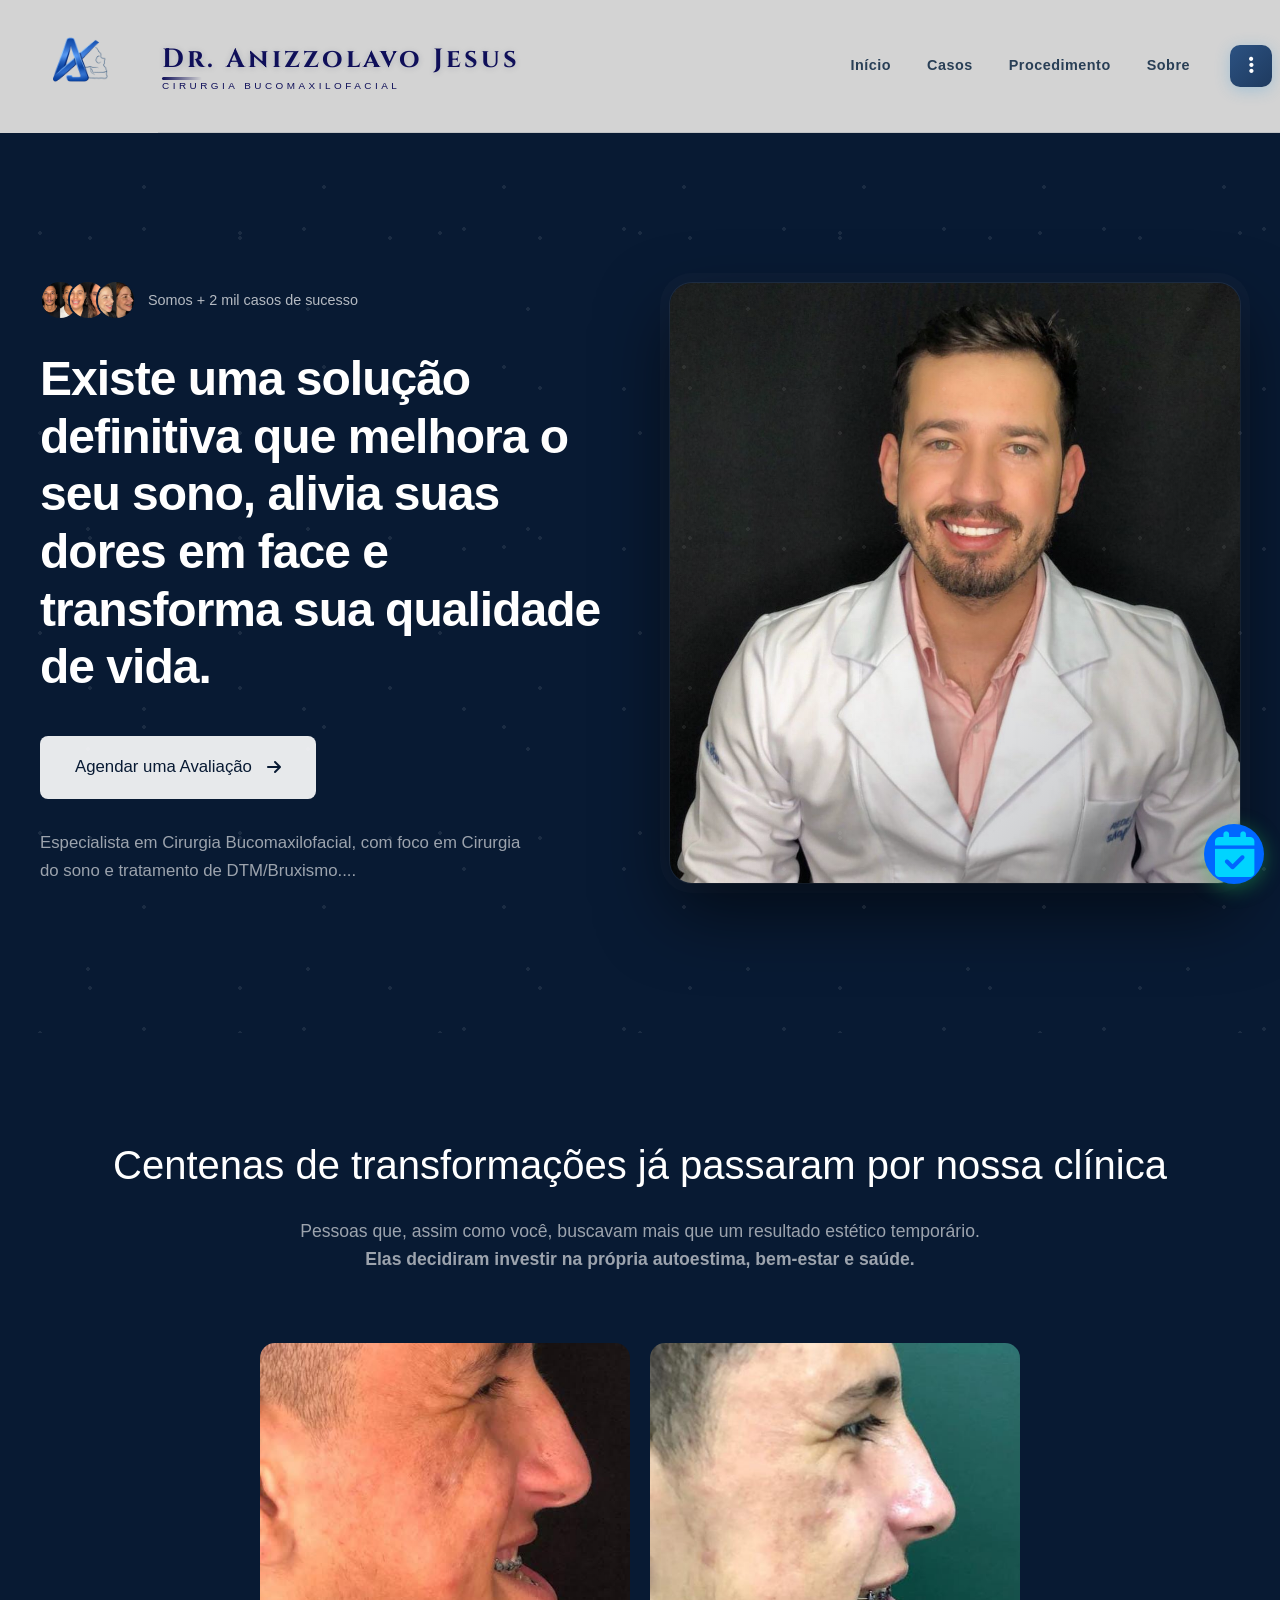
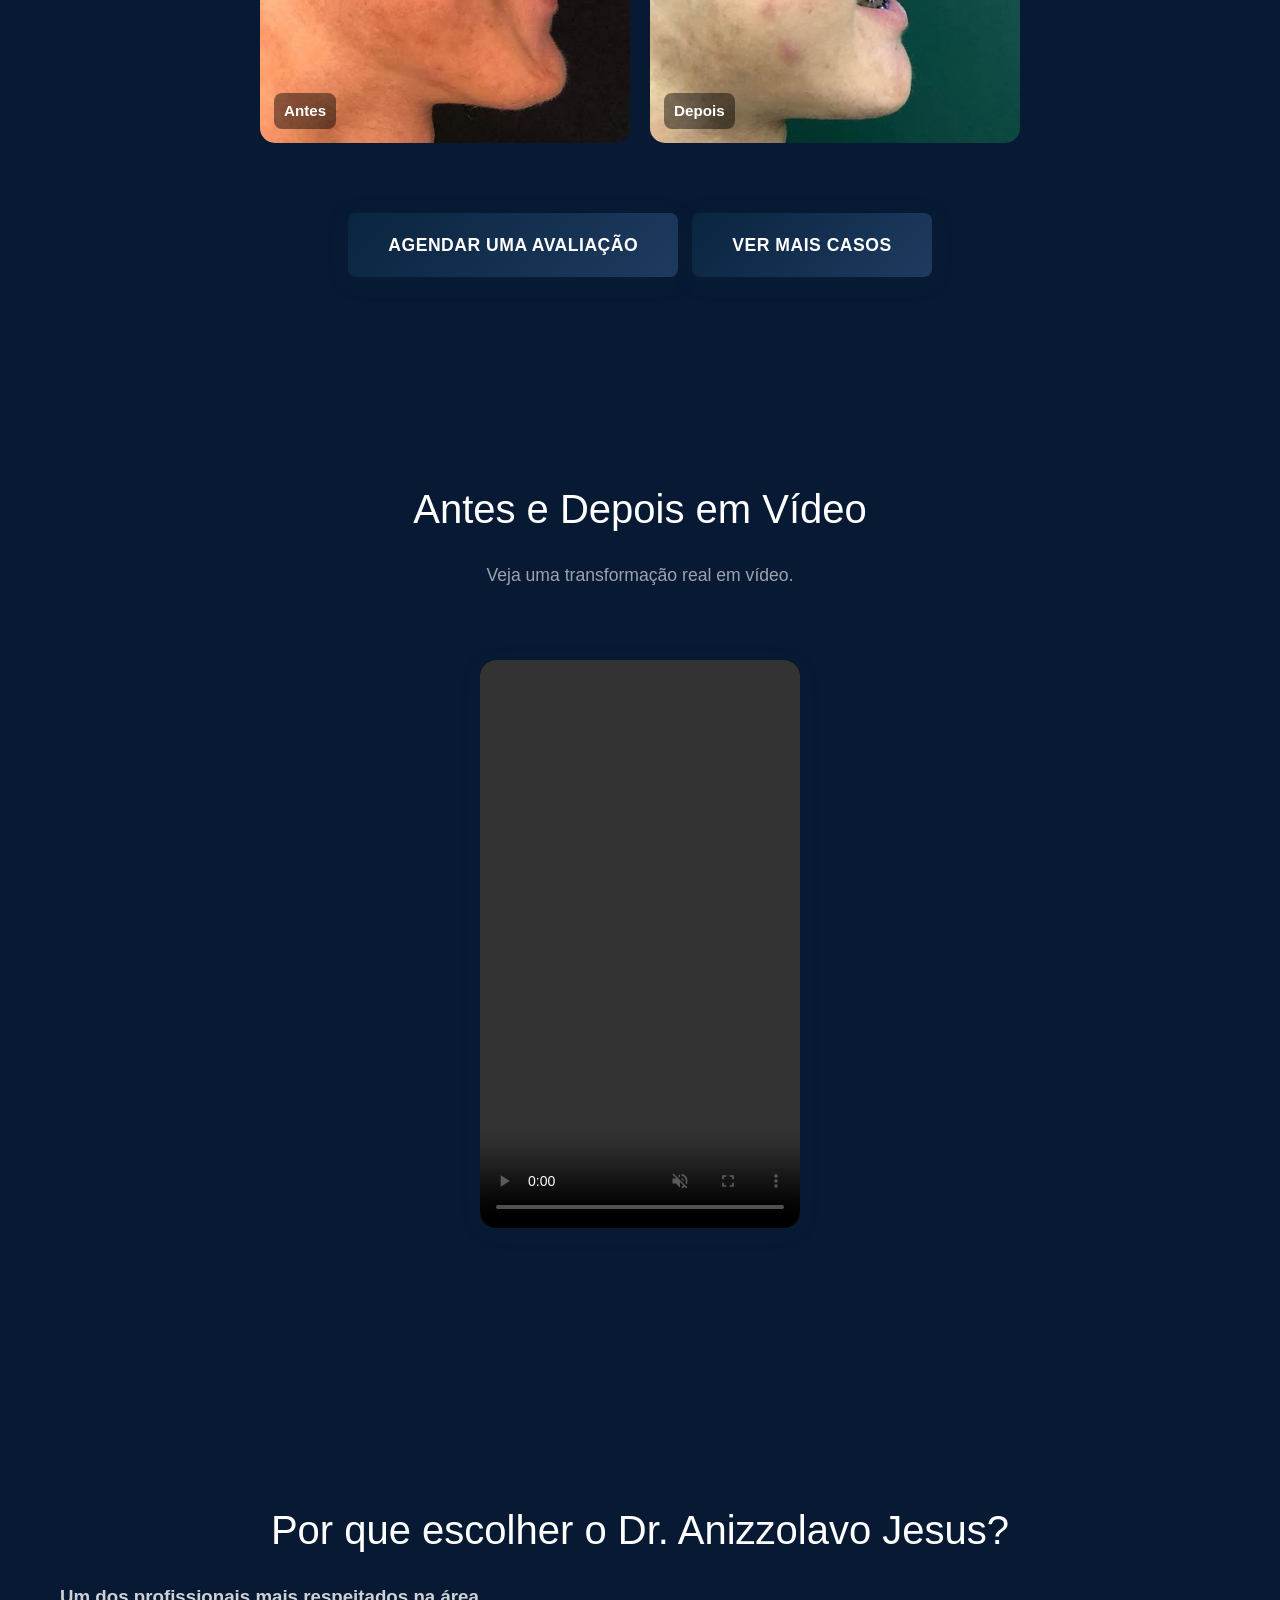
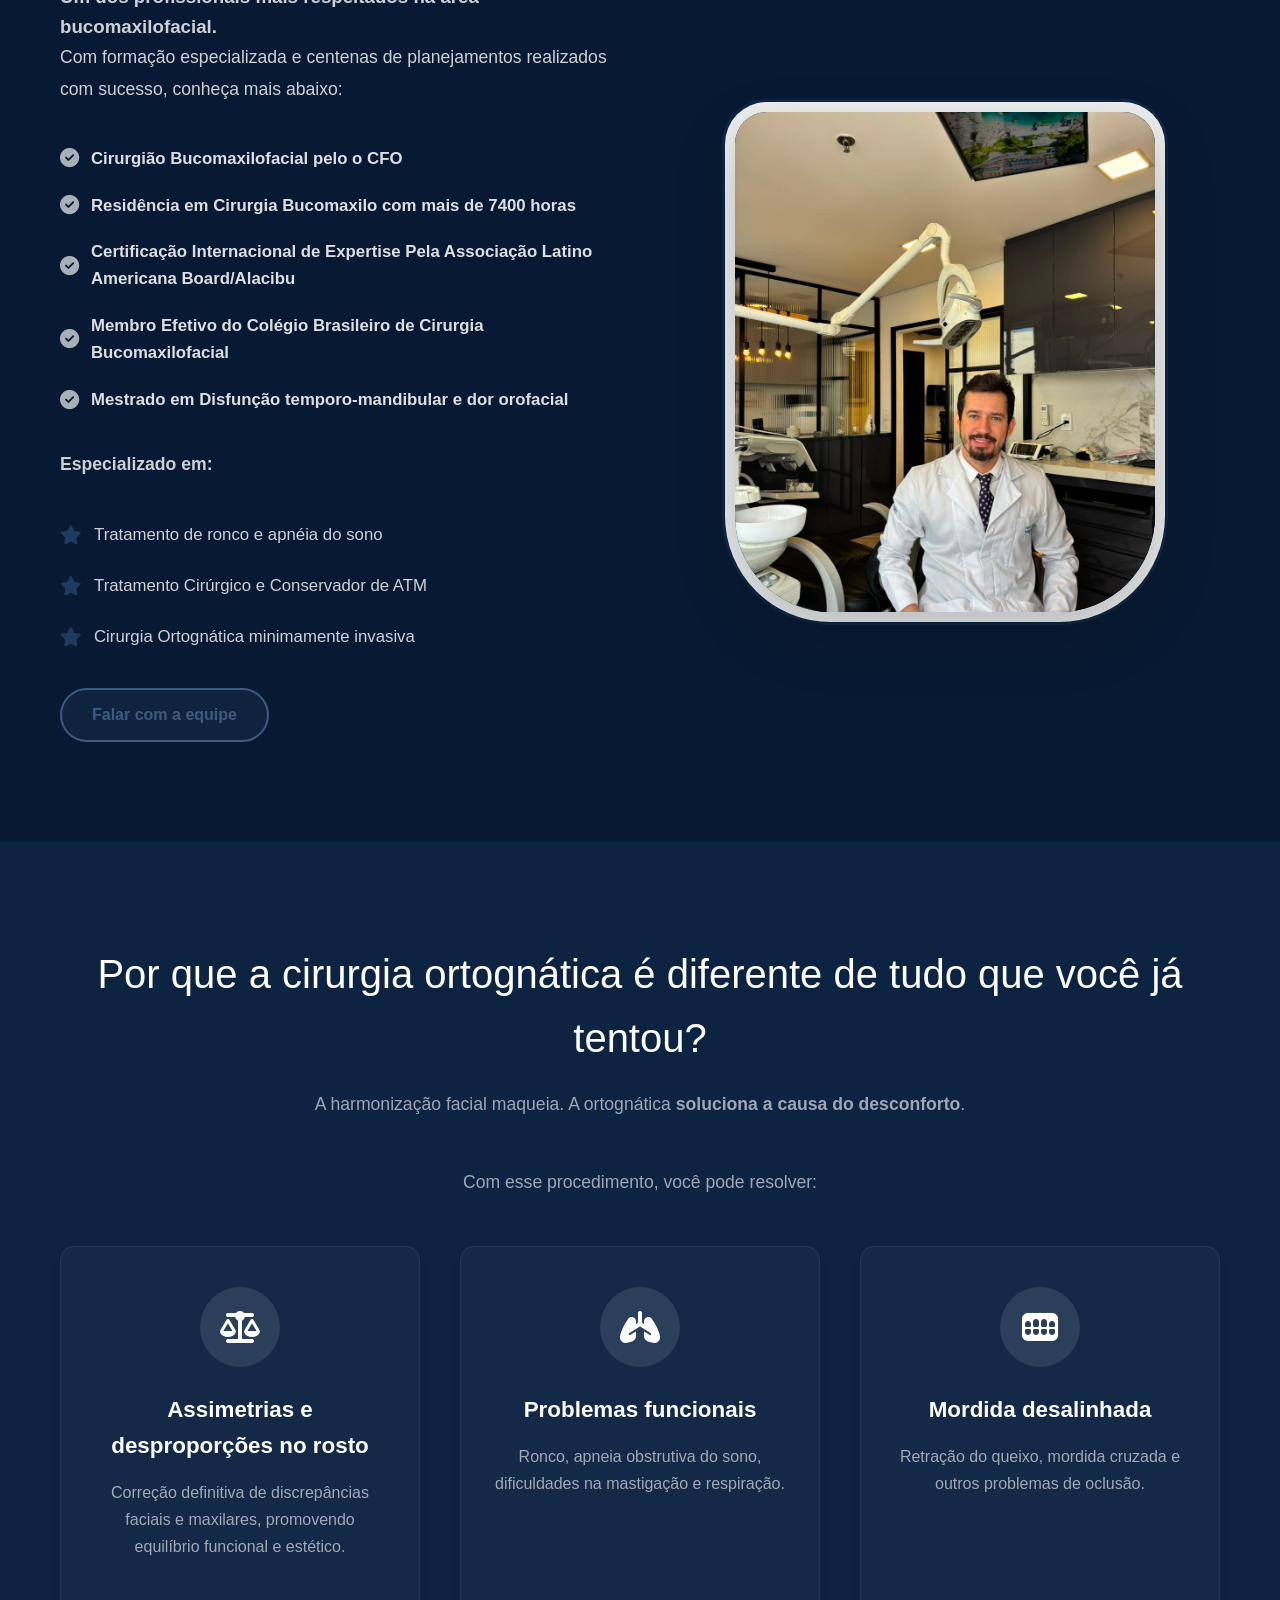
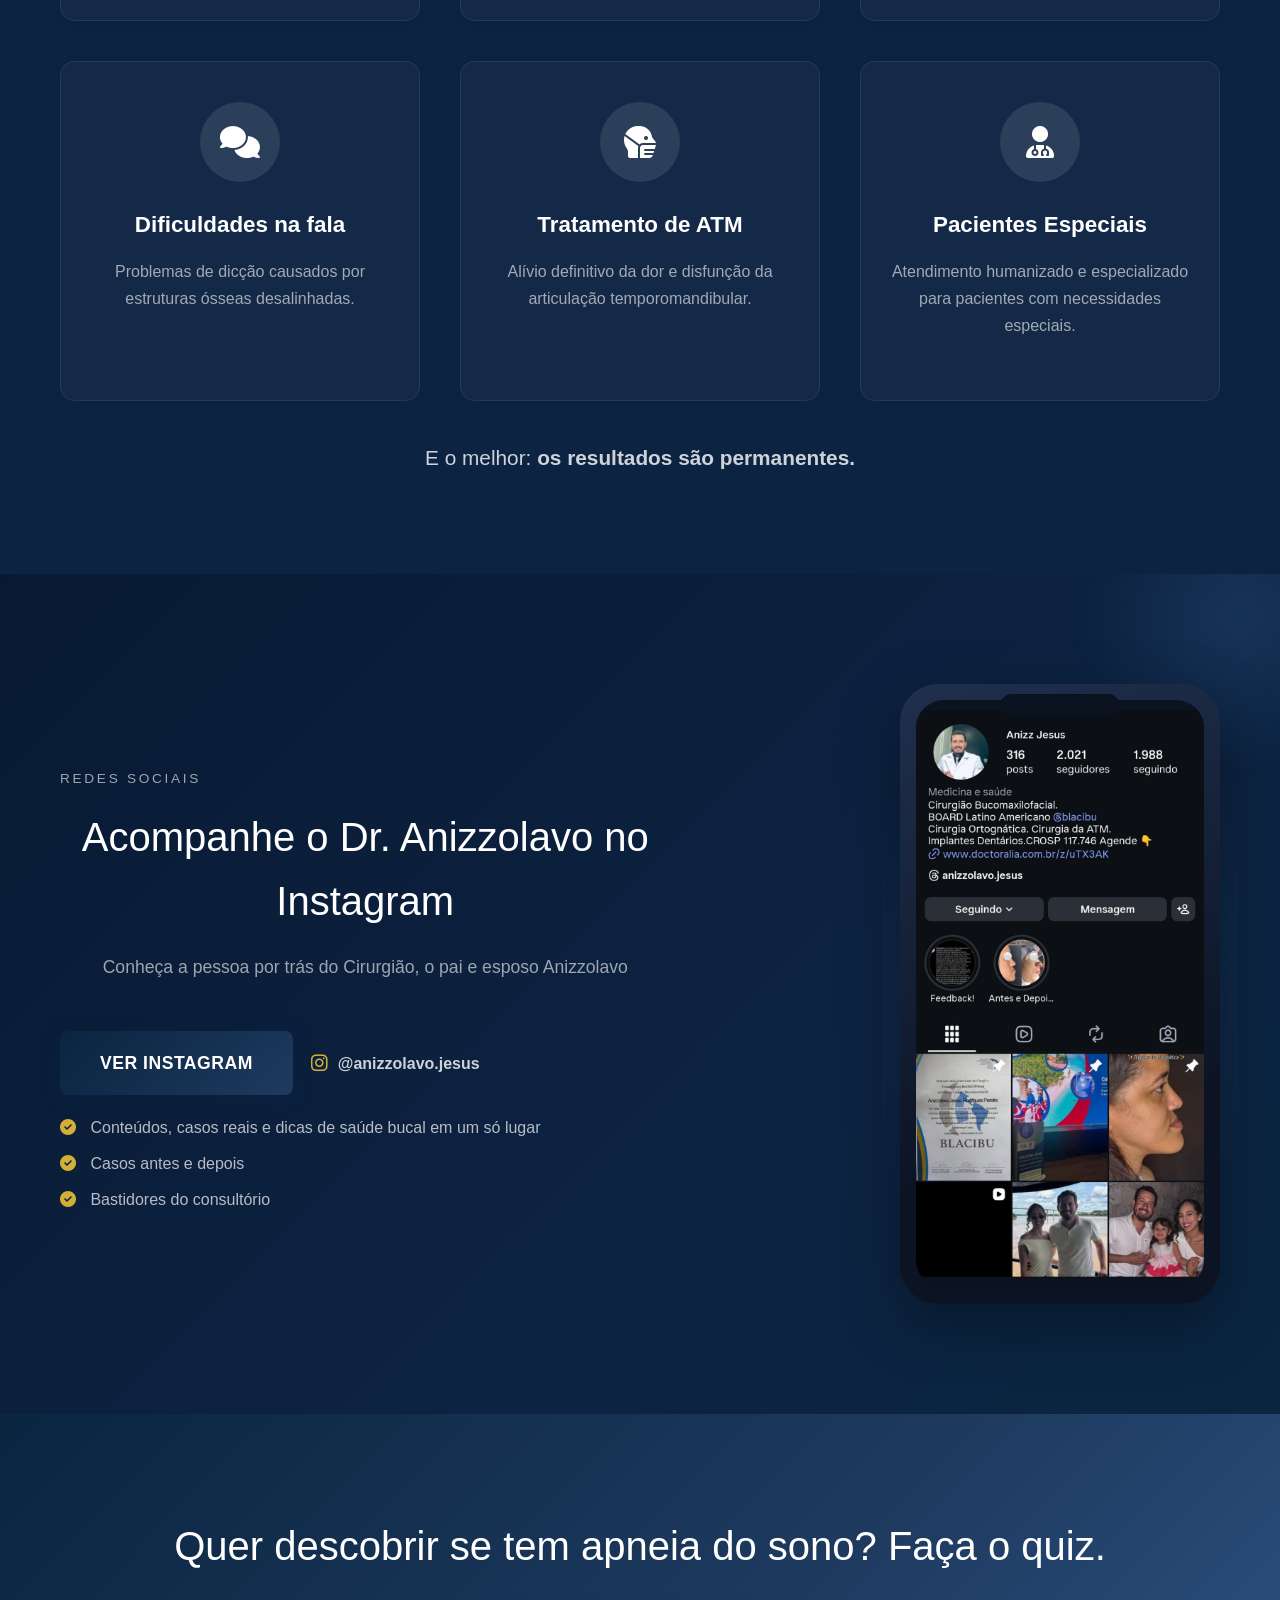
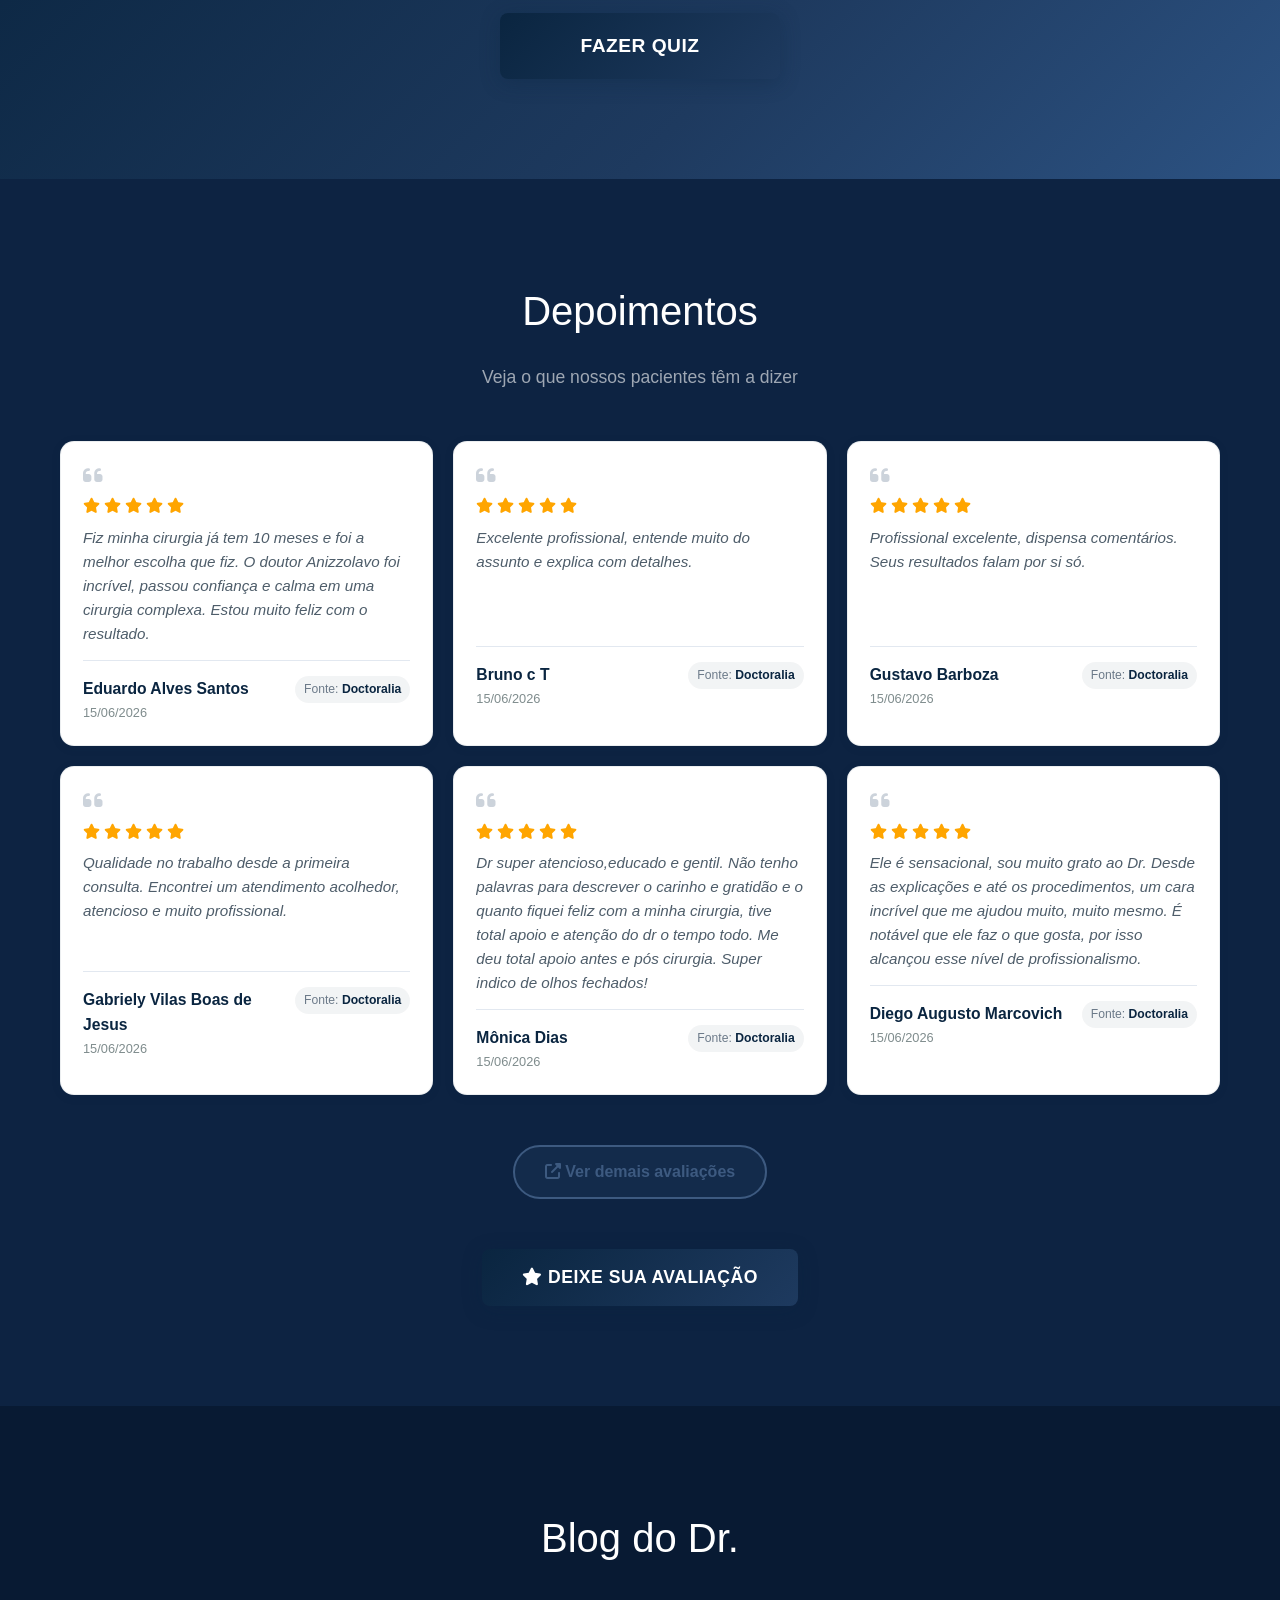
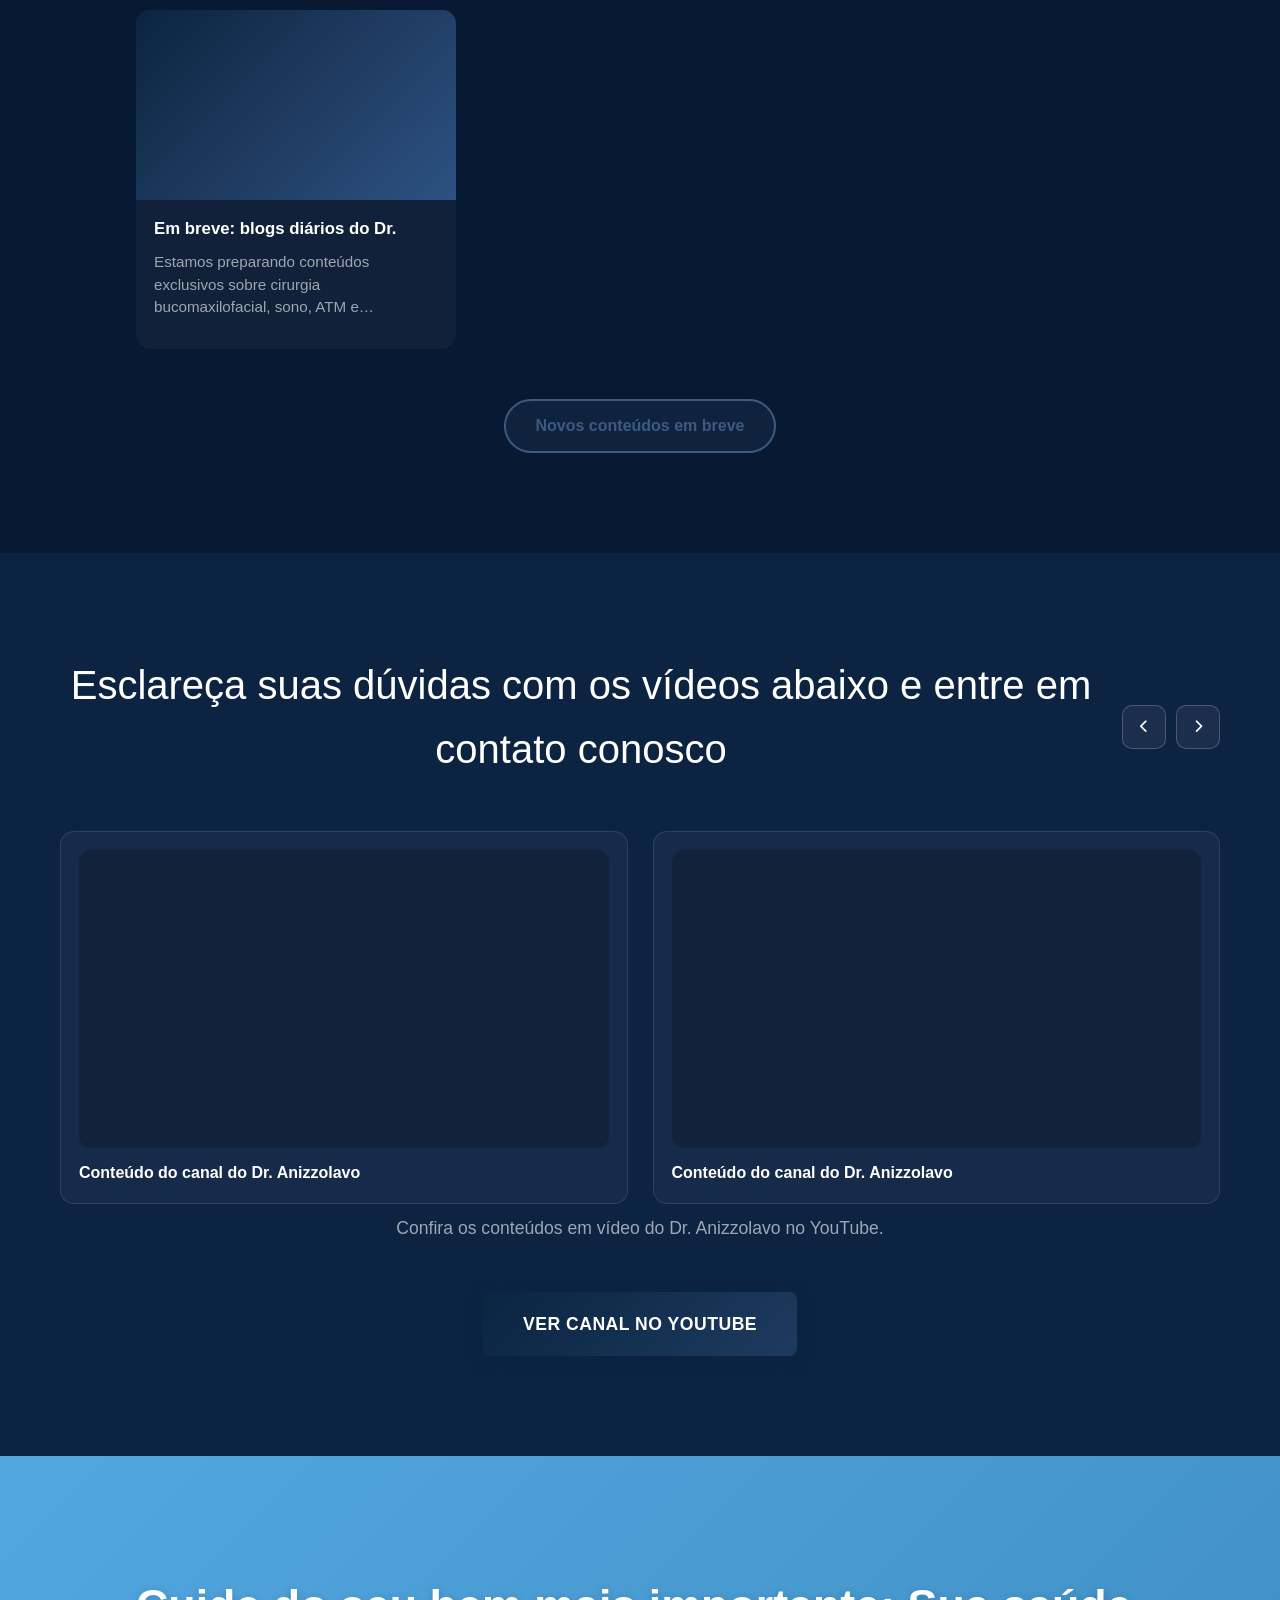
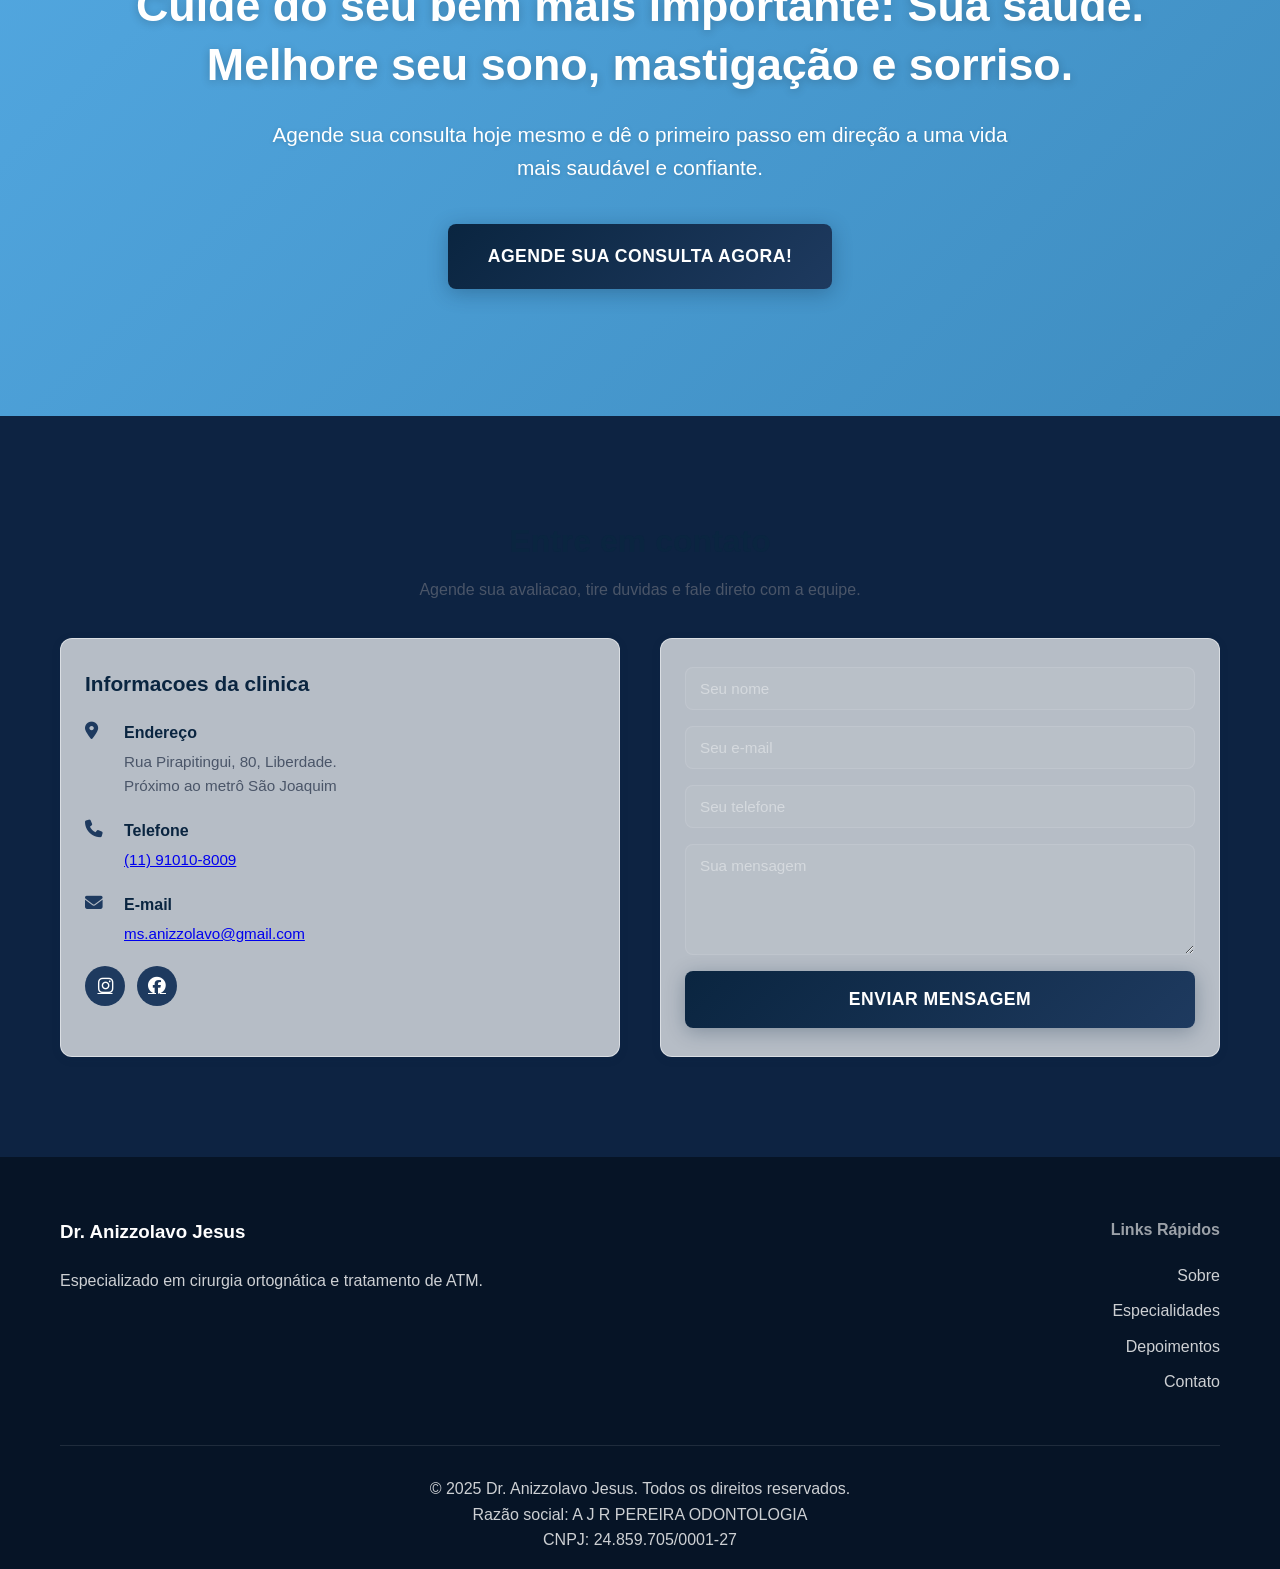
==== index.html @ 308e760a "Ajusta blog, senha admin e endereco da clinica" ====
﻿ <!DOCTYPE html>
<html lang="pt-BR">
<head>
  <meta charset="UTF-8" />
  <meta name="viewport" content="width=device-width, initial-scale=1.0, maximum-scale=5.0, user-scalable=yes" />
  <meta name="theme-color" content="#0a2540" />
  <meta name="apple-mobile-web-app-capable" content="yes" />
  <meta name="apple-mobile-web-app-status-bar-style" content="black-translucent" />
  <meta name="format-detection" content="telephone=yes" />
  <meta name="facebook-domain-verification" content="hszc4x71150mv9dgst0ogldw0qhd5z" />
  <title>Dr. Anizzolavo Jesus - Cirurgia Ortognática e ATM</title>
  <link rel="icon" type="image/svg+xml" href="data:image/svg+xml,%3Csvg xmlns='http://www.w3.org/2000/svg' viewBox='0 0 64 64'%3E%3Ctext y='52' font-size='52'%3E%F0%9F%A6%B7%3C/text%3E%3C/svg%3E" />
  <link rel="stylesheet" href="css/components/utilities.css?v=20260610-2352" />
  <link rel="stylesheet" href="style.css?v=20260610-2352" />
  <link rel="stylesheet" href="css/admin-overrides.css?v=20260610-2352" />
  <link rel="stylesheet" href="modern-effects.css?v=20260610-2352" />
  <link rel="stylesheet" href="responsive-complete.css?v=20260610-2352" />
  <link rel="stylesheet" href="https://cdnjs.cloudflare.com/ajax/libs/font-awesome/6.4.0/css/all.min.css" />
  <link rel="preconnect" href="https://fonts.googleapis.com" />
  <link rel="preconnect" href="https://fonts.gstatic.com" crossorigin />
  <link href="https://fonts.googleapis.com/css2?family=Cinzel:wght@500;700&display=swap" rel="stylesheet" />
</head>
<body>
  <!-- Botão Agendamento - Calendário Flutuante -->
  <a href="https://www.doctoralia.com.br/anizzolavo-jesus/cirurgiao-buco-maxilo-facial/sao-paulo" 
     class="whatsapp-float agenda-float" target="_blank" title="Agendar Consulta">
    <i class="fas fa-calendar-check"></i>
  </a>

  <!-- Cabeçalho / Navbar -->
  <header class="header">
    <nav class="navbar container">
      <div class="logo">
        <img src="imagens/logo-bucoA.png" alt="Ícone da logo" class="logo-dr-icon" loading="eager" />
        <div class="logo-text-group">
          <h1>Dr. Anizzolavo Jesus</h1>
          <p class="logo-subtitle">CIRURGIA BUCOMAXILOFACIAL</p>
        </div>
      </div>
      <ul class="nav-links js-nav-links" id="nav-links">
        <li><a href="#inicio">Início</a></li>
        <li><a href="#casos">Casos</a></li>
        <li><a href="#procedimento">Procedimento</a></li>
        <li><a href="#sobre">Sobre</a></li>
        <li class="mobile-only"><a href="#" class="js-admin-menu-mobile" id="btnAdminMenuMobile"><i class="fas fa-user-lock"></i> Entrar no Admin</a></li>
      </ul>
      <div class="header-actions">
        <!-- Botão Menu 3 Pontos -->
        <button class="btn-admin-menu" id="btnAdminMenu" title="Menu">
          <i class="fas fa-ellipsis-v"></i>
        </button>
        
      </div>
    </nav>
  </header>

  <!-- Dropdown Menu Admin -->
  <div class="admin-dropdown" id="adminDropdown">
    <div class="admin-dropdown-item js-admin-login-trigger" id="btnLogin">
      <i class="fas fa-user-lock"></i>
      <span>Área do Admin</span>
    </div>
  </div>

  <!-- Seção Hero -->
  <section id="inicio" class="hero" data-scroll-section>
    <div class="hero-container container">
      <div class="hero-content-left">
        <!-- Badge de Cases de Sucesso -->
        <div class="success-badge">
          <div class="success-avatars">
            <img src="imagens/caso6.jpg" alt="Caso 6">
            <img src="imagens/caso7.jpg" alt="Caso 7">
            <img src="imagens/caso8.jpg" alt="Caso 8">
          </div>
          <span>Somos + 2 mil casos de sucesso</span>
        </div>
        
        <!-- Título Principal -->
        <h1 class="hero-title-main">
          Existe uma solução definitiva que melhora o seu sono, alivia suas dores em face e transforma sua qualidade de vida.
        </h1>
        
        <!-- Botão CTA -->
        <a href="https://api.whatsapp.com/send?phone=5511910108009&text=Olá,%20gostaria%20de%20agendar%20uma%20avaliação" 
           class="btn-cta" target="_blank">
          <span>Agendar uma Avaliação</span>
          <i class="fas fa-arrow-right"></i>
        </a>
        
        <!-- Texto Secundário -->
        <p class="hero-description">
          Especialista em Cirurgia Bucomaxilofacial, com foco em Cirurgia do sono e tratamento de DTM/Bruxismo....
        </p>
      </div>
      
      <!-- Foto do Profissional -->
      <div class="hero-image-right">
        <img src="imagens/dr.jpg" alt="Dr. Anizzolavo" class="hero-photo">
      </div>
    </div>
  </section>

  <!-- Casos (Antes e Depois) -->
  <section id="casos" class="antes-depois">
    <div class="container">
      <h2 class="section-title">Centenas de transformações já passaram por nossa clínica</h2>
      <p class="section-subtitle">Pessoas que, assim como você, buscavam mais que um resultado estético temporário.<br>
      <strong>Elas decidiram investir na própria autoestima, bem-estar e saúde.</strong></p>
      
      <div class="antes-depois-slider">
        <div class="slider-item">
          <div class="comparison-image">
            <div class="image-before">
              <img src="imagens/caso4antes.jpeg" alt="Antes do caso 4" loading="lazy">
              <span>Antes</span>
            </div>
            <div class="image-after">
              <img src="imagens/caso4depois.jpeg" alt="Depois do caso 4" loading="lazy">
              <span>Depois</span>
            </div>
          </div>
        </div>
      </div>
      
      <div class="casos-actions">
        <a href="https://api.whatsapp.com/send?phone=5511910108009&text=Olá,%20estou%20no%20site%20e%20gostaria%20de%20agendar%20uma%20consulta" 
           class="btn-primary" target="_blank">
          Agendar uma Avaliação
        </a>
        <a href="casos.html" class="btn-primary">
          Ver mais casos
        </a>
      </div>
    </div>
  </section>

  <section id="casos-video" class="antes-depois antes-depois-video">
    <div class="container">
      <h2 class="section-title">Antes e Depois em Vídeo</h2>
      <p class="section-subtitle">Veja uma transformação real em vídeo.</p>

      <div class="antes-depois-slider">
        <div class="slider-item">
          <div class="before-after-video-card">
            <video controls autoplay muted loop playsinline preload="auto" class="before-after-video js-before-after-video" id="beforeAfterVideoMain">
              <source src="imagens/WhatsApp%20Video%202026-03-11%20at%2017.58.18.mp4#t=0.1" type="video/mp4">
              Seu navegador não suporta reprodução de vídeo.
            </video>
          </div>
        </div>
      </div>
    </div>
  </section>

  <!-- Sobre o Profissional -->
  <section id="sobre" class="sobre" data-aos="fade-up">
    <div class="container">
      <h2 class="section-title">Por que escolher o Dr. Anizzolavo Jesus?</h2>
      <div class="sobre-content">
        <div class="sobre-text" data-aos="fade-right">
          <h3>Um dos profissionais mais respeitados na área bucomaxilofacial.</h3>
          <p>Com formação especializada e centenas de planejamentos realizados com sucesso, conheça mais abaixo:</p>
          
          <ul class="features-list credentials-list">
            <li><i class="fas fa-check-circle"></i> <strong>Cirurgião Bucomaxilofacial pelo o CFO</strong></li>
            <li><i class="fas fa-check-circle"></i> <strong>Residência em Cirurgia Bucomaxilo com mais de 7400 horas</strong></li>
            <li><i class="fas fa-check-circle"></i> <strong>Certificação Internacional de Expertise Pela Associação Latino Americana Board/Alacibu</strong></li>
            <li><i class="fas fa-check-circle"></i> <strong>Membro Efetivo do Colégio Brasileiro de Cirurgia Bucomaxilofacial</strong></li>
            <li><i class="fas fa-check-circle"></i> <strong>Mestrado em Disfunção temporo-mandibular e dor orofacial</strong></li>
          </ul>
          
          <p><strong>Especializado em:</strong></p>
          <ul class="features-list">
            <li><i class="fas fa-star"></i> Tratamento de ronco e apnéia do sono</li>
            <li><i class="fas fa-star"></i> Tratamento Cirúrgico e Conservador de ATM</li>
            <li><i class="fas fa-star"></i> Cirurgia Ortognática minimamente invasiva</li>
          </ul>
          
           <a href="https://api.whatsapp.com/send?phone=5511910108009&text=Olá,%20quero%20conhecer%20mais%20sobre%20os%20tratamentos" 
             class="btn-secondary" target="_blank">Falar com a equipe</a>
        </div>
        <div class="sobre-image" data-aos="fade-left">
          <img src="imagens/buco-foto.jpeg" alt="Dr. Anizzolavo Jesus">
        </div>
      </div>
    </div>
  </section>

  <!-- Procedimento -->
  <section id="procedimento" class="especialidades" data-aos="fade-up">
    <div class="container">
      <h2 class="section-title">Por que a cirurgia ortognática é diferente de tudo que você já tentou?</h2>
      <p class="section-subtitle">A harmonização facial maqueia. A ortognática <strong>soluciona a causa do desconforto</strong>.</p>
      <p class="section-subtitle">Com esse procedimento, você pode resolver:</p>
      
      <div class="especialidades-grid">
        <div class="especialidade-card" data-aos="fade-up">
          <div class="card-icon">
            <i class="fas fa-balance-scale"></i>
          </div>
          <h3>Assimetrias e desproporções no rosto</h3>
          <p>Correção definitiva de discrepâncias faciais e maxilares, promovendo equilíbrio funcional e estético.</p>
        </div>
        
        <div class="especialidade-card" data-aos="fade-up">
          <div class="card-icon">
            <i class="fas fa-lungs"></i>
          </div>
          <h3>Problemas funcionais</h3>
          <p>Ronco, apneia obstrutiva do sono, dificuldades na mastigação e respiração.</p>
        </div>
        
        <div class="especialidade-card" data-aos="fade-up">
          <div class="card-icon">
            <i class="fas fa-teeth"></i>
          </div>
          <h3>Mordida desalinhada</h3>
          <p>Retração do queixo, mordida cruzada e outros problemas de oclusão.</p>
        </div>
        
        <div class="especialidade-card" data-aos="fade-up">
          <div class="card-icon">
            <i class="fas fa-comments"></i>
          </div>
          <h3>Dificuldades na fala</h3>
          <p>Problemas de dicção causados por estruturas ósseas desalinhadas.</p>
        </div>
        
        <div class="especialidade-card" data-aos="fade-up">
          <div class="card-icon">
            <i class="fas fa-head-side-mask"></i>
          </div>
          <h3>Tratamento de ATM</h3>
          <p>Alívio definitivo da dor e disfunção da articulação temporomandibular.</p>
        </div>
        
        <div class="especialidade-card" data-aos="fade-up">
          <div class="card-icon">
            <i class="fas fa-user-md"></i>
          </div>
          <h3>Pacientes Especiais</h3>
          <p>Atendimento humanizado e especializado para pacientes com necessidades especiais.</p>
        </div>
      </div>
      
      <p class="section-highlight" data-aos="fade-up">E o melhor: <strong>os resultados são permanentes.</strong></p>
    </div>
  </section>

  <!-- Redes Sociais -->
  <section id="redes" class="social-section">
    <div class="container">
      <div class="social-grid">
        <div class="social-content">
          <span class="social-eyebrow">Redes sociais</span>
          <h2 class="section-title">Acompanhe o Dr. Anizzolavo no Instagram</h2>
          <p class="section-subtitle"> Conheça a pessoa por trás do Cirurgião, o pai e esposo Anizzolavo</p>

          <div class="social-actions">
            <a href="https://www.instagram.com/anizzolavo.jesus?igsh=MXJiaTZ3NTVyZWU5MQ==" class="btn-primary" target="_blank" rel="noopener">Ver Instagram</a>
            <div class="social-handle">
              <i class="fab fa-instagram"></i>
              <span>@anizzolavo.jesus</span>
            </div>
          </div>

          <ul class="social-highlights">
            <li><i class="fas fa-check-circle"></i> Conteúdos, casos reais e dicas de saúde bucal em um só lugar</li>
            <li><i class="fas fa-check-circle"></i> Casos antes e depois</li>
            <li><i class="fas fa-check-circle"></i> Bastidores do consultório</li>
          </ul>
        </div>

        <div class="phone-mockup" aria-hidden="true">
          <div class="phone-notch"></div>
          <div class="phone-screen phone-screen-full">
            <img src="imagens/perfil-insta.jpeg" alt="Prévia do Instagram no celular" class="phone-screen-image" loading="lazy">
          </div>
        </div>
      </div>
    </div>
  </section>

  <section id="quiz-apneia" class="quiz-apneia">
    <div class="container">
      <div class="quiz-apneia-header">
        <h2 class="section-title">Quer descobrir se tem apneia do sono? Faça o quiz.</h2>
      </div>

      <div id="apneaQuizIntro" class="quiz-intro js-apnea-quiz-intro">
        <button type="button" id="apneaQuizStart" class="btn-primary quiz-start-btn js-apnea-quiz-start">Fazer quiz</button>
      </div>

      <div id="apneaQuizStep" class="quiz-step-card is-hidden js-apnea-quiz-step">
        <div class="quiz-progress js-apnea-quiz-progress" id="apneaQuizProgress">Pergunta 1 de 10</div>
        <h3 class="js-apnea-question-text" id="apneaQuestionText"></h3>
        <div class="quiz-options js-apnea-options" id="apneaOptions"></div>
        <p id="apneaQuizError" class="quiz-error is-hidden js-apnea-quiz-error">Selecione uma resposta para continuar.</p>

        <div class="quiz-nav">
          <button type="button" id="apneaPrevBtn" class="btn-secondary js-apnea-prev-btn">Voltar</button>
        </div>
      </div>

      <div id="apneaQuizResult" class="quiz-result is-hidden js-apnea-quiz-result">
        <h3>Seu resultado estimado: <span id="apneaScore" class="js-apnea-score">0%</span></h3>
        <p id="apneaRiskText" class="js-apnea-risk-text"></p>
        <div class="quiz-result-actions">
          <a id="apneaWhatsappBtn" class="btn-primary js-apnea-whatsapp-btn" target="_blank" rel="noopener">Fazer avaliação</a>
          <button type="button" id="apneaRetryBtn" class="btn-primary js-apnea-retry-btn">Fazer novamente</button>
        </div>
      </div>
    </div>
  </section>

  <!-- Depoimentos -->
  <section id="depoimentos" class="depoimentos">
    <div class="container">
      <h2 class="section-title">Depoimentos</h2>
      <p class="section-subtitle">Veja o que nossos pacientes têm a dizer</p>
      
      <!-- Lista de Depoimentos Aprovados -->
      <div class="depoimentos-grid" id="depoimentosAprovados">
        <!-- Depoimentos serão carregados aqui via JavaScript -->
      </div>

      <div class="avaliar-cta">
        <a class="btn-secondary" href="avaliacoes-doctoralia.html">
          <i class="fas fa-external-link-alt"></i> Ver demais avaliações
        </a>
      </div>
      
      <!-- Botão para deixar avaliação -->
      <div class="avaliar-cta">
        <button class="btn-primary" id="btnDeixarAvaliacao">
          <i class="fas fa-star"></i> Deixe sua Avaliação
        </button>
      </div>
    </div>
  </section>

  <!-- Modal Formulário de Avaliação -->
  <div class="modal-overlay" id="modalAvaliacao">
    <div class="modal-container modal-avaliacao">
      <button class="modal-close" data-close-modal="modalAvaliacao" type="button">
        <i class="fas fa-times"></i>
      </button>
      
      <div class="modal-header">
        <i class="fas fa-star"></i>
        <h2>Deixe sua Avaliação</h2>
        <p>Sua opinião é muito importante para nós!</p>
      </div>
      
      <form id="formAvaliacao" class="modal-form">
        <div class="form-group">
          <label>
            <i class="fas fa-star"></i> Sua Avaliação *
          </label>
          <div class="rating-stars" id="ratingStars">
            <i class="far fa-star" data-rating="1"></i>
            <i class="far fa-star" data-rating="2"></i>
            <i class="far fa-star" data-rating="3"></i>
            <i class="far fa-star" data-rating="4"></i>
            <i class="far fa-star" data-rating="5"></i>
          </div>
          <input type="hidden" id="avaliacaoRating" required>
          <small class="rating-text">Clique nas estrelas para avaliar</small>
        </div>
        
        <div class="form-group">
          <label for="avaliacaoNome">
            <i class="fas fa-user"></i> Seu Nome *
          </label>
          <input type="text" id="avaliacaoNome" required placeholder="Digite seu nome completo">
        </div>
        
        <div class="form-group">
          <label for="avaliacaoEmail">
            <i class="fas fa-envelope"></i> Seu E-mail
          </label>
          <input type="email" id="avaliacaoEmail" placeholder="seuemail@exemplo.com">
        </div>
        
        <div class="form-group">
          <label for="avaliacaoComentario">
            <i class="fas fa-comment"></i> Seu Comentário *
          </label>
          <textarea id="avaliacaoComentario" required placeholder="Conte-nos sobre sua experiência..." rows="5"></textarea>
        </div>
        
        <div class="form-group">
          <label>
            <input type="checkbox" id="avaliacaoAutorizar" required>
            Autorizo a publicação desta avaliação no site
          </label>
        </div>
        
        <button type="submit" class="btn-modal-primary">
          <i class="fas fa-paper-plane"></i> Enviar Avaliação
        </button>
        
        <p class="form-note">
          <i class="fas fa-info-circle"></i> Sua avaliação será analisada antes de ser publicada.
        </p>
      </form>
    </div>
  </div>
            <div class="depoimento-author">
            
              <div class="stars">
                
              </div>
            </div>
          </div>
        </div>
      </div>
    </div>
  </section>

  <!-- Blog -->
  <section id="blog" class="blog">
    <div class="container">
      <h2 class="section-title">Blog do Dr.</h2>
      
      <div class="blog-grid">
        <article class="blog-card">
          <div class="blog-image"></div>
          <div class="blog-content">
            <h3>Em breve: blogs diários do Dr.</h3>
            <p>Estamos preparando conteúdos exclusivos sobre cirurgia bucomaxilofacial, sono, ATM e recuperação dos pacientes.</p>
          </div>
        </article>
      </div>
      
      <div class="blog-cta">
        <a href="#blog" class="btn-secondary">Novos conteúdos em breve</a>
      </div>
    </div>
  </section>

  <section class="video-carousel">
    <div class="container">
      <div class="carousel-header">
        <h2 class="section-title">Esclareça suas dúvidas com os vídeos abaixo e entre em contato conosco</h2>
        <div class="carousel-controls">
          <button type="button" class="carousel-btn js-video-prev" id="videoPrev" aria-label="Vídeo anterior">
            <i class="fas fa-chevron-left"></i>
          </button>
          <button type="button" class="carousel-btn js-video-next" id="videoNext" aria-label="Próximo vídeo">
            <i class="fas fa-chevron-right"></i>
          </button>
        </div>
      </div>

      <div class="carousel-track js-video-carousel" id="videoCarousel">
        <div class="video-card">
          <div class="video-frame">
            <iframe src="https://www.youtube.com/embed/EQqOWVJ1Wi8" title="Vídeo do Dr. Anizzolavo" allow="accelerometer; autoplay; clipboard-write; encrypted-media; gyroscope; picture-in-picture" allowfullscreen></iframe>
          </div>
          <h3>Conteúdo do canal do Dr. Anizzolavo</h3>
        </div>
        <div class="video-card">
          <div class="video-frame">
            <iframe src="https://www.youtube.com/embed/5hHUZJgpu7c" title="Vídeo do Dr. Anizzolavo 2" allow="accelerometer; autoplay; clipboard-write; encrypted-media; gyroscope; picture-in-picture" allowfullscreen></iframe>
          </div>
          <h3>Conteúdo do canal do Dr. Anizzolavo</h3>
        </div>
      </div>

      <p class="section-subtitle">Confira os conteúdos em vídeo do Dr. Anizzolavo no YouTube.</p>
      <div class="casos-actions">
        <a href="https://www.youtube.com/@anizzolavojesusrodriguespe9303" class="btn-primary" target="_blank" rel="noopener">Ver canal no YouTube</a>
      </div>
    </div>
  </section>

  <!-- CTA Final -->
  <section class="cta-final">
    <div class="cta-overlay"></div>
    <div class="container">
      <h2>Cuide do seu bem mais importante: Sua saúde. Melhore seu sono, mastigação e sorriso.</h2>
      <p>Agende sua consulta hoje mesmo e dê o primeiro passo em direção a uma vida mais saudável e confiante.</p>
      <a href="https://api.whatsapp.com/send?phone=5511910108009&text=Olá,%20estou%20no%20site%20e%20gostaria%20de%20agendar%20uma%20consulta" 
         class="btn-primary" target="_blank">
        Agende sua consulta agora!
      </a>
    </div>
  </section>

  <!-- Contato -->
  <section id="contato" class="contato">
    <div class="container">
      <div class="contato-header">
        <h2>Entre em contato</h2>
        <p>Agende sua avaliacao, tire duvidas e fale direto com a equipe.</p>
      </div>

      <div class="contato-grid">
        <div class="contato-info">
          <h3>Informacoes da clinica</h3>
          
          <div class="info-item">
            <i class="fas fa-map-marker-alt"></i>
            <div>
              <h4>Endereço</h4>
                <p>Rua Pirapitingui, 80, Liberdade.<br>Próximo ao metrô São Joaquim</p>
            </div>
          </div>
          
          <div class="info-item">
            <i class="fas fa-phone"></i>
            <div>
              <h4>Telefone</h4>
              <p><a href="tel:+5511910108009">(11) 91010-8009</a></p>
            </div>
          </div>
          
          <div class="info-item">
            <i class="fas fa-envelope"></i>
            <div>
              <h4>E-mail</h4>
              <p><a href="mailto:ms.anizzolavo@gmail.com">ms.anizzolavo@gmail.com</a></p>
            </div>
          </div>
          
          <div class="social-links">
            <a href="https://www.instagram.com/anizzolavo.jesus?igsh=MXJiaTZ3NTVyZWU5MQ==" target="_blank" rel="noopener"><i class="fab fa-instagram"></i></a>
            <a href="#" target="_blank"><i class="fab fa-facebook"></i></a>
          </div>
        </div>
        
        <div class="contato-form">
          <form id="formContato" class="js-contact-form">
            <input type="text" name="nome" placeholder="Seu nome" required />
            <input type="email" name="email" placeholder="Seu e-mail" required />
            <input type="tel" name="telefone" placeholder="Seu telefone" required />
            <textarea name="mensagem" rows="5" placeholder="Sua mensagem"></textarea>
            <button type="submit" class="btn-primary">Enviar mensagem</button>
          </form>
        </div>
      </div>
    </div>
  </section>

  <!-- Rodapé -->
  <footer class="footer">
    <div class="container">
      <div class="footer-content">
        <div class="footer-col">
          <h3>Dr. Anizzolavo Jesus</h3>
          <p>Especializado em cirurgia ortognática e tratamento de ATM.</p>
        </div>
        
        <div class="footer-col">
          <h4>Links Rápidos</h4>
          <ul>
            <li><a href="#sobre">Sobre</a></li>
            <li><a href="#especialidades">Especialidades</a></li>
            <li><a href="#depoimentos">Depoimentos</a></li>
            <li><a href="#contato">Contato</a></li>
          </ul>
        </div>
      </div>
      
      <div class="footer-bottom">
        <p>&copy; 2025 Dr. Anizzolavo Jesus. Todos os direitos reservados.</p>
        <p>Razão social: A J R PEREIRA ODONTOLOGIA</p>
        <p>CNPJ: 24.859.705/0001-27</p>
      </div>
    </div>
  </footer>

  <!-- ==================== MODAL LOGIN ADMIN ==================== -->
  <div class="modal-overlay" id="modalLoginAdmin">
    <div class="modal-container modal-login">
      <button class="modal-close" data-close-modal="modalLoginAdmin" type="button">
        <i class="fas fa-times"></i>
      </button>
      
      <div class="modal-header">
        <i class="fas fa-user-md"></i>
        <h2>Área do Dr. Anizzolavo</h2>
        <p>Acesso exclusivo &mdash; Cirurgia Bucomaxilofacial</p>
      </div>
      
      <form id="adminLoginForm" class="modal-form">
        <div class="form-group">
          <label for="adminUsername">
            <i class="fas fa-user"></i> Usuário
          </label>
          <input type="text" id="adminUsername" required placeholder="Digite seu usuário">
        </div>
        
        <div class="form-group">
          <label for="adminPassword">
            <i class="fas fa-lock"></i> Senha
          </label>
          <div class="input-password-wrapper">
            <input type="password" id="adminPassword" required placeholder="Digite sua senha">
            <button type="button" class="btn-toggle-password js-admin-toggle-password" id="adminTogglePassword" title="Mostrar/ocultar senha">
              <i class="fas fa-eye" id="adminPasswordEyeIcon"></i>
            </button>
          </div>
        </div>
        
        <div class="error-message" id="adminErrorMessage">
          <i class="fas fa-exclamation-circle"></i>
          Usuário ou senha incorretos!
        </div>
        
        <button type="submit" class="btn-modal-primary">
          <i class="fas fa-sign-in-alt"></i> Entrar
        </button>
      </form>
    </div>
  </div>

  <!-- ==================== MODAL ÁREA DO PACIENTE ==================== -->
  <div class="modal-overlay" id="modalPatientArea">
    <div class="modal-container modal-patient">
      <button class="modal-close" data-close-modal="modalPatientArea" type="button">
        <i class="fas fa-times"></i>
      </button>
      
      <div class="modal-header">
        <i class="fas fa-user-circle"></i>
        <h2>Área do Paciente</h2>
        <p>Acesse seus documentos e agendamentos</p>
      </div>
      
      <form id="patientLoginForm" class="modal-form">
        <div class="form-group">
          <label for="patientCPF">
            <i class="fas fa-id-card"></i> CPF
          </label>
          <input type="text" id="patientCPF" required placeholder="000.000.000-00" maxlength="14">
        </div>
        
        <div class="form-group">
          <label for="patientPassword">
            <i class="fas fa-lock"></i> Senha
          </label>
          <input type="password" id="patientPassword" required placeholder="Digite sua senha">
        </div>
        
        <div class="error-message" id="patientErrorMessage">
          <i class="fas fa-exclamation-circle"></i>
          CPF ou senha incorretos!
        </div>
        
        <button type="submit" class="btn-modal-primary">
          <i class="fas fa-sign-in-alt"></i> Acessar
        </button>
        
        <div class="modal-footer-links">
          <a href="#" class="js-patient-forgot-password" id="patientForgotPasswordLink">
            <i class="fas fa-key"></i> Esqueci minha senha
          </a>
          <a href="#contato">
            <i class="fas fa-user-plus"></i> Primeiro acesso
          </a>
        </div>
      </form>
    </div>
  </div>

  <!-- ==================== PAINEL ADMIN INTEGRADO ==================== -->
  <div class="admin-panel-integrated" id="adminPanelIntegrated">
    <div class="admin-panel-header">
      <div class="admin-panel-title">
        <i class="fas fa-cog"></i>
        <h2>Painel Administrativo</h2>
      </div>
      <button class="btn-close-admin" id="btnCloseAdmin">
        <i class="fas fa-sign-out-alt"></i> Sair do Painel
      </button>
    </div>
    
    <div class="admin-tabs">
      <button class="admin-tab active" data-tab="blog">
        <i class="fas fa-blog"></i> Gerenciar Blog
      </button>
      <button class="admin-tab" data-tab="avaliacoes">
        <i class="fas fa-star"></i> Avaliações <span class="tab-badge" id="tabBadgeAvaliacoes"></span>
      </button>
    </div>
    
    <!-- TAB: Gerenciar Blog -->
    <div class="admin-tab-content active" id="tabBlog">
      <div class="admin-content-grid">
        <!-- Formulário de Post -->
        <div class="admin-form-section">
          <h3 id="adminFormTitle">
            <i class="fas fa-plus-circle"></i> Novo Post
          </h3>
          
          <div class="success-message" id="adminSuccessMessage">
            <i class="fas fa-check-circle"></i> Post salvo com sucesso!
          </div>
          
          <form id="adminBlogForm">
            <input type="hidden" id="adminPostId">
            
            <div class="form-group">
              <label for="adminPostTitle">Título do Post *</label>
              <input type="text" id="adminPostTitle" required placeholder="Digite o título">
            </div>
            
            <div class="form-group">
              <label for="adminPostExcerpt">Resumo *</label>
              <textarea id="adminPostExcerpt" required placeholder="Breve descrição" rows="2"></textarea>
            </div>
            
            <div class="form-group">
              <label for="adminPostContent">Conteúdo Completo *</label>
              <textarea id="adminPostContent" required placeholder="Conteúdo do post" rows="6"></textarea>
            </div>
            
            <div class="form-group">
              <label for="adminPostCategory">Categoria</label>
              <select id="adminPostCategory">
                <option value="Cirurgia Ortognática">Cirurgia Ortognática</option>
                <option value="ATM">Tratamento de ATM</option>
                <option value="Pacientes Especiais">Pacientes Especiais</option>
                <option value="Dicas">Dicas e Cuidados</option>
                <option value="Novidades">Novidades</option>
              </select>
            </div>
            
            <div class="form-group">
              <label>Imagem do Post</label>
              <div class="image-upload-area" id="adminImageUpload">
                <i class="fas fa-cloud-upload-alt"></i>
                <p>Clique ou arraste uma imagem</p>
                <input type="file" id="adminPostImage" class="is-hidden" accept="image/*">
              </div>
              <img id="adminImagePreview" class="image-preview is-hidden" alt="Preview">
            </div>
            
            <div class="form-actions">
              <button type="submit" class="btn-admin-primary">
                <i class="fas fa-upload"></i> Publicar no site
              </button>
              <button type="button" class="btn-admin-secondary is-hidden" id="btnAdminCancel">
                <i class="fas fa-times"></i> Cancelar
              </button>
            </div>
          </form>
        </div>
        
        <!-- Lista de Posts -->
        <div class="admin-posts-section">
          <h3><i class="fas fa-list"></i> Posts Publicados</h3>
          <div id="adminPostsList"></div>
        </div>
      </div>
    </div>
    
    <!-- TAB: Avaliações -->
    <div class="admin-tab-content" id="tabAvaliacoes">
      <h3><i class="fas fa-star"></i> Gerenciar Avaliações</h3>
      
      <div class="avaliacoes-admin-container">
        <!-- Filtros -->
        <div class="avaliacoes-filters">
          <button class="filter-btn active" data-filter="pendentes">
            <i class="fas fa-clock"></i> Pendentes (<span id="countPendentes">0</span>)
          </button>
          <button class="filter-btn" data-filter="aprovadas">
            <i class="fas fa-check"></i> Aprovadas (<span id="countAprovadas">0</span>)
          </button>
          <button class="filter-btn" data-filter="reprovadas">
            <i class="fas fa-times"></i> Reprovadas (<span id="countReprovadas">0</span>)
          </button>
          <button class="filter-btn" data-filter="todas">
            <i class="fas fa-list"></i> Todas (<span id="countTodas">0</span>)
          </button>
        </div>
        
        <!-- Lista de Avaliações -->
        <div id="listaAvaliacoes" class="avaliacoes-lista">
          <!-- Avaliações serão carregadas aqui -->
        </div>
      </div>
    </div>
    
  </div>

  <script src="blog.js?v=20260610-2352"></script>
  <script src="avaliacoes.js?v=20260610-2352"></script>
  <script src="admin-integrated-fixed.js?v=20260610-2352"></script>
  <script src="js/contact-whatsapp.js?v=20260610-2352"></script>
  <script src="js/quiz-apneia.js?v=20260610-2352"></script>
  <script src="js/video-carousel.js?v=20260610-2352"></script>
  <script src="script.js?v=20260610-2352"></script>
  <script src="modern-effects.js?v=20260610-2352"></script>
</body>
</html>
---- css/components/utilities.css ----
/* Shared utility classes */
.is-hidden {
  display: none;
}
---- style.css ----
/* ==================== RESET ==================== */
* {
  margin: 0;
  padding: 0;
  box-sizing: border-box;
}

/* Botão Agendamento - Calendário Flutuante */
.whatsapp-float,
.agenda-float {
  box-shadow: 0 4px 20px rgba(37, 211, 102, 0.4) !important;
  z-index: 9999 !important;
}

.agenda-float {
  background-color: #0066ff !important;
  color: white !important;
}

.agenda-float i {
  color: #00d4ff !important;
  font-size: 1.5em;
}

.whatsapp-float:hover,
.agenda-float:hover {
  box-shadow: 0 6px 30px rgba(37, 211, 102, 0.6) !important;
}

.agenda-float:hover {
  box-shadow: 0 6px 30px rgba(0, 212, 255, 0.8) !important;
  transform: scale(1.1);
}

/* FAQ Section */
.faq-section {
  background: #081a33 !important;
  padding: 100px 0 !important;
}

.faq-grid {
  display: grid;
  grid-template-columns: repeat(auto-fit, minmax(300px, 1fr));
  gap: 30px;
  margin-top: 50px;
}

.faq-item {
  background: rgba(255, 255, 255, 0.03);
  border: 1px solid rgba(255, 255, 255, 0.08);
  padding: 30px;
  border-radius: 12px;
  transition: all 0.3s ease;
}

.faq-item:hover {
  background: rgba(255, 255, 255, 0.05);
  border-color: rgba(255, 255, 255, 0.15);
  transform: translateY(-5px);
}

.faq-item h3 {
  color: #ffffff !important;
  font-size: 1.2rem;
  margin-bottom: 15px;
  font-weight: 500;
}

.faq-item p {
  color: rgba(255, 255, 255, 0.6) !important;
  line-height: 1.7;
  font-size: 1rem;
}

:root {
  --primary-color: #0a2540;
  --secondary-color: #1e3a5f;
  --accent-color: #2c5282;
  --navy-blue: #0a2540;
  --navy-light: #1e3a5f;
  --navy-accent: #2c5282;
  --gold-accent: #d4af37;
  --success: #2e7d32;
  --warning: #c77d1a;
  --danger: #c0392b;
  --text-dark: #1a202c;
  --text-light: #4a5568;
  --bg-light: #f7fafc;
  --bg-white: #ffffff;
  --border-color: #e2e8f0;
  --shadow: 0 2px 10px rgba(10,37,64,0.1);
  --shadow-hover: 0 4px 20px rgba(10,37,64,0.15);
}

body {
  font-family: 'Segoe UI', Tahoma, Geneva, Verdana, sans-serif;
  line-height: 1.6;
  color: var(--text-dark);
  overflow-x: hidden;
}

html {
  scroll-behavior: smooth;
}

.container {
  max-width: 1200px;
  margin: 0 auto;
  padding: 0 20px;
}

img {
  max-width: 100%;
  display: block;
}

/* ==================== BOTÕES ==================== */
.btn-primary {
  display: inline-block;
  padding: 18px 40px;
  background: linear-gradient(135deg, #0a2540, #1e3a5f, #2c5282);
  background-size: 200% 200%;
  color: white;
  text-decoration: none;
  border-radius: 8px;
  font-weight: 700;
  font-size: 1.1rem;
  transition: all 0.4s ease;
  border: none;
  cursor: pointer;
  box-shadow: 
    0 4px 20px rgba(10, 37, 64, 0.3),
    0 0 0 0 rgba(255, 255, 255, 0.3);
  position: relative;
  overflow: hidden;
  text-transform: uppercase;
  letter-spacing: 0.5px;
}

@keyframes buttonShine {
  0%, 100% {
    background-position: 0% 50%;
  }
  50% {
    background-position: 100% 50%;
  }
}

.btn-primary::before {
  content: '';
  position: absolute;
  top: 0;
  left: -100%;
  width: 100%;
  height: 100%;
  background: linear-gradient(90deg, transparent, rgba(255, 255, 255, 0.3), transparent);
  transition: left 0.5s;
}

.btn-primary:hover::before {
  left: 100%;
}

.btn-primary:hover {
  transform: translateY(-2px);
  box-shadow: 
    0 8px 30px rgba(10, 37, 64, 0.4),
    0 0 20px rgba(44, 82, 130, 0.3);
  background: linear-gradient(135deg, #1e3a5f, #2c5282, #3d5a80);
}

.btn-secondary {
  display: inline-block;
  padding: 12px 30px;
  background: rgba(61, 90, 128, 0.14);
  color: #3d5a80;
  text-decoration: none;
  border-radius: 50px;
  font-weight: 600;
  border: 2px solid #3d5a80;
  transition: all 0.3s ease;
}

.btn-secondary:hover {
  background: #5b7faa;
  color: white;
}

.hero-btn {
  animation: fadeInButton 1.8s cubic-bezier(0.22, 1, 0.36, 1) 0.6s backwards;
}

@keyframes fadeInButton {
  from {
    opacity: 0;
    transform: translateY(30px) scale(0.9);
  }
  to {
    opacity: 1;
    transform: translateY(0) scale(1);
  }
}

/* ==================== WHATSAPP FLUTUANTE ==================== */
.whatsapp-float {
  position: fixed;
  width: 60px;
  height: 60px;
  bottom: 30px;
  right: 30px;
  background-color: #25d366;
  color: #FFF;
  border-radius: 50%;
  text-align: center;
  font-size: 30px;
  box-shadow: 2px 2px 10px rgba(0,0,0,0.3);
  z-index: 1000;
  display: flex;
  align-items: center;
  justify-content: center;
  transition: transform 0.2s ease, box-shadow 0.2s ease;
  transform: translateZ(0);
  will-change: transform;
  -webkit-tap-highlight-color: transparent;
  touch-action: manipulation;
}

.whatsapp-float:hover {
  transform: translateZ(0) scale(1.04);
  box-shadow: 0 6px 24px rgba(37, 211, 102, 0.55);
}

.whatsapp-float:active {
  transform: translateZ(0) scale(0.98);
}

.header:hover {
  box-shadow: 0 6px 40px rgba(0,0,0,0.12);
}

.header.scrolled {
  background: linear-gradient(135deg, rgba(255,255,255,0.99) 0%, rgba(248,249,250,0.99) 100%);
  box-shadow: 0 8px 50px rgba(0,0,0,0.15);
  border-bottom: 1px solid rgba(44, 82, 130, 0.2);
}

.navbar {
  display: flex;
  justify-content: space-between;
  align-items: center;
  padding: 8px 0;
}

.logo h1 {
  font-size: 1.5rem;
  background: linear-gradient(135deg, #0a2540 0%, #1e3a5f 30%, #2c5282 60%, #3d5a80 100%);
  background-size: 200% 200%;
  -webkit-background-clip: text;
  -webkit-text-fill-color: transparent;
  background-clip: text;
  font-weight: 900;
  letter-spacing: -0.5px;
  position: relative;
  padding-bottom: 5px;
  cursor: pointer;
  transition: all 0.3s ease;
  white-space: nowrap;
  filter: drop-shadow(0 2px 8px rgba(10, 37, 64, 0.3));
}

@keyframes gradientShift {
  0%, 100% {
    background-position: 0% 50%;
  }
  50% {
    background-position: 100% 50%;
  }
}

.logo h1::after {
  content: '';
  position: absolute;
  width: 40px;
  height: 3px;
  background: linear-gradient(90deg, #0F0F59, transparent);
  bottom: 0;
  left: 0;
  border-radius: 2px;
  animation: expandLine 2s ease-in-out infinite;
}

@keyframes expandLine {
  0%, 100% {
    width: 40px;
    opacity: 1;
  }
  50% {
    width: 80px;
    opacity: 0.7;
  }
}

.logo h1:hover {
  letter-spacing: 0px;
  transform: translateY(-2px) scale(1.02);
  filter: drop-shadow(0 4px 12px rgba(44, 82, 130, 0.5));
}

.nav-links {
  list-style: none;
  display: flex;
  gap: 10px;
  align-items: center;
  margin: 0;
  padding: 0;
}

.nav-links li {
  position: relative;
}

/* Esconder "Área do Admin" no desktop */
.mobile-only {
  display: none;
}

.nav-links a {
  text-decoration: none;
  color: var(--text-dark);
  font-weight: 600;
  font-size: 0.95rem;
  transition: all 0.3s ease;
  position: relative;
  padding: 10px 18px;
  border-radius: 8px;
  display: block;
  letter-spacing: 0.3px;
}

.nav-links a i {
  font-size: 0.9rem;
  margin-right: 6px;
  opacity: 0;
  transform: translateX(-5px);
  transition: all 0.3s ease;
}

.nav-links a:hover i {
  opacity: 1;
  transform: translateX(0);
}

.nav-links a::before {
  content: '';
  position: absolute;
  top: 0;
  left: 0;
  width: 100%;
  height: 100%;
  background: linear-gradient(135deg, rgba(44, 82, 130, 0.1), rgba(44, 82, 130, 0.05));
  border-radius: 8px;
  opacity: 0;
  transition: opacity 0.3s ease;
  z-index: -1;
}

.nav-links a::after {
  content: '';
  position: absolute;
  width: 0;
  height: 3px;
  bottom: 5px;
  left: 50%;
  transform: translateX(-50%);
  background: linear-gradient(90deg, #2c5282, #1e3a5f);
  transition: width 0.3s ease;
  border-radius: 2px;
}

.nav-links a:hover {
  color: var(--secondary-color);
  transform: translateY(-2px);
}

.nav-links a:hover::before {
  opacity: 1;
}

.nav-links a:hover::after {
  width: 60%;
}

.nav-links a:active {
  transform: translateY(0);
}

.header-actions {
  display: flex;
  align-items: center;
  gap: 15px;
  position: relative;
  z-index: 1000;
}

.btn-menu {
  display: none;
  background: linear-gradient(135deg, #2c5282, #1e3a5f);
  border: none;
  font-size: 1.5rem;
  color: white;
  cursor: pointer;
  padding: 10px 15px;
  border-radius: 8px;
  transition: all 0.3s ease;
  box-shadow: 0 2px 10px rgba(44, 82, 130, 0.3);
}

.btn-menu:hover {
  transform: scale(1.05);
  box-shadow: 0 4px 15px rgba(44, 82, 130, 0.4);
}

/* ==================== HERO SECTION ==================== */
.hero {
  position: relative;
  background: linear-gradient(135deg, #0a1628 0%, #0a2540 30%, #1e3a5f 60%, #2c5282 100%);
  background-size: 400% 400%;
  animation: gradientBackground 15s ease infinite;
  min-height: 700px;
  display: flex;
  align-items: center;
  color: white;
  overflow: hidden;
}

@keyframes gradientBackground {
  0%, 100% {
    background-position: 0% 50%;
  }
  50% {
    background-position: 100% 50%;
  }
}

.hero-stars {
  position: absolute;
  top: 0;
  left: 0;
  width: 100%;
  height: 100%;
  background-image: 
    radial-gradient(2px 2px at 20% 30%, rgba(255, 255, 255, 0.9), transparent),
    radial-gradient(2px 2px at 60% 70%, rgba(255, 255, 255, 0.8), transparent),
    radial-gradient(1px 1px at 50% 50%, rgba(255, 255, 255, 0.7), transparent),
    radial-gradient(1px 1px at 80% 10%, rgba(255, 255, 255, 0.9), transparent),
    radial-gradient(2px 2px at 90% 60%, rgba(255, 255, 255, 0.8), transparent),
    radial-gradient(1px 1px at 33% 80%, rgba(255, 255, 255, 0.7), transparent),
    radial-gradient(1px 1px at 15% 90%, rgba(255, 255, 255, 0.8), transparent);
  background-size: 200% 200%, 200% 200%, 300% 300%, 200% 200%, 250% 250%, 300% 300%, 200% 200%;
  animation: twinkle 3s ease-in-out infinite alternate;
  z-index: 1;
}

@keyframes twinkle {
  0% {
    opacity: 0.3;
  }
  100% {
    opacity: 1;
  }
}

.hero::before {
  content: '';
  position: absolute;
  top: 0;
  left: 0;
  width: 100%;
  height: 100%;
  background-image: 
    radial-gradient(circle at 20% 50%, rgba(255, 255, 255, 0.08) 2px, transparent 2px),
    radial-gradient(circle at 60% 70%, rgba(255, 255, 255, 0.08) 2px, transparent 2px),
    radial-gradient(circle at 80% 30%, rgba(255, 255, 255, 0.08) 2px, transparent 2px),
    radial-gradient(circle at 40% 80%, rgba(255, 255, 255, 0.08) 2px, transparent 2px),
    radial-gradient(circle at 90% 60%, rgba(255, 255, 255, 0.08) 2px, transparent 2px);
  background-size: 200px 200px, 150px 150px, 180px 180px, 220px 220px, 160px 160px;
  animation: floatingParticles 20s linear infinite;
  z-index: 1;
}

@keyframes floatingParticles {
  0% {
    background-position: 0 0, 50px 100px, 100px 50px, 150px 0, 200px 150px;
  }
  100% {
    background-position: 200px 200px, 250px 300px, 300px 250px, 350px 200px, 400px 350px;
  }
}

.hero-overlay {
  position: absolute;
  top: 0;
  left: 0;
  width: 100%;
  height: 100%;
  background: 
    linear-gradient(135deg, rgba(10, 37, 64, 0.6) 0%, rgba(44, 82, 130, 0.4) 100%),
    radial-gradient(circle at 15% 20%, rgba(255, 255, 255, 0.1) 0%, transparent 30%),
    radial-gradient(circle at 85% 80%, rgba(44, 82, 130, 0.15) 0%, transparent 40%);
  z-index: 2;
  animation: overlayShift 10s ease-in-out infinite;
}

@keyframes overlayShift {
  0%, 100% {
    opacity: 1;
  }
  50% {
    opacity: 0.85;
  }
}

.hero-content {
  position: relative;
  z-index: 3;
  max-width: 650px;
  padding: 120px 0;
  padding-left: 0;
  animation: fadeInLeft 1.2s cubic-bezier(0.22, 1, 0.36, 1);
}

@keyframes fadeInLeft {
  from {
    opacity: 0;
    transform: translateX(-80px) translateY(20px);
    filter: blur(10px);
  }
  to {
    opacity: 1;
    transform: translateX(0) translateY(0);
    filter: blur(0);
  }
}

.hero-title {
  font-size: 3.2rem;
  font-weight: 800;
  margin-bottom: 25px;
  line-height: 1.2;
  letter-spacing: -0.5px;
  background: linear-gradient(135deg, #ffffff 0%, #f0f8ff 50%, #e3f2fd 100%);
  -webkit-background-clip: text;
  -webkit-text-fill-color: transparent;
  background-clip: text;
  text-shadow: 
    0 5px 20px rgba(0, 0, 0, 0.4),
    0 10px 40px rgba(44, 82, 130, 0.3);
  filter: drop-shadow(0 0 20px rgba(255, 255, 255, 0.3));
  animation: titlePulse 3s ease-in-out infinite, titleFloat 4s ease-in-out infinite;
  transform-style: preserve-3d;
  position: relative;
  max-width: 900px;
}

.hero-title::before {
  content: attr(data-text);
  position: absolute;
  top: 0;
  left: 0;
  z-index: -1;
  background: linear-gradient(135deg, #2c5282 0%, #3d5a80 100%);
  -webkit-background-clip: text;
  -webkit-text-fill-color: transparent;
  background-clip: text;
  filter: blur(20px);
  opacity: 0.5;
}

@keyframes titlePulse {
  0%, 100% {
    filter: drop-shadow(0 0 20px rgba(255, 255, 255, 0.3));
  }
  50% {
    filter: drop-shadow(0 0 30px rgba(255, 255, 255, 0.5)) drop-shadow(0 0 40px rgba(44, 82, 130, 0.4));
  }
}

@keyframes titleFloat {
  0%, 100% {
    transform: translateY(0px);
  }
  50% {
    transform: translateY(-8px);
  }
}

.hero-title-line {
  display: block;
  margin: 5px 0;
}

.hero-subtitle {
  font-size: 1.3rem;
  margin-bottom: 40px;
  font-weight: 400;
  line-height: 1.8;
  color: rgba(255, 255, 255, 0.95);
  text-shadow: 0 2px 10px rgba(0, 0, 0, 0.3);
  opacity: 0.95;
  animation: fadeInSubtitle 1.5s cubic-bezier(0.22, 1, 0.36, 1) 0.3s backwards;
  max-width: 850px;
}

@keyframes fadeInSubtitle {
  from {
    opacity: 0;
    transform: translateY(20px);
  }
  to {
    opacity: 0.95;
    transform: translateY(0);
  }
}

.hero-image {
  position: absolute;
  right: 0;
  top: 0;
  width: 45%;
  height: 100%;
  z-index: 2;
  display: flex;
  align-items: center;
  justify-content: center;
  padding: 60px;
  animation: fadeInRight 1.2s cubic-bezier(0.22, 1, 0.36, 1) 0.2s backwards;
}

@keyframes fadeInRight {
  from {
    opacity: 0;
    transform: translateX(80px) translateY(-20px) scale(0.95);
    filter: blur(10px);
  }
  to {
    opacity: 1;
    transform: translateX(0) translateY(0) scale(1);
    filter: blur(0);
  }
}

.hero-image::before {
  content: '';
  position: absolute;
  top: 50%;
  right: 10%;
  width: 500px;
  height: 500px;
  background: radial-gradient(circle, rgba(255, 255, 255, 0.15) 0%, rgba(44, 82, 130, 0.1) 50%, transparent 100%);
  border-radius: 50%;
  transform: translateY(-50%);
  z-index: 1;
  animation: pulseGlow 4s ease-in-out infinite;
}

@keyframes pulseGlow {
  0%, 100% {
    transform: translateY(-50%) scale(1);
    opacity: 0.6;
  }
  50% {
    transform: translateY(-50%) scale(1.1);
    opacity: 1;
  }
}

.hero-image img {
  position: relative;
  width: 100%;
  max-width: 450px;
  height: auto;
  border-radius: 30px;
  box-shadow: 
    0 20px 60px rgba(0, 0, 0, 0.5),
    0 0 0 8px rgba(255, 255, 255, 0.15),
    0 0 0 16px rgba(44, 82, 130, 0.1),
    0 0 60px rgba(44, 82, 130, 0.3),
    inset 0 0 20px rgba(255, 255, 255, 0.05);
  object-fit: cover;
  z-index: 2;
  transition: all 0.5s ease;
  animation: imageFloat 6s ease-in-out infinite;
  filter: brightness(1.05) contrast(1.1);
  border: 2px solid rgba(255, 255, 255, 0.2);
}

@keyframes imageFloat {
  0%, 100% {
    transform: translateY(0px) rotate(0deg);
  }
  25% {
    transform: translateY(-15px) rotate(1deg);
  }
  75% {
    transform: translateY(-10px) rotate(-1deg);
  }
}

.hero-image img:hover {
  transform: scale(1.05) translateY(-15px);
  box-shadow: 
    0 30px 80px rgba(0, 0, 0, 0.6),
    0 0 0 8px rgba(255, 255, 255, 0.25),
    0 0 0 16px rgba(44, 82, 130, 0.2),
    0 0 80px rgba(44, 82, 130, 0.5),
    inset 0 0 30px rgba(255, 255, 255, 0.1);
  filter: brightness(1.1) contrast(1.15);
  animation-play-state: paused;
}

/* ==================== SECTION TITLES ==================== */
.section-title {
  font-size: 2.5rem;
  text-align: center;
  margin-bottom: 20px;
  color: var(--primary-color);
  font-weight: 700;
}

.section-subtitle {
  text-align: center;
  font-size: 1.1rem;
  color: var(--text-light);
  margin-bottom: 50px;
  max-width: 700px;
  margin-left: auto;
  margin-right: auto;
}

.section-highlight {
  text-align: center;
  font-size: 1.3rem;
  color: var(--primary-color);
  margin-top: 40px;
  font-weight: 500;
}

.features-list {
  list-style: none;
  padding: 0;
  margin: 25px 0;
}

.features-list li {
  padding: 12px 0;
  font-size: 1.05rem;
  color: var(--text-dark);
  display: flex;
  align-items: center;
  gap: 12px;
}

.features-list li i {
  color: var(--secondary-color);
  font-size: 1.2rem;
}

.features-list li strong {
  color: var(--primary-color);
}

.credentials-list {
  background: transparent;
  border: 0;
  border-radius: 0;
  padding: 0;
}

.credentials-list li {
  color: rgba(255, 255, 255, 0.72) !important;
  padding: 10px 0;
}

.credentials-list li i {
  color: rgba(255, 255, 255, 0.65);
}

.credentials-list li strong {
  color: rgba(255, 255, 255, 0.86) !important;
}

/* ==================== SOBRE ==================== */
.sobre {
  padding: 100px 0;
  background: var(--bg-white);
}

.sobre-content {
  display: grid;
  grid-template-columns: 1fr 1fr;
  gap: 60px;
  align-items: center;
}

.sobre-text h2 {
  font-size: 2.5rem;
  color: var(--primary-color);
  margin-bottom: 25px;
}

.sobre-text p {
  font-size: 1.1rem;
  color: var(--text-light);
  margin-bottom: 30px;
  line-height: 1.8;
}

.sobre-image {
  position: relative;
  width: 100%;
  display: flex;
  justify-content: center;
  align-items: center;
}

.sobre-image::before {
  content: '';
  position: absolute;
  width: 380px;
  height: 380px;
  background: linear-gradient(135deg, rgba(44, 82, 130, 0.15), rgba(30, 58, 95, 0.1));
  border-radius: 60% 40% 30% 70% / 60% 30% 70% 40%;
  top: 50%;
  left: 50%;
  transform: translate(-50%, -50%);
  animation: morphing 8s ease-in-out infinite;
  z-index: 1;
}

.sobre-image::after {
  content: '';
  position: absolute;
  width: 420px;
  height: 420px;
  border: 2px solid rgba(44, 82, 130, 0.2);
  border-radius: 40% 60% 70% 30% / 40% 50% 60% 50%;
  top: 50%;
  left: 50%;
  transform: translate(-50%, -50%);
  animation: morphing 8s ease-in-out infinite reverse;
  z-index: 1;
}

@keyframes morphing {
  0%, 100% {
    border-radius: 60% 40% 30% 70% / 60% 30% 70% 40%;
  }
  25% {
    border-radius: 30% 60% 70% 40% / 50% 60% 30% 60%;
  }
  50% {
    border-radius: 50% 60% 30% 60% / 30% 60% 70% 40%;
  }
  75% {
    border-radius: 60% 40% 60% 40% / 70% 30% 50% 60%;
  }
}

@keyframes float {
  0%, 100% {
    transform: translateY(0) rotate(0deg);
  }
  50% {
    transform: translateY(-20px) rotate(2deg);
  }
}

.sobre-image img {
  position: relative;
  width: 100%;
  max-width: 420px;
  height: 500px;
  object-fit: cover;
  object-position: top center;
  border-radius: 32px 32px 96px 96px;
  box-shadow: 
    0 24px 60px rgba(0, 0, 0, 0.22),
    0 0 0 10px rgba(255, 255, 255, 0.92),
    0 0 0 13px rgba(44, 82, 130, 0.22);
  transition: all 0.5s ease;
  z-index: 2;
  animation: float 6s ease-in-out infinite;
}

.sobre-image img:hover {
  transform: translateY(-15px) scale(1.02);
  box-shadow: 
    0 30px 80px rgba(0, 0, 0, 0.25),
    0 0 0 15px rgba(255, 255, 255, 1),
    0 0 0 18px rgba(44, 82, 130, 0.4);
  border-radius: 32px 32px 96px 96px;
  animation-play-state: paused;
}

.sobre-image .image-placeholder {
  width: 100%;
  height: 400px;
  background: linear-gradient(135deg, #667eea 0%, #764ba2 100%);
  border-radius: 20px;
  box-shadow: var(--shadow-hover);
}

/* ==================== ESPECIALIDADES ==================== */
.especialidades {
  padding: 100px 0;
  background: var(--bg-light);
}

.especialidades-grid {
  display: grid;
  grid-template-columns: repeat(auto-fit, minmax(300px, 1fr));
  gap: 40px;
  margin-top: 50px;
}

.especialidade-card {
  background: white;
  padding: 40px 30px;
  border-radius: 15px;
  box-shadow: var(--shadow);
  transition: all 0.3s ease;
  text-align: center;
}

.especialidade-card:hover {
  transform: translateY(-10px);
  box-shadow: var(--shadow-hover);
}

.card-icon {
  width: 80px;
  height: 80px;
  margin: 0 auto 25px;
  background: linear-gradient(135deg, var(--secondary-color), #2c5282);
  border-radius: 50%;
  display: flex;
  align-items: center;
  justify-content: center;
  color: white;
  font-size: 2rem;
}

.especialidade-card h3 {
  font-size: 1.4rem;
  color: var(--primary-color);
  margin-bottom: 15px;
}

.especialidade-card p {
  color: var(--text-light);
  margin-bottom: 20px;
  line-height: 1.7;
}

.card-link {
  color: var(--secondary-color);
  text-decoration: none;
  font-weight: 600;
  transition: color 0.3s;
}

.card-link:hover {
  color: var(--primary-color);
}

/* ==================== ANTES E DEPOIS ==================== */
.antes-depois {
  padding: 100px 0;
  background: var(--bg-white);
  text-align: center;
}

.antes-depois-slider {
  margin: 50px 0;
  max-width: 800px;
  margin-left: auto;
  margin-right: auto;
}

.slider-item {
  padding: 20px;
}

.comparison-image {
  display: grid;
  grid-template-columns: 1fr 1fr;
  gap: 20px;
}

.image-before,
.image-after {
  height: 400px;
  background: linear-gradient(135deg, #ddd, #aaa);
  border-radius: 15px;
  overflow: hidden;
  position: relative;
  display: flex;
  align-items: center;
  justify-content: center;
  font-size: 1.5rem;
  font-weight: 600;
  color: white;
}

.image-before img,
.image-after img {
  width: 100%;
  height: 100%;
  object-fit: cover;
  display: block;
}

.image-before span,
.image-after span {
  position: absolute;
  left: 14px;
  bottom: 14px;
  font-size: 0.95rem;
  font-weight: 700;
  background: rgba(0, 0, 0, 0.45);
  padding: 6px 10px;
  border-radius: 8px;
}

.casos-actions {
  display: flex;
  justify-content: center;
  gap: 14px;
  flex-wrap: wrap;
}

.antes-depois-video {
  padding-top: 40px;
}

.before-after-video-card {
  max-width: 320px;
  margin: 0 auto;
  border-radius: 16px;
  overflow: hidden;
  box-shadow: var(--shadow-hover);
  background: #000;
}

.before-after-video {
  width: 100%;
  display: block;
  aspect-ratio: 9 / 16;
  object-fit: contain;
  background: #000;
}

.casos-page {
  padding: 100px 0;
  background: var(--bg-light);
}

.casos-page-header {
  text-align: center;
  margin-bottom: 40px;
}

.casos-page-grid {
  display: grid;
  grid-template-columns: repeat(auto-fit, minmax(320px, 1fr));
  gap: 24px;
}

.caso-comparison-card {
  background: #ffffff;
  border-radius: 14px;
  box-shadow: var(--shadow);
  padding: 16px;
}

.caso-comparison-media {
  display: grid;
  grid-template-columns: 1fr 1fr;
  gap: 12px;
}

.caso-comparison-media img {
  width: 100%;
  height: 240px;
  object-fit: cover;
  border-radius: 10px;
}

.caso-comparison-card h3 {
  color: var(--primary-color);
  margin-top: 14px;
  font-size: 1.05rem;
}

.casos-page-actions {
  display: flex;
  justify-content: center;
  margin-top: 36px;
}

/* ==================== DEPOIMENTOS ==================== */
.depoimentos {
  padding: 100px 0;
  background: var(--bg-light);
}

.depoimentos-slider {
  display: grid;
  grid-template-columns: repeat(auto-fit, minmax(300px, 1fr));
  gap: 30px;
  margin-top: 50px;
}

.depoimento-item {
  background: white;
  padding: 40px;
  border-radius: 15px;
  box-shadow: var(--shadow);
  position: relative;
}

.quote-icon {
  font-size: 2.5rem;
  color: var(--secondary-color);
  opacity: 0.3;
  margin-bottom: 20px;
}

.depoimento-content p {
  font-style: italic;
  color: var(--text-light);
  margin-bottom: 25px;
  line-height: 1.8;
}

.depoimento-author {
  display: flex;
  justify-content: space-between;
  align-items: center;
}

.depoimento-author strong {
  color: var(--primary-color);
}

.stars {
  color: #ffa500;
}

/* ==================== CASOS DE PACIENTES ==================== */
.casos-pacientes {
  padding: 90px 0;
  background: linear-gradient(135deg, #081a33 0%, #0d2342 100%);
}

.casos-pacientes .section-title {
  color: #ffffff;
}

.casos-grid {
  display: grid;
  grid-template-columns: repeat(auto-fit, minmax(260px, 1fr));
  gap: 25px;
  margin-top: 40px;
}

.caso-card {
  background: rgba(255, 255, 255, 0.05);
  border: 1px solid rgba(255, 255, 255, 0.1);
  border-radius: 14px;
  overflow: hidden;
  transition: all 0.3s ease;
  cursor: pointer;
}

.caso-card:hover {
  transform: translateY(-5px);
  background: rgba(255, 255, 255, 0.08);
  border-color: rgba(255, 255, 255, 0.2);
  box-shadow: 0 10px 30px rgba(0, 0, 0, 0.3);
}

.caso-image {
  height: 220px;
  background: linear-gradient(135deg, rgba(44, 82, 130, 0.6), rgba(212, 175, 55, 0.5));
  position: relative;
}

.caso-image::after {
  content: '';
  position: absolute;
  inset: 0;
  background: linear-gradient(180deg, transparent 0%, rgba(8, 26, 51, 0.4) 100%);
}

.caso-card h3 {
  padding: 18px 16px;
  color: #ffffff;
  font-size: 1rem;
  text-align: center;
  font-weight: 500;
}

/* ==================== BLOG ==================== */
.blog {
  padding: 100px 0;
  background: var(--bg-light);
}

.blog-grid {
  display: grid;
  grid-template-columns: repeat(auto-fill, minmax(280px, 320px));
  justify-content: center;
  gap: 24px;
  margin-top: 40px;
}

.blog-card {
  background: white;
  border-radius: 14px;
  overflow: hidden;
  box-shadow: var(--shadow);
  transition: all 0.3s ease;
}

.blog-card:hover {
  box-shadow: var(--shadow-hover);
}

.blog-image {
  height: 190px;
  background: none;
  overflow: hidden;
  display: flex;
  align-items: center;
  justify-content: center;
}

.blog-image img {
  width: 100%;
  height: 100%;
  object-fit: contain;
  object-position: center;
  display: block;
  background: none;
}

.blog-content {
  padding: 18px;
}

.blog-content h3 {
  color: var(--primary-color);
  margin-bottom: 10px;
  font-size: 1.05rem;
  line-height: 1.35;
  display: -webkit-box;
  -webkit-line-clamp: 2;
  line-clamp: 2;
  -webkit-box-orient: vertical;
  overflow: hidden;
}

.blog-content p {
  color: var(--text-light);
  margin-bottom: 12px;
  line-height: 1.5;
  font-size: 0.95rem;
  display: -webkit-box;
  -webkit-line-clamp: 3;
  line-clamp: 3;
  -webkit-box-orient: vertical;
  overflow: hidden;
}

.blog-cta {
  text-align: center;
  margin-top: 50px;
}

/* ==================== CARROSSEL DE VIDEOS ==================== */
.video-carousel {
  padding: 100px 0;
  background: #0d2342;
}

.carousel-header {
  display: flex;
  align-items: center;
  justify-content: space-between;
  gap: 20px;
}

.carousel-controls {
  display: flex;
  gap: 10px;
}

.carousel-btn {
  width: 44px;
  height: 44px;
  border-radius: 10px;
  border: 1px solid rgba(255, 255, 255, 0.2);
  background: rgba(255, 255, 255, 0.06);
  color: #ffffff;
  cursor: pointer;
  transition: all 0.3s ease;
}

.carousel-btn:hover {
  background: rgba(255, 255, 255, 0.15);
  transform: translateY(-2px);
}

.carousel-track {
  margin-top: 30px;
  display: grid;
  grid-auto-flow: column;
  grid-auto-columns: minmax(300px, 1fr);
  gap: 25px;
  overflow-x: auto;
  scroll-snap-type: x mandatory;
  scroll-behavior: smooth;
  -webkit-overflow-scrolling: touch;
  touch-action: pan-y;
  padding-bottom: 10px;
}

.carousel-track::-webkit-scrollbar {
  height: 6px;
}

.carousel-track::-webkit-scrollbar-thumb {
  background: rgba(255, 255, 255, 0.3);
  border-radius: 6px;
}

.video-card {
  background: rgba(255, 255, 255, 0.04);
  border: 1px solid rgba(255, 255, 255, 0.1);
  border-radius: 14px;
  padding: 18px;
  scroll-snap-align: start;
}

.video-frame {
  position: relative;
  width: 100%;
  padding-bottom: 56.25%;
  border-radius: 12px;
  overflow: hidden;
  background: rgba(0, 0, 0, 0.2);
}

.video-frame iframe {
  position: absolute;
  top: 0;
  left: 0;
  width: 100%;
  height: 100%;
  border: 0;
}

.video-card h3 {
  margin-top: 12px;
  color: #ffffff;
  font-size: 1rem;
  font-weight: 600;
}

/* ==================== REDES SOCIAIS ==================== */
.social-section {
  padding: 110px 0;
  background: linear-gradient(135deg, #081a33 0%, #0d2342 60%, #0a2540 100%);
  position: relative;
  overflow: hidden;
  color: #ffffff;
}

.social-section::before {
  content: '';
  position: absolute;
  top: -120px;
  right: -120px;
  width: 320px;
  height: 320px;
  background: radial-gradient(circle, rgba(44, 82, 130, 0.35), transparent 70%);
  filter: blur(10px);
}

.social-grid {
  display: grid;
  grid-template-columns: 1.1fr 0.9fr;
  gap: 50px;
  align-items: center;
  position: relative;
  z-index: 1;
}

.social-eyebrow {
  display: inline-block;
  font-size: 0.85rem;
  letter-spacing: 0.2em;
  text-transform: uppercase;
  color: rgba(255, 255, 255, 0.6);
  margin-bottom: 15px;
}

.social-section .section-title {
  color: #ffffff;
  margin-bottom: 18px;
}

.social-section .section-subtitle {
  color: rgba(255, 255, 255, 0.75);
}

.social-actions {
  display: flex;
  align-items: center;
  gap: 18px;
  flex-wrap: wrap;
  margin: 28px 0 20px;
}

.social-handle {
  display: flex;
  align-items: center;
  gap: 10px;
  font-weight: 600;
  color: rgba(255, 255, 255, 0.8);
}

.social-handle i {
  font-size: 1.2rem;
  color: #d4af37;
}

.social-highlights {
  list-style: none;
  margin-top: 10px;
}

.social-highlights li {
  margin-bottom: 10px;
  color: rgba(255, 255, 255, 0.7);
}

.social-highlights i {
  color: #d4af37;
  margin-right: 10px;
}

.phone-mockup {
  width: 320px;
  height: 620px;
  margin-left: auto;
  border-radius: 38px;
  padding: 16px;
  background: linear-gradient(160deg, #1f2f4d, #0c1424 70%);
  box-shadow: 0 20px 60px rgba(0, 0, 0, 0.35);
  position: relative;
  animation: phoneFloat 6s ease-in-out infinite;
}

.phone-mockup::after {
  content: '';
  position: absolute;
  inset: -18px;
  border-radius: 48px;
  background: radial-gradient(circle, rgba(44, 82, 130, 0.25), transparent 70%);
  z-index: -1;
}

.phone-notch {
  width: 120px;
  height: 24px;
  background: #0a111f;
  border-radius: 12px;
  position: absolute;
  top: 10px;
  left: 50%;
  transform: translateX(-50%);
}

.phone-screen {
  height: 100%;
  background: #0b1220;
  border-radius: 28px;
  padding: 26px 18px 18px;
  display: flex;
  flex-direction: column;
  gap: 16px;
  color: #ffffff;
}

.phone-screen.phone-screen-full {
  padding: 0;
  gap: 0;
  overflow: hidden;
}

.phone-screen-image {
  width: 100%;
  height: 100%;
  object-fit: contain;
  object-position: center;
  display: block;
}

.ig-header {
  display: flex;
  align-items: center;
  gap: 12px;
}

.ig-avatar {
  width: 54px;
  height: 54px;
  border-radius: 50%;
  background: linear-gradient(135deg, #d4af37, #2c5282);
  padding: 2px;
}

.ig-avatar img {
  width: 100%;
  height: 100%;
  object-fit: cover;
  border-radius: 50%;
  display: block;
  background: #0b1220;
}

.ig-title strong {
  display: block;
  font-size: 1rem;
}

.ig-title span {
  font-size: 0.75rem;
  color: rgba(255, 255, 255, 0.6);
}

.ig-stats {
  display: grid;
  grid-template-columns: repeat(3, 1fr);
  text-align: center;
  gap: 8px;
}

.ig-stats strong {
  font-size: 0.95rem;
}

.ig-stats span {
  display: block;
  font-size: 0.7rem;
  color: rgba(255, 255, 255, 0.6);
}

.ig-actions-mini {
  display: grid;
  grid-template-columns: 1fr 1fr;
  gap: 8px;
}

.ig-actions-mini a {
  text-decoration: none;
  text-align: center;
  font-size: 0.72rem;
  font-weight: 700;
  padding: 8px 6px;
  border-radius: 8px;
  border: 1px solid rgba(255, 255, 255, 0.18);
  color: #ffffff;
  background: rgba(255, 255, 255, 0.08);
}

.ig-actions-mini a:first-child {
  background: linear-gradient(135deg, #2c5282, #1e3a5f);
  border-color: transparent;
}

.ig-story-row {
  display: flex;
  gap: 8px;
}

.ig-story {
  width: 42px;
  height: 42px;
  border-radius: 50%;
  background: linear-gradient(135deg, rgba(212, 175, 55, 0.9), rgba(44, 82, 130, 0.9));
  padding: 2px;
  position: relative;
}

.ig-story::after {
  content: '';
  position: absolute;
  inset: 2px;
  border-radius: 50%;
  background: #0b1220;
}

.ig-bio {
  font-size: 0.78rem;
  color: rgba(255, 255, 255, 0.7);
  line-height: 1.5;
}

.ig-link {
  display: inline-block;
  margin-top: 6px;
  color: #d4af37;
  font-weight: 600;
}

.ig-post-info {
  margin: 2px 0 0;
  padding-left: 16px;
  font-size: 0.68rem;
  color: rgba(255, 255, 255, 0.72);
  line-height: 1.4;
}

.ig-post-info li + li {
  margin-top: 4px;
}

.ig-grid {
  display: grid;
  grid-template-columns: repeat(3, 1fr);
  gap: 6px;
  margin-top: auto;
}

.ig-thumb {
  display: block;
  width: 100%;
  padding-bottom: 100%;
  border-radius: 10px;
  background: linear-gradient(135deg, rgba(44, 82, 130, 0.7), rgba(212, 175, 55, 0.4));
  opacity: 0.9;
}

.ig-thumb:nth-child(2) {
  background: linear-gradient(135deg, rgba(10, 37, 64, 0.9), rgba(44, 82, 130, 0.5));
}

.ig-thumb:nth-child(3) {
  background: linear-gradient(135deg, rgba(212, 175, 55, 0.6), rgba(44, 82, 130, 0.6));
}

.ig-thumb:nth-child(4) {
  background: linear-gradient(135deg, rgba(44, 82, 130, 0.6), rgba(10, 37, 64, 0.8));
}

@keyframes phoneFloat {
  0%, 100% {
    transform: translateY(0);
  }
  50% {
    transform: translateY(-12px);
  }
}

@keyframes phoneFloatMobile {
  0%, 100% {
    transform: translateY(0);
  }
  50% {
    transform: translateY(-4px);
  }
}

/* ==================== QUIZ APNEIA ==================== */
.quiz-apneia {
  padding: 100px 0;
  background: linear-gradient(135deg, var(--navy-blue) 0%, var(--secondary-color) 60%, var(--accent-color) 100%);
}

.quiz-apneia-header {
  text-align: center;
  margin-bottom: 35px;
}

.quiz-apneia .section-title {
  color: #ffffff;
  margin-bottom: 14px;
}

.quiz-apneia .section-subtitle {
  color: var(--text-light);
  max-width: 720px;
  margin: 0 auto;
}

.quiz-intro {
  max-width: 760px;
  margin: 0 auto;
  text-align: center;
}

.quiz-start-btn {
  min-width: 280px;
  padding: 22px 34px;
  font-size: 1.2rem;
}

.quiz-step-card {
  max-width: 760px;
  margin: 0 auto;
  background: rgba(8, 26, 51, 0.72);
  border: 1px solid rgba(255, 255, 255, 0.18);
  backdrop-filter: blur(6px);
  border-radius: 12px;
  padding: 28px;
  box-shadow: 0 14px 34px rgba(0, 0, 0, 0.28);
}

.quiz-progress {
  color: rgba(255, 255, 255, 0.82);
  font-weight: 700;
  margin-bottom: 12px;
}

.quiz-step-card h3 {
  font-weight: 600;
  color: #ffffff;
  margin-bottom: 20px;
}

.quiz-options {
  display: flex;
  flex-direction: column;
  gap: 10px;
}

.quiz-option {
  display: flex;
  align-items: center;
  gap: 10px;
  background: rgba(255, 255, 255, 0.08);
  border: 1px solid rgba(255, 255, 255, 0.18);
  border-radius: 10px;
  padding: 12px 14px;
  font-weight: 500;
  color: #ffffff;
  cursor: pointer;
  transition: all 0.25s ease;
}

.quiz-option input[type="radio"] {
  width: 18px;
  height: 18px;
  accent-color: var(--accent-color);
  flex-shrink: 0;
}

.quiz-option:hover {
  border-color: rgba(255, 255, 255, 0.5);
  background: rgba(255, 255, 255, 0.14);
}

.quiz-option.selected {
  border-color: rgba(212, 175, 55, 0.9);
  background: rgba(212, 175, 55, 0.2);
  box-shadow: 0 0 0 2px rgba(212, 175, 55, 0.25);
}

.quiz-error {
  color: var(--danger);
  margin-top: 12px;
}

.quiz-nav {
  margin-top: 20px;
  display: flex;
  justify-content: flex-start;
  gap: 12px;
}

.quiz-result {
  max-width: 760px;
  margin: 0 auto;
  text-align: center;
  background: rgba(8, 26, 51, 0.72);
  border: 1px solid rgba(255, 255, 255, 0.18);
  backdrop-filter: blur(6px);
  border-radius: 12px;
  padding: 28px;
  box-shadow: 0 14px 34px rgba(0, 0, 0, 0.28);
}

.quiz-result h3 {
  color: #ffffff;
  margin-bottom: 10px;
}

.quiz-result p {
  color: rgba(255, 255, 255, 0.82);
  margin-bottom: 18px;
}

.quiz-result-actions {
  display: flex;
  justify-content: center;
  gap: 12px;
  flex-wrap: wrap;
}

/* ==================== CTA FINAL ==================== */
.cta-final {
  padding: 120px 0;
  background-image: url('https://images.unsplash.com/photo-1606811971618-4486d14f3f99?w=1600');
  background-size: cover;
  background-position: center;
  background-attachment: fixed;
  color: white;
  text-align: center;
  position: relative;
  overflow: hidden;
}

.cta-overlay {
  position: absolute;
  top: 0;
  left: 0;
  width: 100%;
  height: 100%;
  background: linear-gradient(135deg, rgba(52, 152, 219, 0.85) 0%, rgba(41, 128, 185, 0.90) 100%);
  z-index: 1;
}

.cta-final .container {
  position: relative;
  z-index: 2;
}

.cta-final h2 {
  font-size: 2.8rem;
  margin-bottom: 25px;
  font-weight: 700;
  text-shadow: 0 2px 10px rgba(0, 0, 0, 0.2);
  line-height: 1.3;
}

.cta-final p {
  font-size: 1.3rem;
  margin-bottom: 40px;
  max-width: 750px;
  margin-left: auto;
  margin-right: auto;
  text-shadow: 0 1px 5px rgba(0, 0, 0, 0.15);
  line-height: 1.6;
}

/* ==================== CONTATO ==================== */
.contato {
  padding: 80px 0;
  background: linear-gradient(135deg, #e8f1f8 0%, #dce9f5 100%);
}

.contato-header {
  text-align: center;
  margin-bottom: 35px;
}

.contato-header h2 {
  font-size: 2rem;
  color: var(--primary-color);
  margin-bottom: 10px;
}

.contato-header p {
  color: var(--text-light);
  font-size: 1rem;
}

.contato-grid {
  display: grid;
  grid-template-columns: 1fr 1fr;
  gap: 40px;
  margin-top: 0;
}

.contato-info {
  background: rgba(255, 255, 255, 0.7);
  border-radius: 12px;
  padding: 28px 24px;
  box-shadow: var(--shadow);
  border: 1px solid rgba(255, 255, 255, 0.5);
}

.contato-info h3 {
  font-size: 1.3rem;
  color: var(--primary-color);
  margin-bottom: 20px;
}

.info-item {
  display: flex;
  gap: 15px;
  margin-bottom: 20px;
  align-items: flex-start;
}

.info-item:last-of-type {
  margin-bottom: 0;
}

.info-item i {
  font-size: 1.1rem;
  color: var(--secondary-color);
  min-width: 24px;
  margin-top: 2px;
}

.info-item h4 {
  color: var(--primary-color);
  margin-bottom: 4px;
  font-size: 1rem;
}

.info-item p {
  color: var(--text-light);
  font-size: 0.95rem;
}

.social-links {
  display: flex;
  gap: 12px;
  margin-top: 20px;
}

.social-links a {
  width: 40px;
  height: 40px;
  background: var(--secondary-color);
  color: white;
  border-radius: 50%;
  display: flex;
  align-items: center;
  justify-content: center;
  font-size: 1.1rem;
  transition: all 0.3s ease;
}

.social-links a:hover {
  background: var(--primary-color);
  transform: translateY(-3px);
}

.contato-form {
  background: rgba(255, 255, 255, 0.7);
  border-radius: 12px;
  padding: 28px 24px;
  box-shadow: var(--shadow);
  border: 1px solid rgba(255, 255, 255, 0.5);
}

.contato-form form {
  display: flex;
  flex-direction: column;
  gap: 16px;
}

.contato-form input,
.contato-form textarea {
  padding: 12px 14px;
  border: 1px solid var(--border-color);
  border-radius: 8px;
  font-size: 0.95rem;
  font-family: inherit;
  transition: border-color 0.3s;
}

.contato-form input:focus,
.contato-form textarea:focus {
  outline: none;
  border-color: var(--secondary-color);
}

/* ==================== FOOTER ==================== */
.footer {
  background: var(--primary-color);
  color: white;
  padding: 60px 0 20px;
}

.footer-content {
  display: grid;
  grid-template-columns: repeat(auto-fit, minmax(250px, 1fr));
  gap: 40px;
  margin-bottom: 40px;
}

.footer-col h3,
.footer-col h4 {
  margin-bottom: 20px;
}

.footer-col p {
  color: rgba(255,255,255,0.8);
  line-height: 1.8;
}

.footer-col ul {
  list-style: none;
}

.footer-col ul li {
  margin-bottom: 10px;
}

.footer-col ul li a {
  color: rgba(255,255,255,0.8);
  text-decoration: none;
  transition: color 0.3s;
}

.footer-col ul li a:hover {
  color: white;
}

.footer-content .footer-col:nth-child(2) {
  justify-self: end;
  text-align: right;
}

.newsletter-form {
  display: flex;
  gap: 10px;
}

.newsletter-form input {
  flex: 1;
  padding: 10px 15px;
  border: none;
  border-radius: 5px;
}

.newsletter-form button {
  padding: 10px 20px;
  background: var(--secondary-color);
  color: white;
  border: none;
  border-radius: 5px;
  cursor: pointer;
  transition: background 0.3s;
}

.newsletter-form button:hover {
  background: #1e3a5f;
}

.footer-bottom {
  border-top: 1px solid rgba(255,255,255,0.1);
  padding-top: 30px;
  text-align: center;
  color: rgba(255,255,255,0.8);
}

/* ==================== RESPONSIVIDADE ==================== */
@media (max-width: 768px) {
  .footer-content .footer-col:nth-child(2) {
    justify-self: start;
    text-align: left;
  }

  .nav-links {
    position: fixed;
    right: -100%;
    top: 0;
    flex-direction: column;
    background: linear-gradient(135deg, rgba(255,255,255,0.98) 0%, rgba(248,249,250,0.98) 100%);
    backdrop-filter: blur(20px);
    width: 75%;
    max-width: 320px;
    height: 100vh;
    padding: 100px 30px 30px;
    box-shadow: -5px 0 30px rgba(0,0,0,0.15);
    transition: right 0.4s cubic-bezier(0.68, -0.55, 0.265, 1.55);
    align-items: flex-start;
    gap: 5px;
    z-index: 998;
  }

  .nav-links.show {
    right: 0;
  }
  
  .nav-links li {
    width: 100%;
  }
  
  .nav-links a {
    width: 100%;
    padding: 14px 20px;
    font-size: 1rem;
    border-left: 3px solid transparent;
    border-radius: 0 8px 8px 0;
  }
  
  .nav-links a i {
    opacity: 1;
    transform: translateX(0);
    font-size: 1rem;
    margin-right: 10px;
    color: var(--secondary-color);
  }
  
  .nav-links a:hover {
    border-left-color: var(--secondary-color);
    background: rgba(52, 152, 219, 0.08);
    padding-left: 25px;
  }
  
  .nav-links a:hover i {
    transform: scale(1.2) rotate(5deg);
  }
  
  .nav-links a::after {
    display: none;
  }

  .btn-menu {
    display: flex;
  }

  .btn-admin-menu {
    display: flex !important;
    width: 42px;
    height: 42px;
    font-size: 1.15rem;
    z-index: 1002;
    position: relative;
  }

  .header-actions {
    display: flex !important;
    gap: 10px;
    z-index: 1001;
  }

  .admin-dropdown {
    top: 70px;
    right: 10px;
    min-width: 220px;
    max-width: calc(100vw - 20px);
  }

  .admin-dropdown::before {
    right: 15px;
  }
  
  .logo h1 {
    font-size: 1.2rem;
    white-space: nowrap;
  }

  .hero {
    min-height: 600px;
    text-align: center;
  }

  .hero-content {
    max-width: 100%;
    padding: 80px 0 40px;
  }

  .hero-title {
    font-size: 2.5rem;
    letter-spacing: -0.5px;
  }

  .hero-subtitle {
    font-size: 1.15rem;
    margin-bottom: 35px;
  }

  .hero-image {
    position: relative;
    width: 100%;
    height: auto;
    padding: 20px;
    margin-top: 30px;
  }

  .hero-image::before {
    width: 300px;
    height: 300px;
    right: 50%;
    transform: translate(50%, -50%);
  }

  .hero-image img {
    max-width: 320px;
    margin: 0 auto;
  }

  .sobre-content,
  .contato-grid {
    grid-template-columns: 1fr;
  }
  
  .sobre-image::before {
    width: 280px;
    height: 280px;
  }
  
  .sobre-image::after {
    width: 320px;
    height: 320px;
  }
  
  .sobre-image img {
    max-width: 350px;
    height: 400px;
  }

  .comparison-image {
    grid-template-columns: 1fr;
  }

  .section-title {
    font-size: 2rem;
  }

  .cta-final {
    padding: 80px 0;
    background-attachment: scroll;
  }

  .cta-final h2 {
    font-size: 1.8rem;
  }
  
  .cta-final p {
    font-size: 1.1rem;
  }

  .cta-final h2 {
    font-size: 1.8rem;
  }

  .footer-content {
    grid-template-columns: 1fr;
  }
  
  .admin-dropdown {
    right: 10px;
    min-width: 200px;
  }
  
  /* Responsividade dos Modais */
  .modal-overlay {
    padding: 10px;
  }
  
  .modal-container {
    max-width: 95%;
    max-height: 95vh;
    border-radius: 15px;
  }
  
  .modal-header {
    padding: 30px 20px 15px;
    border-radius: 15px 15px 0 0;
  }
  
  .modal-header i {
    font-size: 2.5rem;
    margin-bottom: 10px;
  }
  
  .modal-header h2 {
    font-size: 1.5rem;
    margin-bottom: 8px;
  }
  
  .modal-header p {
    font-size: 0.85rem;
  }
  
  .modal-form {
    padding: 20px;
  }
  
  .modal-form .form-group {
    margin-bottom: 15px;
  }
  
  .modal-form label {
    font-size: 0.9rem;
    margin-bottom: 6px;
  }
  
  .modal-form input,
  .modal-form select,
  .modal-form textarea {
    padding: 10px 12px;
    font-size: 0.95rem;
  }
  
  .btn-modal-primary {
    padding: 12px;
    font-size: 0.95rem;
  }
  
  .modal-close {
    width: 32px;
    height: 32px;
    top: 10px;
    right: 10px;
    font-size: 1rem;
  }
  
  .error-message {
    padding: 10px;
    font-size: 0.85rem;
  }
  
  .modal-footer-links {
    flex-direction: column;
    gap: 10px;
    text-align: center;
  }
  
  /* Responsividade do Painel Admin */
  .admin-panel-integrated {
    padding: 15px;
  }
  
  .admin-panel-header {
    padding: 15px;
    flex-wrap: wrap;
    gap: 10px;
  }
  
  .admin-panel-title h2 {
    font-size: 1.3rem;
  }
  
  .btn-close-admin {
    padding: 8px 16px;
    font-size: 0.85rem;
  }
  
  .admin-tabs {
    padding: 0 10px;
    gap: 3px;
    overflow-x: auto;
    -webkit-overflow-scrolling: touch;
  }
  
  .admin-tab {
    padding: 10px 12px;
    font-size: 0.85rem;
    white-space: nowrap;
    min-width: auto;
  }
  
  .admin-tab i {
    font-size: 0.9rem;
  }
  
  .admin-content-grid {
    grid-template-columns: 1fr;
    gap: 20px;
  }
  
  .admin-form-section,
  .admin-posts-section {
    padding: 15px;
  }
  
  .admin-form-section h3,
  .admin-posts-section h3 {
    font-size: 1.2rem;
  }
  
  .admin-panel-integrated input,
  .admin-panel-integrated textarea,
  .admin-panel-integrated select {
    font-size: 0.95rem;
    padding: 10px 12px;
  }
  
  .btn-admin-primary,
  .btn-admin-secondary {
    padding: 10px 16px;
    font-size: 0.9rem;
  }

  .btn-admin-bottom {
    width: 100%;
    margin-top: 10px;
    padding: 12px 16px;
    font-size: 0.95rem;
    border-radius: 8px;
  }

  .admin-form-hint {
    margin-top: 10px;
    font-size: 0.9rem;
    color: #7f8c8d;
  }
  
  .admin-post-item {
    padding: 12px;
  }
  
  .admin-post-title {
    font-size: 1rem;
  }
  
  .admin-post-meta {
    font-size: 0.75rem;
  }
  
  .admin-post-actions {
    gap: 5px;
  }
  
  .admin-post-actions button {
    padding: 6px 10px;
    font-size: 0.8rem;
  }
  
  .image-upload-area {
    padding: 20px;
    min-height: 120px;
  }
  
  .image-upload-area i {
    font-size: 2rem;
  }
  
  .image-upload-area p {
    font-size: 0.85rem;
  }
}

/* ==================== HEADER ACTIONS ==================== */
.header-actions {
  display: flex;
  align-items: center;
  gap: 15px;
}

.btn-admin-menu {
  width: 42px;
  height: 42px;
  background: linear-gradient(135deg, #2c5282, #1e3a5f);
  color: white;
  border: none;
  border-radius: 10px;
  cursor: pointer;
  font-size: 1.2rem;
  display: flex;
  align-items: center;
  justify-content: center;
  transition: all 0.3s ease;
  box-shadow: 0 3px 15px rgba(52, 152, 219, 0.3);
  position: relative;
  overflow: hidden;
}

.btn-admin-menu::before {
  content: '';
  position: absolute;
  top: 50%;
  left: 50%;
  width: 0;
  height: 0;
  background: rgba(255, 255, 255, 0.2);
  border-radius: 50%;
  transform: translate(-50%, -50%);
  transition: width 0.4s, height 0.4s;
}

.btn-admin-menu:hover::before {
  width: 100px;
  height: 100px;
}

.btn-admin-menu:hover {
  background: linear-gradient(135deg, #1e3a5f, #0a2540);
  transform: scale(1.05);
  box-shadow: 0 5px 20px rgba(44, 82, 130, 0.5);
}

.btn-admin-menu:active {
  transform: scale(0.95);
}

/* ==================== ADMIN DROPDOWN ==================== */
.admin-dropdown {
  position: fixed;
  top: 75px;
  right: 20px;
  background: white;
  border-radius: 12px;
  box-shadow: 0 15px 50px rgba(0,0,0,0.15), 0 5px 15px rgba(0,0,0,0.1);
  min-width: 240px;
  opacity: 0;
  visibility: hidden;
  transform: translateY(-15px) scale(0.95);
  transition: all 0.3s cubic-bezier(0.68, -0.55, 0.265, 1.55);
  z-index: 1001;
  overflow: hidden;
  border: 1px solid rgba(52, 152, 219, 0.1);
}

.admin-dropdown::before {
  content: '';
  position: absolute;
  top: -8px;
  right: 18px;
  width: 16px;
  height: 16px;
  background: white;
  transform: rotate(45deg);
  border-left: 1px solid rgba(52, 152, 219, 0.1);
  border-top: 1px solid rgba(52, 152, 219, 0.1);
}

.admin-dropdown.show {
  opacity: 1;
  visibility: visible;
  transform: translateY(0) scale(1);
}

.admin-dropdown-item {
  padding: 16px 22px;
  display: flex;
  align-items: center;
  display: none;
  font-weight: 500;
  color: var(--text-dark);
  position: relative;
  overflow: hidden;
}

.admin-dropdown-item::before {
  content: '';
  position: absolute;
  left: 0;
  top: 0;
  width: 0;
  height: 100%;
  background: linear-gradient(90deg, rgba(52, 152, 219, 0.1), transparent);
  transition: width 0.3s ease;
}

.admin-dropdown-item:hover::before {
  width: 100%;
}

.admin-dropdown-item:last-child {
  border-bottom: none;
}

.admin-dropdown-item i {
  font-size: 1.1rem;
  color: var(--secondary-color);
  transition: all 0.3s ease;
}

.admin-dropdown-item:hover i {
  transform: scale(1.2) rotate(5deg);
  color: var(--primary-color);
}

.admin-dropdown-item span {
  font-size: 0.95rem;
}

.admin-dropdown-item:hover {
  background: rgba(52, 152, 219, 0.03);
  color: var(--secondary-color);
  padding-left: 28px;
}

.admin-dropdown-item:hover {
  background: var(--bg-light);
  padding-left: 25px;
}

.admin-dropdown-item i {
  color: var(--secondary-color);
  font-size: 1.1rem;
}

.admin-dropdown-item span {
  color: var(--text-dark);
  font-weight: 500;
}

/* ==================== MODAL OVERLAY ==================== */
.modal-overlay {
  position: fixed;
  top: 0;
  left: 0;
  width: 100%;
  height: 100%;
  background: rgba(0,0,0,0.8);
  display: none;
  align-items: center;
  justify-content: center;
  z-index: 10000;
  padding: 20px;
}

.modal-overlay.show {
  display: flex;
}

.modal-container {
  background: linear-gradient(135deg, #081a33 0%, #0d2342 100%);
  border: 1px solid rgba(255, 255, 255, 0.1);
  border-radius: 20px;
  max-width: 450px;
  width: 100%;
  max-height: 90vh;
  overflow-y: auto;
  position: relative;
  animation: modalSlideIn 0.3s ease;
  box-shadow: 0 20px 60px rgba(0, 0, 0, 0.5);
}

@keyframes modalSlideIn {
  from {
    transform: translateY(-50px);
    opacity: 0;
  }
  to {
    transform: translateY(0);
    opacity: 1;
  }
}

.modal-close {
  position: absolute;
  top: 15px;
  right: 15px;
  width: 35px;
  height: 35px;
  background: rgba(255, 255, 255, 0.1);
  border: 1px solid rgba(255, 255, 255, 0.2);
  border-radius: 50%;
  cursor: pointer;
  font-size: 1.1rem;
  color: #ffffff;
  transition: all 0.3s;
  z-index: 10;
}

.modal-close:hover {
  background: var(--danger);
  color: white;
  transform: rotate(90deg);
}

.modal-header {
  text-align: center;
  padding: 40px 30px 20px;
  background: linear-gradient(135deg, rgba(10, 37, 64, 0.8) 0%, rgba(44, 82, 130, 0.6) 100%);
  color: white;
  border-radius: 20px 20px 0 0;
  border-bottom: 1px solid rgba(255, 255, 255, 0.1);
}

.modal-header i {
  font-size: 3rem;
  margin-bottom: 15px;
  opacity: 0.9;
}

.modal-header h2 {
  font-size: 1.8rem;
  margin-bottom: 10px;
}

.modal-header p {
  opacity: 0.9;
  font-size: 0.95rem;
}

.modal-form {
  padding: 30px;
}

.modal-form .form-group {
  margin-bottom: 20px;
}

.modal-form label {
  display: block;
  margin-bottom: 8px;
  color: #ffffff;
  font-weight: 600;
}

.modal-form label i {
  margin-right: 8px;
  color: #d4af37;
}

.modal-form input,
.modal-form select,
.modal-form textarea {
  width: 100%;
  padding: 12px 15px;
  background: rgba(255, 255, 255, 0.08);
  border: 1px solid rgba(255, 255, 255, 0.2);
  border-radius: 8px;
  font-size: 1rem;
  color: #ffffff;
  transition: all 0.3s;
}

.modal-form input:focus,
.modal-form select:focus,
.modal-form textarea:focus {
  outline: none;
  background: rgba(255, 255, 255, 0.12);
  border-color: #d4af37;
}

.modal-form input::placeholder,
.modal-form select::placeholder,
.modal-form textarea::placeholder {
  color: rgba(255, 255, 255, 0.5);
}

.modal-form label:has(input[type="checkbox"]) {
  display: flex;
  align-items: center;
  gap: 10px;
  color: rgba(255, 255, 255, 0.9);
  font-weight: 400;
  cursor: pointer;
}

.modal-form input[type="checkbox"] {
  width: auto;
  cursor: pointer;
}

.error-message {
  display: none;
  background: rgba(192, 57, 43, 0.2);
  border: 1px solid rgba(192, 57, 43, 0.4);
  color: #ff6b6b;
  padding: 12px;
  border-radius: 8px;
  margin-bottom: 15px;
  font-size: 0.9rem;
}

.error-message.show {
  display: block;
  animation: shake 0.3s;
}

@keyframes shake {
  0%, 100% { transform: translateX(0); }
  25% { transform: translateX(-10px); }
  75% { transform: translateX(10px); }
}

.btn-modal-primary {
  width: 100%;
  padding: 14px;
  background: linear-gradient(135deg, var(--secondary-color), #2c5282);
  color: white;
  border: none;
  border-radius: 8px;
  font-size: 1rem;
  font-weight: 600;
  cursor: pointer;
  transition: all 0.3s;
}

.btn-modal-primary:hover {
  transform: translateY(-2px);
  box-shadow: 0 6px 20px rgba(52, 152, 219, 0.4);
}

.modal-footer-links {
  display: flex;
  justify-content: space-between;
  margin-top: 20px;
  padding-top: 20px;
  border-top: 1px solid rgba(255, 255, 255, 0.1);
}

.modal-footer-links a {
  color: #d4af37;
  text-decoration: none;
  font-size: 0.9rem;
  transition: color 0.3s;
}

.modal-footer-links a:hover {
  color: #ffffff;
  text-decoration: underline;
}

/* ==================== PAINEL ADMIN INTEGRADO ==================== */
.admin-panel-integrated {
  position: fixed;
  top: 0;
  left: 0;
  width: 100%;
  height: 100vh;
  background: #f5f7fa;
  z-index: 9999;
  display: none;
  flex-direction: column;
  overflow: hidden;
}

.admin-panel-integrated.show {
  display: flex;
}

.admin-panel-header {
  background: white;
  padding: 20px 30px;
  display: flex;
  justify-content: space-between;
  align-items: center;
  box-shadow: 0 2px 10px rgba(0,0,0,0.1);
}

.admin-panel-title {
  display: flex;
  align-items: center;
  gap: 15px;
}

.admin-panel-title i {
  font-size: 1.8rem;
  color: var(--secondary-color);
}

.admin-panel-title h2 {
  color: var(--primary-color);
  font-size: 1.6rem;
}

.btn-close-admin {
  padding: 12px 24px;
  background: linear-gradient(135deg, #e74c3c, #c0392b);
  color: white;
  border: none;
  border-radius: 8px;
  cursor: pointer;
  font-weight: 600;
  transition: all 0.3s;
  display: flex;
  align-items: center;
  gap: 8px;
  font-size: 0.95rem;
  box-shadow: 0 2px 10px rgba(231, 76, 60, 0.3);
}

.btn-close-admin i {
  font-size: 1.1rem;
}

.btn-close-admin:hover {
  background: linear-gradient(135deg, #c0392b, #a93226);
  transform: translateY(-2px);
  box-shadow: 0 4px 15px rgba(231, 76, 60, 0.4);
}

.admin-tabs {
  background: white;
  padding: 0 30px;
  display: flex;
  gap: 5px;
  border-bottom: 2px solid var(--border-color);
}

.admin-tab {
  padding: 15px 25px;
  background: transparent;
  border: none;
  border-bottom: 3px solid transparent;
  cursor: pointer;
  font-weight: 600;
  color: var(--text-light);
  transition: all 0.3s;
}

.admin-tab:hover {
  color: var(--secondary-color);
}

.admin-tab.active {
  color: var(--secondary-color);
  border-bottom-color: var(--secondary-color);
}

.admin-tab i {
  margin-right: 8px;
}

.admin-tab-content {
  display: none;
  padding: 30px;
  flex: 1;
  overflow-y: auto;
}

.admin-tab-content.active {
  display: block;
}

.admin-content-grid {
  display: grid;
  grid-template-columns: 1fr 1.5fr;
  gap: 30px;
}

.admin-form-section,
.admin-posts-section {
  background: white;
  padding: 30px;
  border-radius: 15px;
  box-shadow: 0 2px 10px rgba(0,0,0,0.05);
  height: fit-content;
}

.admin-form-section h3,
.admin-posts-section h3 {
  color: var(--primary-color);
  margin-bottom: 25px;
  font-size: 1.3rem;
}

.success-message {
  display: none;
  background: var(--success);
  color: white;
  padding: 15px;
  border-radius: 8px;
  margin-bottom: 20px;
  animation: slideDown 0.3s;
}

.success-message.show {
  display: block;
}

@keyframes slideDown {
  from {
    transform: translateY(-20px);
    opacity: 0;
  }
  to {
    transform: translateY(0);
    opacity: 1;
  }
}

.image-upload-area {
  border: 2px dashed var(--border-color);
  padding: 40px;
  text-align: center;
  border-radius: 8px;
  cursor: pointer;
  transition: all 0.3s;
}

.image-upload-area:hover {
  border-color: var(--secondary-color);
  background: var(--bg-light);
}

.image-upload-area i {
  font-size: 3rem;
  color: var(--secondary-color);
  margin-bottom: 10px;
}

.image-preview {
  margin-top: 15px;
  max-width: 100%;
  border-radius: 8px;
}

.form-actions {
  display: flex;
  gap: 10px;
  margin-top: 20px;
}

.btn-admin-primary,
.btn-admin-secondary {
  flex: 1;
  padding: 14px;
  border: none;
  border-radius: 8px;
  font-weight: 600;
  cursor: pointer;
  transition: all 0.3s;
}

.btn-admin-primary {
  background: linear-gradient(135deg, #0a2540, #1e3a5f, #2c5282);
  background-size: 200% 200%;
  color: white;
  box-shadow: 0 4px 20px rgba(10, 37, 64, 0.3);
}

.btn-admin-primary:hover {
  background: linear-gradient(135deg, #1e3a5f, #2c5282, #3d5a80);
  transform: translateY(-2px);
  box-shadow: 0 8px 25px rgba(10, 37, 64, 0.4);
}

.btn-admin-secondary {
  background: var(--bg-light);
  color: var(--text-dark);
}

.btn-admin-secondary:hover {
  background: #d5dbdb;
}

/* Posts List no Admin */
.admin-post-item {
  background: var(--bg-light);
  padding: 20px;
  border-radius: 10px;
  margin-bottom: 15px;
  display: flex;
  justify-content: space-between;
  align-items: center;
  transition: all 0.3s;
}

.admin-post-item:hover {
  transform: translateX(5px);
  box-shadow: 0 2px 10px rgba(0,0,0,0.1);
}

.admin-post-info h4 {
  color: var(--primary-color);
  margin-bottom: 5px;
}

.admin-post-info p {
  font-size: 0.9rem;
  color: var(--text-light);
  margin-bottom: 8px;
}

.admin-post-date {
  font-size: 0.85rem;
  color: #7f8c8d;
}

.admin-post-actions {
  display: flex;
  gap: 10px;
}

.btn-edit-post,
.btn-delete-post {
  padding: 8px 15px;
  border: none;
  border-radius: 6px;
  cursor: pointer;
  font-weight: 600;
  transition: all 0.3s;
}

.btn-edit-post {
  background: var(--warning);
  color: white;
}

.btn-edit-post:hover {
  background: #d68910;
}

.btn-delete-post {
  background: var(--danger);
  color: white;
}

.btn-delete-post:hover {
  background: #c0392b;
}

/* ==================== RESPONSIVIDADE ADMIN ==================== */
@media (max-width: 968px) {
  .admin-content-grid {
    grid-template-columns: 1fr;
  }
  
  .admin-tabs {
    overflow-x: auto;
  }
  
  .admin-tab {
    white-space: nowrap;
  }
}

/* ==================== ESTILOS COMPLEMENTARES ADMIN ==================== */
.admin-panel-integrated .form-group {
  margin-bottom: 20px;
}

.admin-panel-integrated .form-group:last-child {
  margin-bottom: 0;
}

.admin-panel-integrated h3 i {
  margin-right: 10px;
  color: var(--secondary-color);
}

.admin-posts-section .empty-state {
  text-align: center;
  padding: 60px 20px;
  color: #7f8c8d;
}

.admin-posts-section .empty-state i {
  font-size: 4rem;
  opacity: 0.3;
  margin-bottom: 20px;
  display: block;
}

.admin-post-item .fa-calendar,
.admin-post-item .fa-tag {
  margin-right: 5px;
}

.btn-edit-post i,
.btn-delete-post i {
  margin-right: 5px;
}

/* Fix scrollbar do painel admin */
.admin-tab-content::-webkit-scrollbar {
  width: 8px;
}

.admin-tab-content::-webkit-scrollbar-track {
  background: #f1f1f1;
  border-radius: 10px;
}

.admin-tab-content::-webkit-scrollbar-thumb {
  background: #c1c1c1;
  border-radius: 10px;
}

.admin-tab-content::-webkit-scrollbar-thumb:hover {
  background: #a8a8a8;
}

/* Estilos para mensagem de imagem upload */
.image-upload-area p {
  margin-top: 10px;
  color: var(--text-light);
  font-size: 0.95rem;
}

/* Garantir que inputs e textareas tenham fonte consistente */
.admin-panel-integrated input,
.admin-panel-integrated textarea,
.admin-panel-integrated select {
  font-family: 'Segoe UI', Tahoma, Geneva, Verdana, sans-serif;
}

/* Estilo para quando não há posts */
#adminPostsList:empty::after {
  content: '';
  display: block;
}

/* Melhorar aparência dos botões no mobile */
@media (max-width: 768px) {
  /* Modal de Login Responsivo */
  .modal-container {
    max-width: 95%;
    margin: 0 10px;
    max-height: 85vh;
  }

  .modal-header {
    padding: 30px 20px 15px;
  }

  .modal-header i {
    font-size: 2.5rem;
  }

  .modal-header h2 {
    font-size: 1.5rem;
  }

  .modal-header p {
    font-size: 0.9rem;
  }

  .modal-form {
    padding: 20px;
  }

  .modal-form .form-group {
    margin-bottom: 15px;
  }

  .modal-form input,
  .modal-form textarea {
    font-size: 16px; /* Evita zoom no iOS */
  }

  /* Painel Admin Responsivo */
  .admin-panel-header {
    padding: 15px;
    flex-direction: row;
    flex-wrap: wrap;
    gap: 10px;
  }
  
  .admin-panel-title {
    flex-direction: row;
    gap: 10px;
    flex: 1;
  }

  .admin-panel-title i {
    font-size: 1.5rem;
  }

  .admin-panel-title h2 {
    font-size: 1.3rem;
  }
  
  .btn-close-admin {
    padding: 10px 18px;
    font-size: 0.9rem;
    width: auto;
  }

  /* Tabs Responsivas */
  .admin-tabs {
    padding: 0 10px;
    overflow-x: auto;
    -webkit-overflow-scrolling: touch;
    scrollbar-width: none;
  }

  .admin-tabs::-webkit-scrollbar {
    display: none;
  }

  .admin-tab {
    padding: 12px 18px;
    font-size: 0.9rem;
    white-space: nowrap;
  }

  /* Conteúdo das Tabs */
  .admin-tab-content {
    padding: 15px;
  }

  /* Formulários */
  .admin-panel-integrated input,
  .admin-panel-integrated textarea,
  .admin-panel-integrated select {
    font-size: 16px; /* Evita zoom no iOS */
    padding: 12px;
  }

  .admin-panel-integrated textarea {
    min-height: 120px;
  }

  /* Posts Admin */
  .admin-post-item {
    flex-direction: column;
    gap: 15px;
    padding: 15px;
  }

  .admin-post-info h4 {
    font-size: 1rem;
  }

  .admin-post-info p {
    font-size: 0.85rem;
  }

  .admin-post-date {
    font-size: 0.8rem;
  }
  
  .admin-post-actions {
    width: 100%;
    justify-content: space-between;
    gap: 10px;
  }

  .btn-edit-post,
  .btn-delete-post {
    flex: 1;
    padding: 10px 15px;
    font-size: 0.85rem;
  }

  /* Ações de Formulário */
  .form-actions {
    flex-direction: column;
    gap: 10px;
  }
  
  .btn-admin-primary,
  .btn-admin-secondary {
    width: 100%;
    padding: 14px;
    font-size: 0.95rem;
  }

  /* Upload de Imagem */
  .image-upload-area {
    padding: 30px 15px;
    min-height: 180px;
  }

  .image-upload-area i {
    font-size: 2.5rem;
  }

  .image-upload-area p {
    font-size: 0.85rem;
  }

  /* Preview de Imagem */
  #adminImagePreview {
    max-height: 200px;
  }

  /* Lista de Posts */
  #adminPostsList {
    gap: 12px;
  }

  /* Estatísticas Admin */
  .admin-stats {
    grid-template-columns: 1fr;
    gap: 15px;
  }

  .admin-stat-card {
    padding: 20px;
  }

  /* Filtros e Pesquisa */
  .admin-filters {
    flex-direction: column;
    gap: 10px;
  }

  .admin-search {
    width: 100%;
  }

  /* Mensagens de Sucesso/Erro */
  .success-message,
  .error-message {
    font-size: 0.9rem;
    padding: 12px 15px;
  }

  /* Ajuste do Menu Mobile quando Admin está aberto */
  .nav-links.show {
    z-index: 9998;
  }

  /* Overlay do Menu não deve sobrepor o Admin */
  body.admin-open .nav-links {
    display: none !important;
  }

  .btn-admin-secondary {
    width: 100%;
  }
}

/* Ajuste fino para o dropdown */
.header-actions {
  position: relative;
}

/* Garantir que o painel fique acima de tudo */
.admin-panel-integrated {
  z-index: 99999 !important;
}

/* Estilo para o ícone de sucesso */
.success-message i {
  margin-right: 8px;
}

/* Transição suave ao abrir painel */
.admin-panel-integrated {
  animation: fadeIn 0.3s ease;
}

@keyframes fadeIn {
  from {
    opacity: 0;
  }
  to {
    opacity: 1;
  }
}

/* Fix para categoria dropdown */
.admin-panel-integrated select {
  appearance: auto;
  -webkit-appearance: auto;
  -moz-appearance: auto;
  background-color: white;
}

/* Estilo hover para área de upload */
.image-upload-area {
  display: block;
}

.image-upload-area i {
  display: block;
}

/* Responsividade para o painel em tablets */
@media (max-width: 1024px) and (min-width: 769px) {
  .admin-content-grid {
    grid-template-columns: 1fr;
  }
  
  .admin-form-section {
    order: 1;
  }
  
  .admin-posts-section {
    order: 2;
  }
}

/* ==================== SISTEMA DE AVALIAÇÕES ==================== */
.avaliar-cta {
  text-align: center;
  margin-top: 50px;
}

.doctoralia-hero {
  padding: 28px 24px 18px;
  border-radius: 18px;
  background: linear-gradient(135deg, #081a33 0%, #0d2342 58%, #0a2540 100%);
  color: #ffffff;
  box-shadow: 0 18px 40px rgba(8, 26, 51, 0.18);
}

.doctoralia-eyebrow {
  display: inline-flex;
  align-items: center;
  gap: 8px;
  font-size: 0.8rem;
  text-transform: uppercase;
  letter-spacing: 0.18em;
  color: rgba(255, 255, 255, 0.65);
  margin-bottom: 10px;
}

.doctoralia-hero .section-title {
  color: #ffffff;
  margin-bottom: 10px;
}

.doctoralia-hero .section-subtitle {
  color: rgba(255, 255, 255, 0.78);
  max-width: 760px;
}

.doctoralia-stats {
  display: grid;
  grid-template-columns: repeat(3, minmax(0, 1fr));
  gap: 14px;
  margin-top: 22px;
}

.doctoralia-stat {
  background: rgba(255, 255, 255, 0.08);
  border: 1px solid rgba(255, 255, 255, 0.12);
  border-radius: 14px;
  padding: 16px 18px;
  backdrop-filter: blur(10px);
}

.doctoralia-stat strong {
  display: block;
  font-size: 1.35rem;
  line-height: 1;
  margin-bottom: 6px;
  color: #ffffff;
}

.doctoralia-stat span {
  font-size: 0.9rem;
  color: rgba(255, 255, 255, 0.72);
}

.depoimentos-grid {
  display: grid;
  grid-template-columns: repeat(auto-fit, minmax(280px, 1fr));
  gap: 20px;
  margin-top: 36px;
}

.depoimento-card {
  background: #ffffff;
  padding: 22px;
  border-radius: 14px;
  box-shadow: var(--shadow);
  position: relative;
  transition: all 0.25s ease;
  border: 1px solid rgba(10, 37, 64, 0.08);
  display: flex;
  flex-direction: column;
  gap: 10px;
  min-height: 290px;
}

.depoimento-card:hover {
  transform: translateY(-4px);
  box-shadow: var(--shadow-hover);
}

.depoimento-card .quote-icon {
  font-size: 1.4rem;
  color: var(--secondary-color);
  opacity: 0.22;
  margin-bottom: 2px;
}

.depoimento-rating {
  display: flex;
  gap: 4px;
  margin-bottom: 2px;
}

.depoimento-rating i {
  color: #ffa500;
  font-size: 0.95rem;
}

.depoimento-texto {
  color: #4e5d6a;
  line-height: 1.58;
  margin-bottom: 4px;
  font-size: 0.95rem;
  font-style: italic;
  display: -webkit-box;
  -webkit-box-orient: vertical;
  -webkit-line-clamp: 7;
  line-clamp: 7;
  overflow: hidden;
  text-overflow: ellipsis;
  min-height: 106px;
}

.depoimento-autor {
  display: flex;
  justify-content: space-between;
  align-items: flex-start;
  gap: 12px;
  padding-top: 15px;
  border-top: 1px solid var(--border-color);
}

.depoimento-meta {
  display: flex;
  flex-direction: column;
  gap: 2px;
}

.depoimento-autor strong {
  color: var(--primary-color);
  font-size: 0.98rem;
}

.depoimento-data {
  font-size: 0.8rem;
  color: #7f8c8d;
}

.depoimento-fonte {
  font-size: 0.76rem;
  color: #6c7a89;
  text-align: right;
  background: rgba(10, 37, 64, 0.05);
  border-radius: 999px;
  padding: 4px 9px;
  white-space: nowrap;
}

.depoimento-fonte a {
  color: var(--primary-color);
  text-decoration: none;
  font-weight: 600;
}

.depoimento-fonte a:hover {
  text-decoration: underline;
}

.pagina-avaliacoes-doctoralia .depoimento-card {
  min-height: 320px;
}

.pagina-avaliacoes-doctoralia .depoimento-texto {
  display: -webkit-box;
  -webkit-box-orient: vertical;
  -webkit-line-clamp: 6;
  line-clamp: 6;
  overflow: hidden;
  text-overflow: ellipsis;
  min-height: 96px;
}

.pagina-avaliacoes-doctoralia .depoimento-autor {
  margin-top: auto;
}

.pagina-avaliacoes-doctoralia .depoimentos-grid {
  grid-auto-rows: 1fr;
}

.pagina-avaliacoes-doctoralia .depoimentos .container {
  padding-top: 24px;
}

/* Rating Stars - Modal */
.rating-stars {
  display: flex;
  gap: 10px;
  font-size: 2.5rem;
  margin: 10px 0;
  justify-content: center;
}

.rating-stars i {
  color: rgba(255, 255, 255, 0.3);
  cursor: pointer;
  transition: all 0.3s;
}

.rating-stars i:hover,
.rating-stars i.active {
  color: #ffa500;
  transform: scale(1.2);
}

.rating-text {
  display: block;
  text-align: center;
  color: rgba(255, 255, 255, 0.7);
  margin-top: 10px;
}

.form-note {
  text-align: center;
  color: rgba(255, 255, 255, 0.7);
  font-size: 0.9rem;
  margin-top: 15px;
}

.form-note i {
  margin-right: 5px;
}

/* Admin - Avaliações */
.avaliacoes-admin-container {
  background: white;
  padding: 30px;
  border-radius: 15px;
  box-shadow: 0 2px 10px rgba(0,0,0,0.05);
}

.avaliacoes-filters {
  display: flex;
  gap: 15px;
  margin-bottom: 30px;
  flex-wrap: wrap;
}

.filter-btn {
  padding: 12px 20px;
  border: 2px solid var(--border-color);
  background: white;
  border-radius: 8px;
  cursor: pointer;
  font-weight: 600;
  color: var(--text-dark);
  transition: all 0.3s;
  display: flex;
  align-items: center;
  gap: 8px;
}

.filter-btn:hover {
  border-color: var(--secondary-color);
  color: var(--secondary-color);
}

.filter-btn.active {
  background: var(--secondary-color);
  color: white;
  border-color: var(--secondary-color);
}

.filter-btn i {
  font-size: 1.1rem;
}

.avaliacoes-lista {
  display: flex;
  flex-direction: column;
  gap: 20px;
}

.avaliacao-admin-item {
  background: var(--bg-light);
  padding: 25px;
  border-radius: 12px;
  border-left: 4px solid transparent;
  transition: all 0.3s;
}

.avaliacao-admin-item.pendente {
  border-left-color: var(--warning);
}

.avaliacao-admin-item.aprovada {
  border-left-color: var(--success);
}

.avaliacao-admin-item.reprovada {
  border-left-color: var(--danger);
}

.avaliacao-header {
  display: flex;
  justify-content: space-between;
  align-items: start;
  margin-bottom: 15px;
}

.avaliacao-info h4 {
  color: var(--primary-color);
  margin-bottom: 5px;
}

.avaliacao-info small {
  color: #7f8c8d;
  font-size: 0.85rem;
}

.avaliacao-status {
  padding: 5px 15px;
  border-radius: 20px;
  font-size: 0.85rem;
  font-weight: 600;
}

.avaliacao-status.pendente {
  background: #fff3cd;
  color: #856404;
}

.avaliacao-status.aprovada {
  background: #d4edda;
  color: #155724;
}

.avaliacao-status.reprovada {
  background: #f8d7da;
  color: #721c24;
}

.avaliacao-rating-admin {
  display: flex;
  gap: 5px;
  margin-bottom: 15px;
}

.avaliacao-rating-admin i {
  color: #ffa500;
  font-size: 1.2rem;
}

.avaliacao-texto-admin {
  color: var(--text-light);
  line-height: 1.7;
  margin-bottom: 15px;
  padding: 15px;
  background: white;
  border-radius: 8px;
}

.avaliacao-actions {
  display: flex;
  gap: 10px;
  padding-top: 15px;
  border-top: 1px solid var(--border-color);
}

.btn-aprovar,
.btn-reprovar,
.btn-excluir-avaliacao {
  padding: 10px 18px;
  border: none;
  border-radius: 6px;
  cursor: pointer;
  font-weight: 600;
  transition: all 0.3s;
  display: flex;
  align-items: center;
  gap: 6px;
  font-size: 0.9rem;
}

.btn-aprovar {
  background: linear-gradient(135deg, #27ae60, #229954);
  color: white;
  box-shadow: 0 2px 8px rgba(39, 174, 96, 0.3);
}

.btn-aprovar:hover {
  background: linear-gradient(135deg, #229954, #1e8449);
  transform: translateY(-2px);
  box-shadow: 0 4px 12px rgba(39, 174, 96, 0.4);
}

.btn-reprovar {
  background: linear-gradient(135deg, #e74c3c, #c0392b);
  color: white;
  box-shadow: 0 2px 8px rgba(231, 76, 60, 0.3);
}

.btn-reprovar:hover {
  background: linear-gradient(135deg, #c0392b, #a93226);
  transform: translateY(-2px);
  box-shadow: 0 4px 12px rgba(231, 76, 60, 0.4);
}

.btn-excluir-avaliacao {
  background: linear-gradient(135deg, #95a5a6, #7f8c8d);
  color: white;
  margin-left: auto;
  box-shadow: 0 2px 8px rgba(149, 165, 166, 0.3);
}

.btn-excluir-avaliacao:hover {
  background: linear-gradient(135deg, #7f8c8d, #6c7a7b);
  transform: translateY(-2px);
  box-shadow: 0 4px 12px rgba(149, 165, 166, 0.4);
}

.empty-avaliacoes {
  text-align: center;
  padding: 60px 20px;
  color: #7f8c8d;
}

.empty-avaliacoes i {
  font-size: 4rem;
  opacity: 0.3;
  margin-bottom: 20px;
  display: block;
}

/* Responsividade Avaliações */
@media (max-width: 768px) {
  .doctoralia-hero {
    padding: 22px 18px 16px;
  }

  .doctoralia-stats {
    grid-template-columns: 1fr;
  }

  .depoimentos-grid {
    grid-template-columns: 1fr;
    gap: 16px;
  }

  .depoimento-card {
    padding: 18px;
    min-height: auto;
  }

  .pagina-avaliacoes-doctoralia .depoimento-card {
    min-height: 280px;
  }

  .depoimento-texto {
    -webkit-line-clamp: 8;
    line-clamp: 8;
    min-height: auto;
  }

  .depoimento-autor {
    flex-direction: column;
    align-items: flex-start;
  }

  .depoimento-fonte {
    text-align: left;
  }
  
  .avaliacoes-filters {
    flex-direction: column;
  }
  
  .filter-btn {
    width: 100%;
    justify-content: center;
  }
  
  .avaliacao-header {
    flex-direction: column;
    gap: 10px;
  }
  
  .avaliacao-actions {
    flex-wrap: wrap;
  }
}

/* ==================== NOTIFICAÇÕES DE AVALIAÇÃO ==================== */
.notificacao-avaliacao {
  position: fixed;
  top: -100px;
  left: 50%;
  transform: translateX(-50%);
  background: white;
  padding: 15px 30px;
  border-radius: 8px;
  box-shadow: 0 4px 20px rgba(0, 0, 0, 0.2);
  font-weight: 600;
  z-index: 99999;
  transition: all 0.3s ease;
  display: flex;
  align-items: center;
  gap: 10px;
  min-width: 300px;
  max-width: 500px;
  text-align: center;
}

.notificacao-avaliacao.show {
  top: 30px;
}

.notificacao-avaliacao.success {
  border-left: 5px solid #27ae60;
  color: #27ae60;
}

.notificacao-avaliacao.danger {
  border-left: 5px solid #e74c3c;
  color: #e74c3c;
}

.notificacao-avaliacao.info {
  border-left: 5px solid #2c5282;
  color: #2c5282;
}

@media (max-width: 768px) {
  .notificacao-avaliacao {
    min-width: 250px;
    max-width: 90%;
    padding: 12px 20px;
    font-size: 0.9rem;
  }
}

/* ==================== NOVO LAYOUT ESTILO REFERÊNCIA ==================== */

/* Esconder elementos antigos */
.particles-canvas,
.hero-shapes,
.hero-stars,
.hero-overlay,
.floating-badges,
.hero-badge,
.hero-title,
.hero-subtitle,
.hero-cta-group,
.hero-stats,
.hero-image,
.scroll-indicator {
  display: none !important;
}

/* Header Clean */
.header {
  background: #D3D3D3 !important;
  backdrop-filter: blur(12px) !important;
  -webkit-backdrop-filter: blur(12px) !important;
  border-bottom: 1px solid rgba(10, 37, 64, 0.10) !important;
  padding: 0 !important;
  box-shadow: 0 2px 20px rgba(10, 37, 64, 0.07) !important;
}

.header .container {
  max-width: 100% !important;
  margin: 0 !important;
  padding-left: 6px !important;
  padding-right: 10px !important;
}

.header .navbar {
  position: relative;
  padding-top: 0 !important;
  padding-bottom: 0 !important;
  padding-left: 0 !important;
  padding-right: 8px !important;
}

.logo {
  display: flex;
  flex-direction: row;
  align-items: center;
  margin-left: -2px;
  gap: 0;
}

.logo-text-group {
  position: relative;
  display: flex;
  flex-direction: column;
  align-items: flex-start;
  margin-left: 4px;
  pointer-events: none;
}

.logo h1 {
  display: block;
  font-family: 'Cinzel', serif !important;
  font-size: 1.65rem !important;
  font-weight: 700 !important;
  color: #0F0F59 !important;
  background: none !important;
  background-clip: unset !important;
  -webkit-background-clip: unset !important;
  -webkit-text-fill-color: #0F0F59 !important;
  filter: none !important;
  letter-spacing: 3px !important;
  margin: 0 !important;
  padding: 0 !important;
  text-shadow: 0 1px 6px rgba(10, 37, 64, 0.18) !important;
}

.logo-tooth {
  font-size: 1.25rem;
  color: #2c5282;
}

.logo-dr-icon {
  width: 160px;
  height: 160px;
  margin-top: -14px;
  margin-bottom: -14px;
  background: #D3D3D3;
  object-fit: contain;
  display: block;
  flex-shrink: 0;
}

.logo-subtitle {
  font-size: 0.62rem;
  color: #0F0F59;
  letter-spacing: 3.5px;
  font-weight: 500;
  margin-top: -2px;
  text-align: left;
}

.nav-links a {
  color: rgba(10, 37, 64, 0.85) !important;
  font-size: 0.9rem !important;
  font-weight: 600 !important;
  padding: 6px 16px !important;
  letter-spacing: 0.5px !important;
}

.nav-links a i {
  display: none !important;
}

.nav-links a:hover {
  color: #0a2540 !important;
}

.nav-links a::before {
  display: none !important;
}

/* Badge contador de avaliações na aba admin */
.tab-badge {
  display: none;
  font-size: 0.78rem;
  font-weight: 700;
  color: #fff;
  background: #e53e3e;
  border-radius: 12px;
  padding: 1px 7px;
  margin-left: 5px;
  vertical-align: middle;
  letter-spacing: 0;
}

/* Toggle de senha */
.input-password-wrapper {
  position: relative;
  display: flex;
  align-items: center;
}

.input-password-wrapper input {
  width: 100%;
  padding-right: 44px !important;
}

.btn-toggle-password {
  position: absolute;
  right: 12px;
  background: none;
  border: none;
  cursor: pointer;
  color: #ffffff;
  font-size: 1rem;
  padding: 0;
  line-height: 1;
  transition: color 0.2s ease;
  z-index: 2;
}

.btn-toggle-password:hover {
  color: rgba(255, 255, 255, 0.7);
}

@media (min-width: 769px) {
  .header .navbar {
    justify-content: flex-start;
  }

  .header .nav-links {
    margin-left: auto;
    margin-right: 24px;
    gap: 4px;
  }

  .header .header-actions {
    margin-left: 0;
  }
}

/* Hero Section Dark */
.hero {
  background: #081a33 !important;
  min-height: 100vh !important;
  padding: 80px 0 !important;
  display: flex !important;
  align-items: center !important;
  position: relative !important;
  overflow: hidden !important;
}

.hero-container {
  display: grid;
  grid-template-columns: 1fr 1fr;
  gap: 60px;
  align-items: center;
  max-width: 1400px;
  margin: 0 auto;
  padding: 0 40px;
}

.hero-content-left {
  z-index: 10;
}

/* Badge de Sucesso */
.success-badge {
  display: flex;
  align-items: center;
  gap: 12px;
  margin-bottom: 30px;
  animation: fadeInUp 0.8s ease-out;
}

.success-avatars {
  display: flex;
  align-items: center;
}

.success-avatars img {
  width: 40px;
  height: 40px;
  border-radius: 50%;
  border: 2px solid #081a33;
  margin-left: -12px;
  object-fit: cover;
}

.success-avatars img:first-child {
  margin-left: 0;
}

.success-badge span {
  color: rgba(255, 255, 255, 0.7);
  font-size: 0.9rem;
  font-weight: 400;
}

/* Título Principal */
.hero-title-main {
  font-size: 3rem;
  font-family: 'Segoe UI Variable', 'Segoe UI', Tahoma, Geneva, Verdana, sans-serif;
  font-weight: 600;
  line-height: 1.2;
  color: #ffffff;
  margin-bottom: 40px;
  letter-spacing: -1px;
  animation: fadeInUp 0.8s ease-out 0.2s backwards;
  background: none !important;
  background-clip: unset !important;
  -webkit-background-clip: unset !important;
  -webkit-text-fill-color: #ffffff !important;
  text-shadow: none !important;
  filter: none !important;
}

/* Botão CTA Principal */
.btn-cta {
  display: inline-flex;
  align-items: center;
  gap: 15px;
  background: rgba(255, 255, 255, 0.9);
  color: #081a33;
  padding: 18px 35px;
  border-radius: 8px;
  font-size: 1.05rem;
  font-weight: 500;
  text-decoration: none;
  transition: all 0.3s ease;
  margin-bottom: 30px;
  animation: fadeInUp 0.8s ease-out 0.4s backwards;
}

.btn-cta:hover {
  background: #ffffff;
  transform: translateX(5px);
  box-shadow: 0 8px 25px rgba(255, 255, 255, 0.15);
}

.btn-cta i {
  font-size: 1rem;
}

/* Descrição Hero */
.hero-description {
  color: rgba(255, 255, 255, 0.6);
  font-size: 1.05rem;
  line-height: 1.7;
  max-width: 500px;
  animation: fadeInUp 0.8s ease-out 0.6s backwards;
}

/* Foto do Profissional */
.hero-image-right {
  position: relative;
  height: 600px;
  border-radius: 22px;
  overflow: hidden;
  animation: fadeIn 1s ease-out 0.3s backwards;
  box-shadow:
    0 30px 70px rgba(0, 0, 0, 0.55),
    0 0 0 1px rgba(255, 255, 255, 0.08),
    0 0 0 10px rgba(255, 255, 255, 0.02);
  transition: transform 0.45s ease, box-shadow 0.45s ease;
}

.hero-image-right::before {
  content: '';
  position: absolute;
  inset: 0;
  background: linear-gradient(135deg, rgba(8, 14, 26, 0.18) 0%, rgba(8, 14, 26, 0.02) 45%, rgba(8, 14, 26, 0.3) 100%);
  z-index: 2;
  pointer-events: none;
}

.hero-image-right::after {
  content: '';
  position: absolute;
  top: 0;
  left: -120%;
  width: 55%;
  height: 100%;
  background: linear-gradient(100deg, rgba(255, 255, 255, 0) 0%, rgba(255, 255, 255, 0.14) 50%, rgba(255, 255, 255, 0) 100%);
  transform: skewX(-18deg);
  z-index: 3;
  pointer-events: none;
  transition: left 0.8s ease;
}

.hero-image-right:hover {
  transform: translateY(-8px) scale(1.01);
  box-shadow:
    0 38px 90px rgba(0, 0, 0, 0.62),
    0 0 0 1px rgba(255, 255, 255, 0.14),
    0 0 0 12px rgba(255, 255, 255, 0.03);
}

.hero-image-right:hover::after {
  left: 135%;
}

.hero-photo {
  width: 100%;
  height: 100%;
  object-fit: cover;
  object-position: center top;
  border-radius: 22px;
  transform: scale(1.02);
  transition: transform 0.6s ease;
}

.hero-image-right:hover .hero-photo {
  transform: scale(1.06);
}

/* Animações */
@keyframes fadeInUp {
  from {
    opacity: 0;
    transform: translateY(30px);
  }
  to {
    opacity: 1;
    transform: translateY(0);
  }
}

@keyframes fadeIn {
  from {
    opacity: 0;
  }
  to {
    opacity: 1;
  }
}

/* Responsivo */
@media (max-width: 1024px) {
  .hero-container {
    grid-template-columns: 1fr;
    gap: 40px;
  }
  
  .hero-title-main {
    font-size: 2.8rem;
  }
  
  .hero-image-right {
    height: 500px;
  }
}

@media (max-width: 768px) {
  .hero-title-main {
    font-size: 2.2rem;
  }
  
  .logo-mark {
    width: 34px;
    height: 34px;
  }
  .hero-container {
    padding: 0 20px;
  }
  
  .btn-cta {
    width: 100%;
    justify-content: center;
  }
  
  .hero-image-right {
    height: 400px;
  }

  .phone-mockup {
    animation: phoneFloatMobile 24s ease-in-out infinite !important;
  }

  .sobre-image img {
    animation-duration: 24s !important;
  }

  .sobre-image::before,
  .sobre-image::after {
    animation-duration: 30s !important;
  }
}
/* ==================== SEÇÕES DARK THEME ==================== */

/* Sobre Section */
.sobre {
  background: #081a33 !important;
  padding: 100px 0 !important;
}

.section-title {
  color: #ffffff !important;
  text-align: center;
  font-size: 2.5rem !important;
  font-weight: 500 !important;
  margin-bottom: 20px !important;
}

.sobre-text h3,
.sobre-text p,
.sobre-text li {
  color: rgba(255, 255, 255, 0.8) !important;
}

/* Especialidades/Procedimento */
.especialidades {
  background: #0d2342 !important;
  padding: 100px 0 !important;
}

.section-subtitle {
  color: rgba(255, 255, 255, 0.6) !important;
}

.especialidade-card {
  background: rgba(255, 255, 255, 0.03) !important;
  border: 1px solid rgba(255, 255, 255, 0.08) !important;
  transition: all 0.3s ease !important;
}

.especialidade-card:hover {
  background: rgba(255, 255, 255, 0.05) !important;
  border-color: rgba(255, 255, 255, 0.15) !important;
  transform: translateY(-5px) !important;
}

.especialidade-card h3 {
  color: #ffffff !important;
}

.especialidade-card p {
  color: rgba(255, 255, 255, 0.6) !important;
}

.card-icon {
  background: rgba(255, 255, 255, 0.1) !important;
}

/* Antes e Depois / Casos */
.antes-depois {
  background: #081a33 !important;
  padding: 100px 0 !important;
}

.section-highlight {
  color: rgba(255, 255, 255, 0.8) !important;
}

/* Depoimentos */
.depoimentos {
  background: #0d2342 !important;
  padding: 100px 0 !important;
}

/* Blog */
.blog {
  background: #081a33 !important;
  padding: 100px 0 !important;
}

.blog-card {
  background: rgba(255, 255, 255, 0.03) !important;
  border: none !important;
}

.blog-card:hover {
  background: rgba(255, 255, 255, 0.05) !important;
}

.blog-card h3 {
  color: #ffffff !important;
}

.blog-card p {
  color: rgba(255, 255, 255, 0.6) !important;
}

/* Contato */
.contato {
  background: #0d2342 !important;
  padding: 100px 0 !important;
}

.contato-form input,
.contato-form textarea {
  background: rgba(255, 255, 255, 0.05) !important;
  border: 1px solid rgba(255, 255, 255, 0.1) !important;
  color: #ffffff !important;
}

.contato-form input::placeholder,
.contato-form textarea::placeholder {
  color: rgba(255, 255, 255, 0.4) !important;
}

/* Footer */
.footer {
  background: #061426 !important;
  color: rgba(255, 255, 255, 0.6) !important;
}

.footer h3 {
  color: #ffffff !important;
}

.footer-links a {
  color: rgba(255, 255, 255, 0.6) !important;
}

.footer-links a:hover {
  color: #ffffff !important;
}
---- css/admin-overrides.css ----
/* Styles moved from inline blocks in index.html */
.logo h1 {
  font-family: 'Cinzel', serif !important;
  color: #0F0F59 !important;
  -webkit-text-fill-color: #0F0F59 !important;
}

.logo h1::after {
  background: linear-gradient(90deg, #0F0F59, transparent) !important;
}

.logo-subtitle {
  color: #0F0F59 !important;
}

.admin-panel-integrated * {
  box-sizing: border-box;
}

.admin-panel-integrated textarea {
  font-family: inherit;
  resize: vertical;
}

.admin-panel-integrated .form-group label {
  display: block;
  margin-bottom: 8px;
  color: #2c3e50;
  font-weight: 600;
}

.admin-panel-integrated .form-group input,
.admin-panel-integrated .form-group textarea,
.admin-panel-integrated .form-group select {
  width: 100%;
  padding: 12px 15px;
  border: 2px solid #e0e0e0;
  border-radius: 8px;
  font-size: 1rem;
  font-family: inherit;
  transition: border-color 0.3s;
}

.admin-panel-integrated .form-group input:focus,
.admin-panel-integrated .form-group textarea:focus,
.admin-panel-integrated .form-group select:focus {
  outline: none;
  border-color: #3498db;
}

.modal-form input::placeholder,
.modal-form textarea::placeholder,
.admin-panel-integrated input::placeholder,
.admin-panel-integrated textarea::placeholder {
  color: #95a5a6;
}

body.admin-open {
  overflow: hidden;
}

button,
.btn-admin-menu,
.admin-dropdown-item {
  cursor: pointer;
}
---- modern-effects.css ----
/* ==================== ESTILOS MODERNOS ULTRA PREMIUM ==================== */

/* Canvas de Partículas 3D */
.particles-canvas {
  position: absolute;
  top: 0;
  left: 0;
  width: 100%;
  height: 100%;
  z-index: 1;
  pointer-events: none;
}

/* Formas Geométricas Flutuantes */
.hero-shapes {
  position: absolute;
  width: 100%;
  height: 100%;
  top: 0;
  left: 0;
  z-index: 1;
  overflow: hidden;
}

.shape {
  position: absolute;
  background: linear-gradient(135deg, rgba(255,255,255,0.1), rgba(52,152,219,0.2));
  backdrop-filter: blur(20px);
  border: 1px solid rgba(255,255,255,0.2);
  border-radius: 30% 70% 70% 30% / 30% 30% 70% 70%;
  animation: morphShape 20s ease-in-out infinite;
}

.shape-1 {
  width: 400px;
  height: 400px;
  top: -200px;
  left: -100px;
  animation-delay: 0s;
}

.shape-2 {
  width: 300px;
  height: 300px;
  top: 50%;
  right: -150px;
  animation-delay: -5s;
}

.shape-3 {
  width: 250px;
  height: 250px;
  bottom: -100px;
  left: 30%;
  animation-delay: -10s;
}

.shape-4 {
  width: 350px;
  height: 350px;
  top: 20%;
  right: 20%;
  animation-delay: -15s;
  opacity: 0.3;
}

@keyframes morphShape {
  0%, 100% {
    border-radius: 30% 70% 70% 30% / 30% 30% 70% 70%;
    transform: rotate(0deg) scale(1);
  }
  25% {
    border-radius: 58% 42% 75% 25% / 76% 46% 54% 24%;
    transform: rotate(90deg) scale(1.1);
  }
  50% {
    border-radius: 50% 50% 33% 67% / 55% 27% 73% 45%;
    transform: rotate(180deg) scale(0.9);
  }
  75% {
    border-radius: 33% 67% 58% 42% / 63% 68% 32% 37%;
    transform: rotate(270deg) scale(1.05);
  }
}

/* Badges Flutuantes */
.floating-badges {
  position: absolute;
  width: 100%;
  height: 100%;
  z-index: 2;
  pointer-events: none;
}

.badge-float {
  position: absolute;
  background: rgba(255,255,255,0.15);
  backdrop-filter: blur(20px);
  border: 1px solid rgba(255,255,255,0.3);
  padding: 15px 25px;
  border-radius: 50px;
  display: flex;
  align-items: center;
  gap: 12px;
  color: white;
  font-weight: 600;
  box-shadow: 0 10px 40px rgba(0,0,0,0.3);
  animation: floatBadge 6s ease-in-out infinite;
}

.badge-float i {
  font-size: 1.5rem;
  color: #ffd700;
  filter: drop-shadow(0 0 10px rgba(255,215,0,0.5));
}

.badge-1 {
  top: 15%;
  left: 8%;
  animation-delay: 0s;
}

.badge-2 {
  top: 65%;
  left: 5%;
  animation-delay: -2s;
}

.badge-3 {
  top: 40%;
  right: 8%;
  animation-delay: -4s;
}

@keyframes floatBadge {
  0%, 100% {
    transform: translateY(0px) rotate(-2deg);
  }
  50% {
    transform: translateY(-20px) rotate(2deg);
  }
}

/* Badge de Destaque no Hero */
.hero-badge {
  display: inline-flex;
  align-items: center;
  gap: 10px;
  background: linear-gradient(135deg, rgba(255,255,255,0.2), rgba(255,255,255,0.05));
  backdrop-filter: blur(15px);
  border: 1px solid rgba(255,255,255,0.3);
  padding: 10px 25px;
  border-radius: 50px;
  margin-bottom: 25px;
  animation: badgePulse 3s ease-in-out infinite;
  box-shadow: 0 5px 25px rgba(255,255,255,0.1);
}

.hero-badge i {
  color: #ffd700;
  font-size: 1.2rem;
  animation: rotateCertificate 10s linear infinite;
}

.hero-badge span {
  font-weight: 600;
  font-size: 0.95rem;
  letter-spacing: 0.5px;
}

@keyframes badgePulse {
  0%, 100% {
    transform: scale(1);
    box-shadow: 0 5px 25px rgba(255,255,255,0.1);
  }
  50% {
    transform: scale(1.05);
    box-shadow: 0 8px 35px rgba(255,255,255,0.2);
  }
}

@keyframes rotateCertificate {
  0% {
    transform: rotate(0deg);
  }
  100% {
    transform: rotate(360deg);
  }
}

/* Título Hero Moderno */
.hero-title {
  font-size: 5rem !important;
  font-weight: 900 !important;
  margin-bottom: 30px !important;
  line-height: 1 !important;
  letter-spacing: -2px !important;
  display: flex;
  flex-direction: column;
  gap: 10px;
}

.hero-title-line {
  display: block;
  background: linear-gradient(135deg, #ffffff 0%, #e3f2fd 50%, #ffffff 100%);
  background-size: 200% 200%;
  -webkit-background-clip: text;
  -webkit-text-fill-color: transparent;
  background-clip: text;
  animation: gradientText 5s ease infinite;
  filter: drop-shadow(0 0 30px rgba(255,255,255,0.5));
  transform-origin: left center;
  animation: slideInTitle 1s cubic-bezier(0.68, -0.55, 0.265, 1.55) backwards;
}

.hero-title-line:nth-child(1) {
  animation-delay: 0.2s;
}

.hero-title-line:nth-child(2) {
  animation-delay: 0.4s;
  padding-left: 40px;
}

@keyframes gradientText {
  0%, 100% {
    background-position: 0% 50%;
  }
  50% {
    background-position: 100% 50%;
  }
}

@keyframes slideInTitle {
  0% {
    opacity: 0;
    transform: translateX(-100px) rotateY(-45deg);
    filter: blur(10px);
  }
  100% {
    opacity: 1;
    transform: translateX(0) rotateY(0);
    filter: blur(0);
  }
}

/* Subtitle com highlights */
.subtitle-highlight {
  background: linear-gradient(135deg, #3498db, #5dade2);
  padding: 2px 12px;
  border-radius: 6px;
  font-weight: 700;
  display: inline-block;
  margin: 0 5px;
  box-shadow: 0 4px 15px rgba(52,152,219,0.4);
  animation: highlightPulse 3s ease-in-out infinite;
}

@keyframes highlightPulse {
  0%, 100% {
    transform: scale(1);
    box-shadow: 0 4px 15px rgba(52,152,219,0.4);
  }
  50% {
    transform: scale(1.05);
    box-shadow: 0 6px 25px rgba(52,152,219,0.6);
  }
}

/* Grupo de CTAs */
.hero-cta-group {
  display: flex;
  gap: 20px;
  margin: 40px 0;
  flex-wrap: wrap;
}

/* Botão 3D Premium */
.btn-3d {
  position: relative;
  transform-style: preserve-3d;
  transition: all 0.4s cubic-bezier(0.68, -0.55, 0.265, 1.55);
  overflow: hidden;
}

.btn-3d::before {
  content: '';
  position: absolute;
  top: 0;
  left: 0;
  width: 100%;
  height: 100%;
  background: linear-gradient(135deg, rgba(255,255,255,0.3), transparent);
  transform: translateZ(-1px);
  border-radius: 50px;
}

.btn-3d:hover {
  transform: translateY(-8px) scale(1.05) rotateX(10deg);
  box-shadow: 
    0 15px 40px rgba(52,152,219,0.6),
    0 0 60px rgba(52,152,219,0.4);
}

.btn-3d .btn-shine {
  position: absolute;
  top: -50%;
  left: -100%;
  width: 50%;
  height: 200%;
  background: linear-gradient(90deg, transparent, rgba(255,255,255,0.4), transparent);
  transform: skewX(-25deg);
  transition: left 0.7s;
}

.btn-3d:hover .btn-shine {
  left: 150%;
}

.btn-3d .btn-icon {
  display: inline-flex;
  align-items: center;
  justify-content: center;
  width: 30px;
  height: 30px;
  background: rgba(255,255,255,0.2);
  border-radius: 50%;
  margin-right: 10px;
  transition: transform 0.3s;
}

.btn-3d:hover .btn-icon {
  transform: rotate(360deg) scale(1.2);
}

/* Botão Ghost */
.btn-ghost {
  display: inline-flex;
  align-items: center;
  gap: 10px;
  padding: 15px 35px;
  background: transparent;
  color: white;
  border: 2px solid rgba(255,255,255,0.3);
  border-radius: 50px;
  font-weight: 600;
  text-decoration: none;
  transition: all 0.4s ease;
  backdrop-filter: blur(10px);
}

.btn-ghost:hover {
  background: rgba(255,255,255,0.1);
  border-color: white;
  transform: translateX(10px);
  box-shadow: 0 5px 25px rgba(255,255,255,0.2);
}

.btn-ghost i {
  transition: transform 0.4s ease;
  animation: bounceArrow 2s ease-in-out infinite;
}

.btn-ghost:hover i {
  transform: translateY(5px);
}

@keyframes bounceArrow {
  0%, 100% {
    transform: translateY(0);
  }
  50% {
    transform: translateY(5px);
  }
}

/* Hero Stats Cards */
.hero-stats {
  display: grid;
  grid-template-columns: repeat(3, 1fr);
  gap: 20px;
  margin-top: 50px;
}

.stat-card {
  background: rgba(255,255,255,0.1);
  backdrop-filter: blur(20px);
  border: 1px solid rgba(255,255,255,0.2);
  border-radius: 20px;
  padding: 25px;
  display: flex;
  align-items: center;
  gap: 15px;
  transition: all 0.4s ease;
  cursor: pointer;
}

.stat-card:hover {
  background: rgba(255,255,255,0.15);
  transform: translateY(-10px) scale(1.05);
  box-shadow: 0 15px 40px rgba(0,0,0,0.3);
}

.stat-icon {
  width: 60px;
  height: 60px;
  background: linear-gradient(135deg, #3498db, #5dade2);
  border-radius: 15px;
  display: flex;
  align-items: center;
  justify-content: center;
  font-size: 1.8rem;
  color: white;
  box-shadow: 0 5px 20px rgba(52,152,219,0.4);
  transition: transform 0.4s ease;
}

.stat-card:hover .stat-icon {
  transform: rotate(360deg) scale(1.1);
}

.stat-content h3 {
  font-size: 1.1rem;
  margin-bottom: 5px;
  color: white;
}

.stat-content p {
  font-size: 0.9rem;
  color: rgba(255,255,255,0.7);
  margin: 0;
}

/* Imagem Hero Moderna */
.image-decoration {
  position: absolute;
  width: 100%;
  height: 100%;
  z-index: 1;
}

.decoration-circle {
  position: absolute;
  border-radius: 50%;
  border: 3px solid rgba(255,255,255,0.2);
  animation: rotateDecoration 20s linear infinite;
}

.decoration-1 {
  width: 120%;
  height: 120%;
  top: -10%;
  left: -10%;
}

.decoration-2 {
  width: 140%;
  height: 140%;
  top: -20%;
  left: -20%;
  animation-direction: reverse;
  animation-duration: 30s;
}

@keyframes rotateDecoration {
  from {
    transform: rotate(0deg);
  }
  to {
    transform: rotate(360deg);
  }
}

.image-frame {
  position: relative;
  z-index: 2;
  border-radius: 30px;
  overflow: hidden;
  box-shadow: 
    0 30px 80px rgba(0,0,0,0.5),
    0 0 0 10px rgba(255,255,255,0.1),
    0 0 100px rgba(52,152,219,0.4);
  transition: all 0.5s ease;
}

.image-frame:hover {
  transform: scale(1.05) rotateY(5deg);
  box-shadow: 
    0 40px 100px rgba(0,0,0,0.6),
    0 0 0 15px rgba(255,255,255,0.15),
    0 0 120px rgba(52,152,219,0.6);
}

.pulse-ring {
  position: absolute;
  bottom: 10%;
  right: 10%;
  width: 100px;
  height: 100px;
  border-radius: 50%;
  background: rgba(52,152,219,0.3);
  animation: pulseRing 3s ease-out infinite;
  z-index: 3;
}

@keyframes pulseRing {
  0% {
    transform: scale(0.8);
    opacity: 1;
  }
  100% {
    transform: scale(2);
    opacity: 0;
  }
}

/* Scroll Indicator */
.scroll-indicator {
  position: absolute;
  bottom: 30px;
  left: 50%;
  transform: translateX(-50%);
  z-index: 10;
  display: flex;
  flex-direction: column;
  align-items: center;
  gap: 15px;
  color: white;
  animation: fadeInUp 1s ease 2s backwards;
}

.mouse {
  width: 30px;
  height: 50px;
  border: 3px solid rgba(255,255,255,0.5);
  border-radius: 25px;
  position: relative;
  display: flex;
  justify-content: center;
  padding-top: 10px;
}

.wheel {
  width: 4px;
  height: 10px;
  background: white;
  border-radius: 2px;
  animation: scrollWheel 2s ease-in-out infinite;
}

@keyframes scrollWheel {
  0% {
    transform: translateY(0);
    opacity: 1;
  }
  100% {
    transform: translateY(20px);
    opacity: 0;
  }
}

.scroll-indicator p {
  font-size: 0.85rem;
  text-transform: uppercase;
  letter-spacing: 2px;
  opacity: 0.8;
}

@keyframes fadeInUp {
  from {
    opacity: 0;
    transform: translate(-50%, 30px);
  }
  to {
    opacity: 1;
    transform: translate(-50%, 0);
  }
}

/* Parallax Effect */
.parallax-element {
  transition: transform 0.3s ease-out;
}

/* Responsividade Ultra Completa */

/* Tablets (iPad, etc) */
@media (max-width: 1024px) {
  .hero-title {
    font-size: 3.5rem !important;
  }
  
  .hero-badge {
    font-size: 0.9rem;
    padding: 12px 28px;
  }
  
  .hero-stats {
    grid-template-columns: repeat(3, 1fr);
    gap: 15px;
  }
  
  .stat-card {
    padding: 20px 15px;
  }
  
  .image-frame img {
    width: 280px;
    height: 280px;
  }
}

/* Tablets pequenos */
@media (max-width: 968px) {
  .floating-badges {
    display: none;
  }

  .hero-title {
    font-size: 3rem !important;
  }

  .hero-title-line:nth-child(2) {
    padding-left: 0;
  }

  .hero-stats {
    grid-template-columns: 1fr;
    gap: 15px;
  }

  .hero-cta-group {
    flex-direction: column;
    gap: 15px;
  }

  .btn-ghost,
  .btn-3d {
    width: 100%;
    justify-content: center;
  }

  .shape {
    opacity: 0.3;
  }
  
  .image-frame img {
    width: 250px;
    height: 250px;
  }
}

/* Smartphones */
@media (max-width: 768px) {
  /* Desabilitar cursor customizado no mobile */
  .custom-cursor,
  .cursor-follower {
    display: none !important;
  }
  
  .hero-title {
    font-size: 2.2rem !important;
    line-height: 1.2;
  }

  .hero-badge {
    font-size: 0.85rem;
    padding: 10px 22px;
    margin-bottom: 20px;
  }

  .hero-stats {
    gap: 12px;
    margin: 25px 0;
  }

  .stat-card {
    padding: 18px 12px;
  }

  .stat-card h3 {
    font-size: 1.8rem;
  }

  .stat-card p {
    font-size: 0.8rem;
  }

  .stat-icon {
    width: 50px;
    height: 50px;
    font-size: 1.5rem;
  }

  .hero-cta-group {
    gap: 12px;
  }

  .btn-3d,
  .btn-ghost {
    font-size: 0.9rem;
    padding: 12px 24px;
  }

  .image-frame {
    margin: 30px 0 20px 0;
  }

  .image-frame img {
    width: 200px;
    height: 200px;
  }

  .image-decoration {
    width: 220px;
    height: 220px;
  }

  .scroll-indicator {
    bottom: 20px;
  }

  .scroll-indicator p {
    font-size: 0.75rem;
  }

  .particles-canvas {
    opacity: 0.3;
  }
}

/* Smartphones pequenos */
@media (max-width: 480px) {
  .hero-title {
    font-size: 1.8rem !important;
  }

  .hero-badge {
    font-size: 0.75rem;
    padding: 8px 18px;
  }

  .stat-card h3 {
    font-size: 1.5rem;
  }

  .btn-3d,
  .btn-ghost {
    font-size: 0.85rem;
    padding: 10px 20px;
  }

  .image-frame img {
    width: 180px;
    height: 180px;
  }

  .image-decoration {
    width: 200px;
    height: 200px;
  }
}
---- responsive-complete.css ----
/* ==================== RESPONSIVIDADE COMPLETA 100% ==================== */

/* Prevenir overflow horizontal em todos os dispositivos */
html {
  overflow-x: hidden;
  scroll-behavior: smooth;
}

body {
  overflow-x: hidden;
  position: relative;
}

/* Garantir que nenhum elemento ultrapasse a largura da tela */
* {
  max-width: 100%;
  box-sizing: border-box;
}

img,
video,
iframe {
  max-width: 100%;
  height: auto;
}

/* ==================== TABLETS (iPads, tablets Android) ==================== */
@media (max-width: 1024px) {
  .container {
    padding: 0 30px;
  }

  /* Header */
  .navbar {
    padding: 15px 30px;
  }

  /* Hero */
  .hero {
    min-height: 85vh;
    padding: 120px 0 60px;
  }

  .hero-container {
    grid-template-columns: 1fr;
    gap: 40px;
  }

  .hero-image-right {
    height: 500px;
  }

  /* Sobre */
  .sobre-content {
    grid-template-columns: 1fr;
    gap: 40px;
  }

  .sobre-image {
    order: -1;
    max-width: 400px;
    margin: 0 auto;
  }

  /* Especialidades */
  .especialidades-grid {
    grid-template-columns: repeat(2, 1fr);
    gap: 25px;
  }

  /* Antes e Depois */
  .antes-depois-grid {
    grid-template-columns: repeat(2, 1fr);
  }

  /* Blog */
  .blog-grid {
    grid-template-columns: repeat(2, 1fr);
  }

  /* Depoimentos */
  .depoimentos-grid {
    grid-template-columns: repeat(2, 1fr);
  }

  /* Contato */
  .contato-wrapper,
  .contato-grid {
    grid-template-columns: 1fr;
    gap: 40px;
  }

  .contato-info {
    order: -1;
  }

  /* Redes Sociais */
  .social-grid {
    grid-template-columns: 1fr;
    text-align: center;
  }

  .social-actions {
    justify-content: center;
  }

  .social-highlights {
    max-width: 520px;
    margin: 0 auto;
    text-align: left;
  }

  .phone-mockup {
    margin: 0 auto;
  }

  .quiz-step-card,
  .quiz-result {
    max-width: 100%;
  }
}

/* ==================== TABLETS PEQUENOS ==================== */
@media (max-width: 820px) {
  .container {
    padding: 0 25px;
  }

  /* Typography */
  .section-title {
    font-size: 2rem;
  }

  /* Especialidades */
  .especialidade-card {
    padding: 25px;
  }

  .card-icon {
    width: 65px;
    height: 65px;
    font-size: 1.8rem;
  }

  /* Admin Panel */
  .admin-panel-integrated {
    width: 95%;
    padding: 20px;
  }

  .admin-tabs {
    flex-wrap: wrap;
    gap: 8px;
  }

  .admin-tab {
    flex: 1 1 calc(50% - 8px);
    min-width: 140px;
  }

  .avaliacoes-admin-container {
    padding: 10px;
  }

  .avaliacoes-filters {
    flex-wrap: wrap;
    gap: 8px;
  }
}

/* ==================== SMARTPHONES (iPhone, Android) ==================== */
@media (max-width: 768px) {
  /* Container */
  .container {
    padding: 0 20px;
  }

  /* Typography */
  .section-title {
    font-size: 1.8rem;
    margin-bottom: 30px;
  }

  h2 {
    font-size: 1.6rem;
  }

  h3 {
    font-size: 1.3rem;
  }

  p {
    font-size: 0.95rem;
  }

  /* Header/Navbar */
  .navbar {
    padding: 6px 10px;
  }

  .logo {
    font-size: 1.3rem;
    margin-left: 0 !important;
    max-width: none;
    align-items: center;
  }

  .logo-text-group {
    width: auto;
    left: auto;
    transform: none;
    position: relative;
    margin-left: 6px;
  }

  .logo h1 {
    font-size: 1rem !important;
    letter-spacing: 1.1px !important;
    line-height: 1.1;
  }

  .logo-dr-icon {
    width: 74px !important;
    height: 74px !important;
    margin-top: 0 !important;
    margin-bottom: 0 !important;
    transform: scale(1.14);
    transform-origin: left center;
  }

  .logo-subtitle {
    font-size: 0.5rem !important;
    letter-spacing: 1.4px !important;
    white-space: nowrap;
  }

  .logo-tooth {
    font-size: 1.1rem;
  }

  .nav-links {
    position: fixed;
    left: -100%;
    top: 64px;
    flex-direction: column;
    background-color: rgba(8, 26, 51, 0.98);
    backdrop-filter: blur(12px);
    width: 100%;
    text-align: center;
    transition: 0.3s;
    box-shadow: 0 10px 27px rgba(0, 0, 0, 0.05);
    padding: 20px 0;
    z-index: 999;
    max-height: calc(100vh - 64px);
    overflow-y: auto;
  }

  .nav-links.show {
    left: 0;
  }

  .nav-links li {
    margin: 15px 0;
  }

  .nav-links a {
    color: #ffffff;
    font-size: 1.1rem;
    padding: 10px 20px;
    display: block;
  }

  /* Ocultar item de admin no menu mobile (evita barra grande) */
  .mobile-only {
    display: none !important;
  }

  .btn-menu {
    display: flex !important;
    align-items: center;
    justify-content: center;
  }

  .hamburger.active .bar:nth-child(2) {
    opacity: 0;
  }

  .hamburger.active .bar:nth-child(1) {
    transform: translateY(8px) rotate(45deg);
  }

  .hamburger.active .bar:nth-child(3) {
    transform: translateY(-8px) rotate(-45deg);
  }

  /* Hero */
  .hero {
    min-height: auto;
    padding: 100px 0 50px;
  }

  .hero-container {
    grid-template-columns: 1fr;
    text-align: left;
    gap: 30px;
  }

  .hero-title-main {
    font-size: 2.2rem;
  }

  .hero-image-right {
    height: 380px;
  }

  /* Redes Sociais */
  .social-section {
    padding: 70px 0;
  }

  .social-actions {
    flex-direction: column;
  }

  .social-handle {
    justify-content: center;
    width: 100%;
  }

  .social-highlights {
    text-align: center;
  }

  .social-highlights li {
    display: flex;
    align-items: center;
    justify-content: center;
  }

  .phone-mockup {
    width: 260px;
    height: 520px;
  }

  .phone-screen {
    padding: 22px 16px 16px;
  }

  .quiz-apneia {
    padding: 70px 0;
  }

  .quiz-question {
    padding: 16px;
  }

  .quiz-step-card {
    padding: 20px;
  }

  .quiz-nav {
    flex-direction: column;
  }

  .quiz-result-actions {
    flex-direction: column;
  }

  .quiz-start-btn {
    width: 100%;
    min-width: 0;
  }

  /* Sobre */
  .sobre {
    padding: 50px 0;
  }

  .sobre-text {
    text-align: center;
  }

  .sobre-image img {
    width: 100%;
    max-width: 300px;
  }

  /* Especialidades */
  .especialidades {
    padding: 50px 0;
  }

  .especialidades-grid {
    grid-template-columns: 1fr;
    gap: 20px;
  }

  .especialidade-card {
    padding: 25px 20px;
  }

  .card-icon {
    width: 60px;
    height: 60px;
    font-size: 1.6rem;
  }

  /* Antes e Depois */
  .antes-depois {
    padding: 50px 0;
  }

  .antes-depois-grid {
    grid-template-columns: 1fr;
    gap: 25px;
  }

  .antes-depois-card {
    max-width: 100%;
  }

  .casos-actions {
    flex-direction: column;
  }

  .caso-comparison-media {
    grid-template-columns: 1fr;
  }

  .caso-comparison-media img {
    height: 220px;
  }

  /* Blog */
  .blog {
    padding: 50px 0;
  }

  .blog-grid {
    grid-template-columns: 1fr;
    gap: 25px;
  }

  .blog-card {
    max-width: 100%;
  }

  /* Depoimentos */
  .depoimentos {
    padding: 50px 0;
  }

  .depoimentos-grid {
    grid-template-columns: 1fr;
    gap: 20px;
  }

  /* Contato */
  .contato {
    padding: 50px 0;
  }

  .contato-grid {
    grid-template-columns: 1fr;
    gap: 30px;
  }

  .form-group {
    margin-bottom: 18px;
  }

  .form-row {
    flex-direction: column;
    gap: 18px;
  }

  /* Footer */
  .footer-content {
    grid-template-columns: 1fr;
    gap: 35px;
    text-align: center;
  }

  .footer-section h3 {
    margin-top: 0;
  }

  .social-links {
    justify-content: center;
  }

  /* Buttons */
  .btn-primary,
  .btn-secondary {
    padding: 12px 28px;
    font-size: 0.95rem;
  }

  /* WhatsApp Button - Mobile */
  .whatsapp-float {
    width: 55px;
    height: 55px;
    bottom: 20px;
    left: 20px;
    right: auto;
    font-size: 28px;
    z-index: 9996;
  }

  /* Menu Mobile Button - Manter no header */
  .btn-menu {
    display: flex !important;
    align-items: center;
    justify-content: center;
    position: relative !important;
  }

  /* Manter icone de admin no header e ocultar dropdown até clique */
  .header-actions .btn-admin-menu {
    display: flex !important;
    width: 38px;
    height: 38px;
    font-size: 1rem;
  }

  .admin-dropdown {
    display: none !important;
  }

  /* Modal */
  .modal-content {
    width: 95%;
    max-width: 400px;
    padding: 25px;
    margin: 10px;
    max-height: 90vh;
    overflow-y: auto;
  }

  /* Avaliacoes Modal */
  .modal-form {
    padding: 15px;
  }

  .modal-form .form-group {
    margin-bottom: 12px;
  }

  .modal-form input,
  .modal-form textarea,
  .modal-form select {
    font-size: 0.95rem;
    padding: 12px;
  }

  .modal-header h2 {
    font-size: 1.4rem;
  }

  .modal-body {
    padding: 20px 0;
  }

  .form-group input {
    font-size: 0.95rem;
    padding: 12px;
  }

  .btn-login {
    padding: 12px;
    font-size: 0.95rem;
    width: 100%;
  }

  .modal-close {
    width: 35px;
    height: 35px;
    font-size: 1.3rem;
  }

  /* Admin Panel - MOBILE COMPLETO */
  .admin-panel-integrated {
    width: 100%;
    height: 100vh;
    max-width: 100%;
    max-height: 100vh;
    border-radius: 0;
    padding: 0;
    overflow-y: auto;
    margin: 0;
    top: 0 !important;
    left: 0 !important;
    transform: none !important;
  }

  .admin-panel-header {
    flex-direction: column;
    gap: 12px;
    padding: 15px;
    margin: 0;
    background: linear-gradient(135deg, #1e3a5f, #0a2540);
    color: white;
    position: sticky;
    top: 0;
    z-index: 100;
  }

  .admin-panel-title h2 {
    font-size: 1.3rem;
    margin: 0;
    color: white;
  }

  .btn-close-admin {
    width: 100%;
    justify-content: center;
  }

  .admin-user-info {
    font-size: 0.85rem;
    width: 100%;
    justify-content: center;
    color: rgba(255, 255, 255, 0.9);
  }

  .btn-logout {
    font-size: 0.85rem;
    padding: 8px 16px;
    background: rgba(255, 255, 255, 0.2);
    border: 1px solid rgba(255, 255, 255, 0.3);
  }

  .btn-logout:hover {
    background: rgba(255, 255, 255, 0.3);
  }

  /* Admin Tabs - Mobile */
  .admin-tabs {
    overflow-x: auto;
    overflow-y: hidden;
    flex-wrap: nowrap;
    gap: 8px;
    padding: 12px 15px;
    margin: 0;
    -webkit-overflow-scrolling: touch;
    scrollbar-width: thin;
    background: #f8f9fa;
    border-bottom: 2px solid #e9ecef;
    position: sticky;
    top: 80px;
    z-index: 99;
  }

  .admin-tabs::-webkit-scrollbar {
    height: 4px;
  }

  .admin-tabs::-webkit-scrollbar-thumb {
    background: #3498db;
    border-radius: 4px;
  }

  .admin-tab {
    white-space: nowrap;
    padding: 10px 16px;
    font-size: 0.85rem;
    min-width: 110px;
    flex-shrink: 0;
    border-radius: 8px;
  }

  .admin-tab i {
    font-size: 0.95rem;
  }

  /* Admin Content */
  .admin-tab-content {
    padding: 15px;
  }

  /* Blog Form - Mobile */
  .admin-content-grid {
    grid-template-columns: 1fr;
    gap: 20px;
  }

  .admin-form-section,
  .admin-posts-section {
    padding: 15px;
  }

  .image-upload-area {
    padding: 30px 15px;
    min-height: 140px;
    border: 2px dashed #3498db;
    border-radius: 8px;
    text-align: center;
    cursor: pointer;
    transition: all 0.3s;
  }

  .image-upload-area:active {
    background: rgba(52, 152, 219, 0.05);
  }

  .upload-icon {
    font-size: 2.5rem;
    color: #3498db;
    margin-bottom: 10px;
  }

  .upload-text {
    font-size: 0.9rem;
  }

  .btn-submit-blog {
    width: 100%;
    padding: 15px;
    font-size: 1rem;
    border-radius: 8px;
    margin-top: 20px;
  }

  /* Posts List - Mobile */
  .posts-list {
    gap: 15px;
  }

  .post-item-admin {
    padding: 15px;
    border-radius: 8px;
  }

  .post-header {
    flex-direction: column;
    gap: 10px;
    align-items: flex-start;
  }

  .post-title {
    font-size: 1rem;
    line-height: 1.4;
  }

  .post-meta {
    flex-direction: column;
    gap: 6px;
    align-items: flex-start;
  }

  .post-date,
  .post-author,
  .post-category {
    font-size: 0.8rem;
  }

  .post-actions {
    width: 100%;
    justify-content: space-between;
    gap: 8px;
    margin-top: 10px;
  }

  .btn-edit-post,
  .btn-delete-post {
    flex: 1;
    padding: 10px 12px;
    font-size: 0.85rem;
    border-radius: 6px;
  }

  /* Antes/Depois Admin - Mobile */
  .antes-depois-form {
    padding: 0;
  }

  .image-upload-row {
    flex-direction: column;
    gap: 20px;
  }

  .image-upload-box {
    width: 100%;
  }

  .image-upload-box h4 {
    font-size: 0.95rem;
    margin-bottom: 10px;
  }

  /* Galeria Admin - Mobile */
  .galeria-admin {
    grid-template-columns: repeat(2, 1fr);
    gap: 12px;
  }

  .galeria-item-admin {
    border-radius: 8px;
  }

  .btn-delete-galeria {
    padding: 6px 10px;
    font-size: 0.75rem;
  }

  /* Avaliações Admin - Mobile */
  .avaliacoes-filters {
    flex-direction: column;
    gap: 10px;
    margin-bottom: 15px;
  }

  .filter-btn {
    width: 100%;
    justify-content: center;
    padding: 10px;
    font-size: 0.85rem;
    border-radius: 6px;
  }

  .avaliacoes-list {
    gap: 15px;
  }

  .avaliacao-item {
    padding: 15px;
    border-radius: 8px;
  }

  .avaliacao-header {
    flex-direction: column;
    gap: 10px;
    align-items: flex-start;
  }

  .avaliacao-nome {
    font-size: 1rem;
  }

  .avaliacao-status {
    padding: 4px 12px;
    font-size: 0.8rem;
  }

  .avaliacao-rating-admin {
    margin-bottom: 10px;
  }

  .avaliacao-texto-admin {
    font-size: 0.9rem;
    padding: 12px;
    line-height: 1.5;
  }

  .avaliacao-actions {
    flex-direction: column;
    gap: 8px;
    margin-top: 10px;
  }

  .btn-aprovar,
  .btn-reprovar,
  .btn-excluir-avaliacao {
    width: 100%;
    padding: 10px;
    font-size: 0.85rem;
    justify-content: center;
    border-radius: 6px;
  }

  .btn-excluir-avaliacao {
    margin-left: 0;
    order: 3;
  }

  /* Configurações - Mobile */
  .config-section {
    padding: 15px;
  }

  /* Empty States */
  .empty-posts,
  .empty-galeria,
  .empty-avaliacoes {
    padding: 40px 15px;
    text-align: center;
  }

  .empty-posts i,
  .empty-galeria i,
  .empty-avaliacoes i {
    font-size: 3rem;
    opacity: 0.3;
    margin-bottom: 15px;
  }

  .empty-posts p,
  .empty-galeria p,
  .empty-avaliacoes p {
    font-size: 0.9rem;
    color: #7f8c8d;
  }

  /* Mensagens de Sucesso/Erro - Mobile */
  .success-message,
  .error-message {
    font-size: 0.9rem;
    padding: 12px 15px;
    border-radius: 6px;
    margin-bottom: 15px;
  }
}

/* ==================== SMARTPHONES PEQUENOS (iPhone SE, etc) ==================== */
@media (max-width: 480px) {
  /* Typography */
  .section-title {
    font-size: 1.6rem;
  }

  h2 {
    font-size: 1.4rem;
  }

  h3 {
    font-size: 1.2rem;
  }

  p {
    font-size: 0.9rem;
  }

  /* Container */
  .container {
    padding: 0 15px;
  }

  /* Header */
  .navbar {
    padding: 4px 8px;
  }

  .logo {
    font-size: 1.2rem;
    margin-left: 0 !important;
    max-width: none;
  }

  .logo-text-group {
    width: auto;
    margin-left: 5px;
  }

  .logo h1 {
    font-size: 0.9rem !important;
    letter-spacing: 0.8px !important;
  }

  .logo-dr-icon {
    width: 62px !important;
    height: 62px !important;
    margin-top: 0 !important;
    margin-bottom: 0 !important;
    transform: scale(1.12);
    transform-origin: left center;
  }

  .logo-subtitle {
    font-size: 0.45rem !important;
    letter-spacing: 1px !important;
  }

  .header-actions .btn-admin-menu {
    width: 34px;
    height: 34px;
    font-size: 0.92rem;
  }

  /* Buttons */
  .btn-primary,
  .btn-secondary {
    padding: 10px 22px;
    font-size: 0.9rem;
  }

  /* Cards */
  .especialidade-card,
  .blog-card,
  .depoimento-card {
    padding: 20px 15px;
  }

  .card-icon {
    width: 55px;
    height: 55px;
    font-size: 1.4rem;
  }

  /* Admin Panel */
  .admin-panel-integrated {
    padding: 12px;
  }

  .admin-header h2 {
    font-size: 1.2rem;
  }

  .admin-tab {
    min-width: 100px;
    padding: 8px 12px;
    font-size: 0.8rem;
  }

  .admin-tab i {
    font-size: 0.9rem;
  }

  .admin-content-section {
    padding: 12px;
  }

  /* Forms */
  .form-group-admin input,
  .form-group-admin textarea,
  .form-group-admin select {
    font-size: 0.85rem;
    padding: 9px;
  }

  .btn-submit-blog {
    padding: 12px;
    font-size: 0.9rem;
  }

  /* Galeria */
  .galeria-admin {
    grid-template-columns: 1fr;
  }

  /* Modal */
  .modal-content {
    padding: 20px;
  }

  .modal-header h2 {
    font-size: 1.2rem;
  }
}

/* ==================== LANDSCAPE MODE (Celulares deitados) ==================== */
@media (max-width: 768px) and (orientation: landscape) {
  .hero {
    min-height: auto;
    padding: 80px 0 40px;
  }

  .admin-panel-integrated {
    height: 100vh;
    overflow-y: auto;
  }

  .modal-content {
    max-height: 90vh;
    overflow-y: auto;
  }
}

/* ==================== TOUCH OPTIMIZATIONS ==================== */
@media (hover: none) and (pointer: coarse) {
  /* Aumentar áreas de toque */
  .admin-tab {
    min-height: 44px;
  }

  .btn-edit-post,
  .btn-delete-post,
  .btn-aprovar,
  .btn-reprovar,
  .btn-excluir-avaliacao {
    min-height: 44px;
  }

  .filter-btn {
    min-height: 44px;
  }

  /* Remover hover effects em touch */
  .especialidade-card:hover,
  .blog-card:hover,
  .depoimento-card:hover {
    transform: none;
  }

  .stat-card:hover {
    transform: none !important;
  }

  /* Desabilitar tilt effect */
  .especialidade-card,
  .stat-card {
    transform: none !important;
  }
}

/* ==================== ACESSIBILIDADE ==================== */
@media (prefers-reduced-motion: reduce) {
  * {
    animation-duration: 0.01ms !important;
    animation-iteration-count: 1 !important;
    transition-duration: 0.01ms !important;
  }

  .particles-canvas {
    display: none;
  }

  .shape {
    animation: none !important;
  }

  .floating-badges {
    display: none;
  }
}

/* ==================== MODO ESCURO (Auto-detect) ==================== */
@media (prefers-color-scheme: dark) {
  /* Futura implementação de dark mode */
}
/* ==================== CELULARES PEQUENOS (iPhone SE, Galaxy S8, etc) ==================== */
@media (max-width: 375px) {
  .container {
    padding: 0 16px;
  }

  /* Typography ajustada */
  .section-title {
    font-size: 1.6rem;
    line-height: 1.3;
  }

  .hero-title-main {
    font-size: 1.9rem;
    line-height: 1.2;
  }

  /* Hero */
  .hero {
    padding: 90px 0 40px;
  }

  .hero-image-right {
    height: 320px;
  }

  .success-badge {
    font-size: 0.8rem;
    padding: 8px 12px;
  }

  .success-avatars img {
    width: 32px;
    height: 32px;
  }

  .btn-cta {
    padding: 14px 24px;
    font-size: 0.95rem;
  }

  /* Redes Sociais */
  .phone-mockup {
    width: 240px;
    height: 480px;
  }

  .ig-stats strong {
    font-size: 0.85rem;
  }

  .ig-bio {
    font-size: 0.72rem;
  }

  /* Especialidades */
  .especialidade-card {
    padding: 20px 16px;
  }

  .card-icon {
    width: 50px;
    height: 50px;
    font-size: 1.4rem;
  }

  .especialidade-card h3 {
    font-size: 1rem;
  }

  /* Casos */
  .caso-card h3 {
    font-size: 0.9rem;
    padding: 14px 12px;
  }

  /* Blog */
  .blog-card h3 {
    font-size: 1.1rem;
  }

  /* FAQ */
  .faq-item {
    padding: 20px;
  }

  .faq-item h3 {
    font-size: 1rem;
  }

  /* Vídeo Carousel */
  .carousel-track {
    grid-auto-columns: minmax(280px, 1fr);
    gap: 16px;
  }

  .video-card {
    padding: 14px;
  }

  .carousel-btn {
    width: 36px;
    height: 36px;
    font-size: 0.9rem;
  }

  /* Contato */
  .contato-header h2 {
    font-size: 1.7rem;
  }

  .contato-info,
  .contato-form {
    padding: 22px 18px;
  }

  /* Footer */
  .footer {
    padding: 50px 0 16px;
  }

  .footer-col h3,
  .footer-col h4 {
    font-size: 1.1rem;
  }

  /* Modal */
  .modal-container {
    max-width: 340px;
  }

  .modal-header {
    padding: 30px 20px 16px;
  }

  .modal-header h2 {
    font-size: 1.3rem;
  }

  .modal-form {
    padding: 20px;
  }

  .rating-stars {
    font-size: 2rem;
    gap: 8px;
  }

  /* WhatsApp Float */
  .whatsapp-float {
    width: 50px;
    height: 50px;
    bottom: 16px;
    right: 16px;
    font-size: 24px;
  }
}

/* ==================== OTIMIZAÇÕES PARA TODOS OS CELULARES ==================== */
@media (max-width: 767px) {
  /* Evitar texto muito pequeno */
  body {
    font-size: 16px;
    -webkit-text-size-adjust: 100%;
  }

  /* Garantir que imagens não quebrem layout */
  img {
    max-width: 100%;
    height: auto;
  }

  /* Evitar zoom indesejado em inputs */
  input,
  select,
  textarea {
    font-size: 16px !important;
  }

  /* Melhorar cliques em links e botões */
  a, button {
    min-height: 44px;
    min-width: 44px;
    display: inline-flex;
    align-items: center;
    justify-content: center;
  }

  a:not(.btn-primary):not(.btn-secondary):not(.btn-cta) {
    min-height: auto;
    min-width: auto;
  }

  /* CTA Final */
  .cta-final {
    padding: 80px 0;
  }

  .cta-final h2 {
    font-size: 1.8rem;
    line-height: 1.3;
  }

  .cta-final p {
    font-size: 1rem;
  }

  /* Antes e Depois */
  .antes-depois {
    padding: 60px 0;
  }

  .comparison-image {
    flex-direction: column;
  }

  .image-before,
  .image-after {
    height: 280px;
  }

  /* Depoimentos */
  .depoimentos {
    padding: 60px 0;
  }

  .depoimentos-grid {
    grid-template-columns: 1fr;
    gap: 20px;
  }

  /* Blog */
  .blog {
    padding: 60px 0;
  }

  .blog-grid {
    grid-template-columns: 1fr;
    gap: 25px;
  }

  /* Casos Pacientes */
  .casos-pacientes {
    padding: 60px 0;
  }

  .casos-grid {
    grid-template-columns: 1fr;
    gap: 20px;
  }

  /* FAQ */
  .faq-section {
    padding: 60px 0;
  }

  .faq-grid {
    grid-template-columns: 1fr;
    gap: 18px;
  }

  /* Vídeo Carousel */
  .video-carousel {
    padding: 60px 0;
  }

  .carousel-header {
    flex-direction: column;
    align-items: flex-start;
    gap: 16px;
  }

  .carousel-controls {
    align-self: flex-end;
  }

  /* Lista de features */
  .features-list {
    padding-left: 0;
  }

  .features-list li {
    font-size: 0.95rem;
  }

  /* Info items */
  .info-item {
    flex-direction: row;
    align-items: flex-start;
  }

  .info-item i {
    flex-shrink: 0;
  }

  /* Social links */
  .social-links a {
    flex-shrink: 0;
  }
}

/* ==================== AJUSTES ESPECÍFICOS PARA IPHONE (Safe Area) ==================== */
@supports (padding: max(0px)) {
  .header {
    padding-left: max(0px, env(safe-area-inset-left));
    padding-right: max(0px, env(safe-area-inset-right));
  }

  .whatsapp-float {
    bottom: max(16px, env(safe-area-inset-bottom));
    right: max(16px, env(safe-area-inset-right));
  }

  .footer {
    padding-bottom: max(16px, env(safe-area-inset-bottom));
  }
}

/* ==================== AJUSTES PARA LANDSCAPE EM CELULARES ==================== */
@media (max-width: 896px) and (orientation: landscape) {
  .hero {
    min-height: auto;
    padding: 60px 0 40px;
  }

  .hero-container {
    grid-template-columns: 1fr 1fr;
    gap: 30px;
  }

  .hero-image-right {
    height: 300px;
  }

  .phone-mockup {
    display: none;
  }

  .social-grid {
    grid-template-columns: 1fr;
  }
}

/* ==================== PERFORMANCE E OTIMIZAÇÕES ==================== */
@media (max-width: 767px) {
  /* Reduzir animações pesadas em mobile */
  * {
    animation-duration: 0.3s !important;
  }

  /* Otimizar sombras */
  .card,
  .blog-card,
  .especialidade-card,
  .caso-card {
    box-shadow: 0 2px 8px rgba(0, 0, 0, 0.1) !important;
  }

  /* Simplificar gradientes complexos */
  .hero::before,
  .cta-final::before {
    display: none;
  }
}
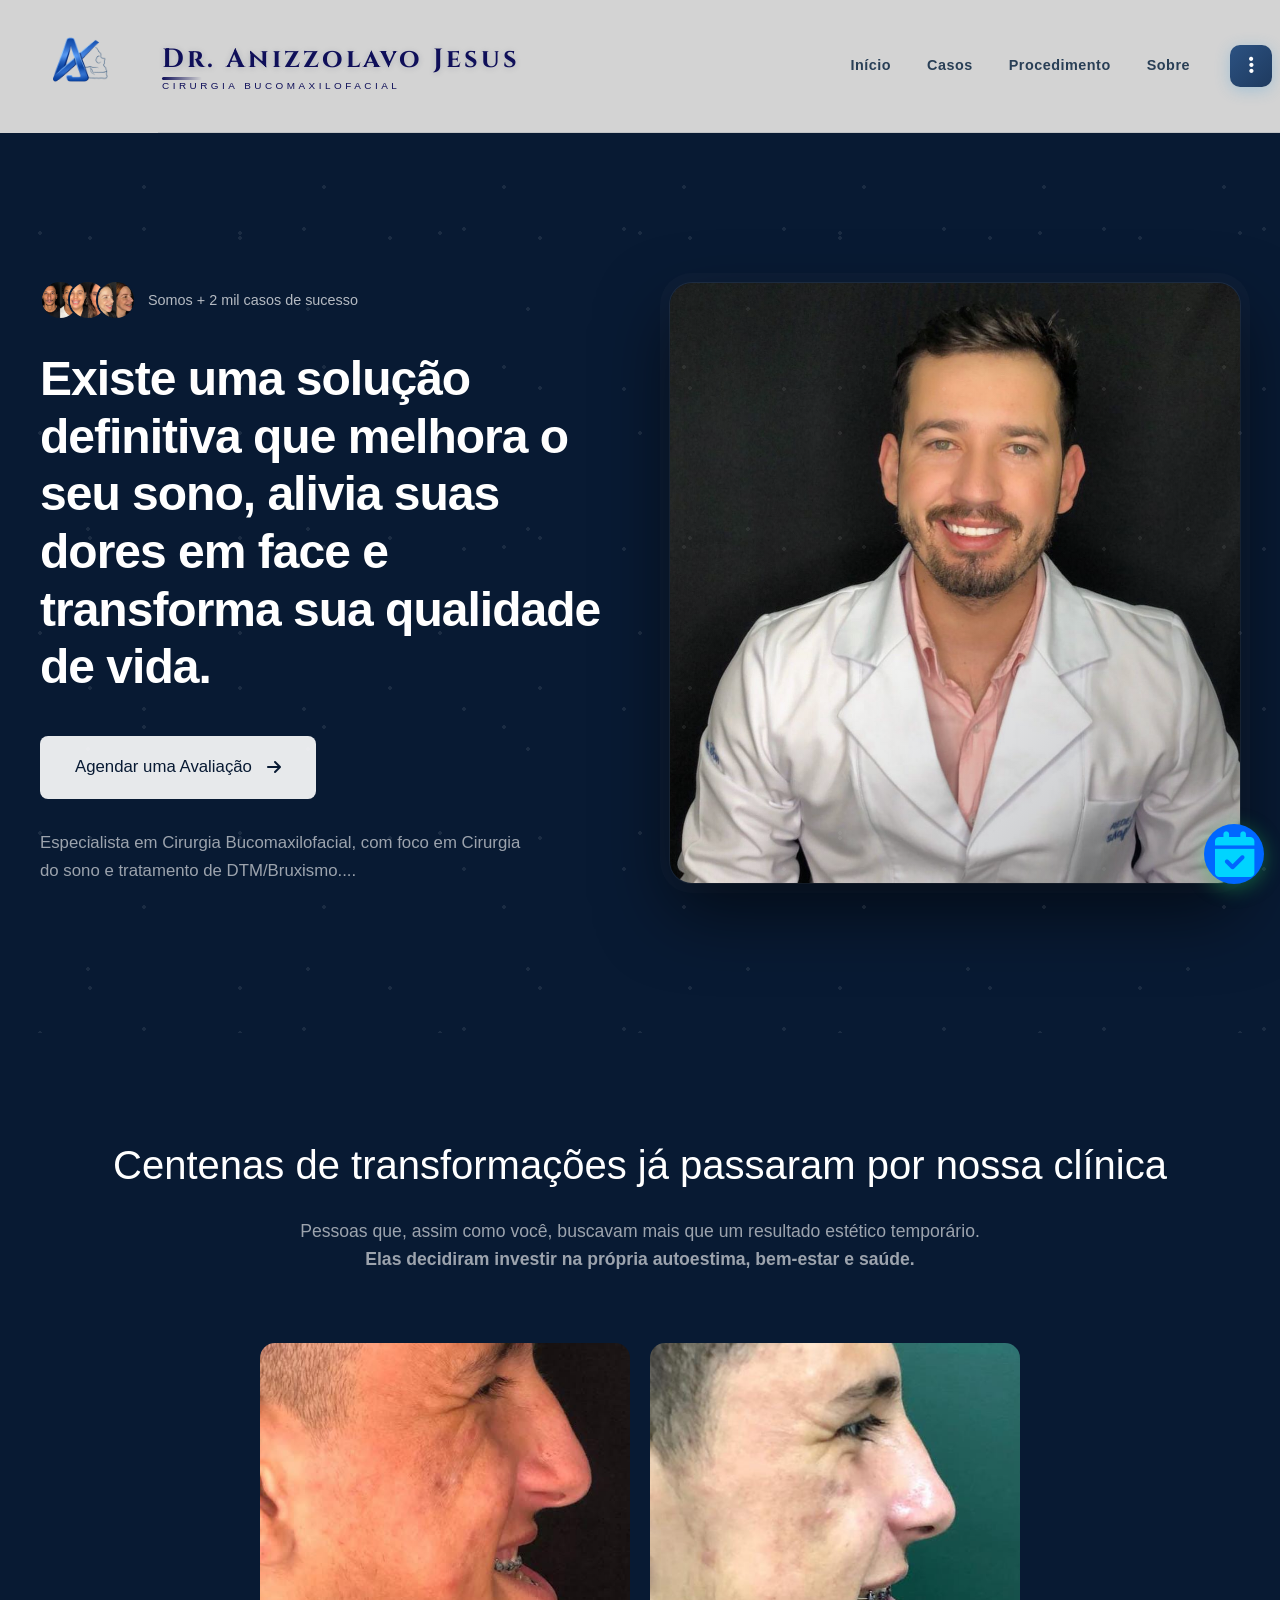
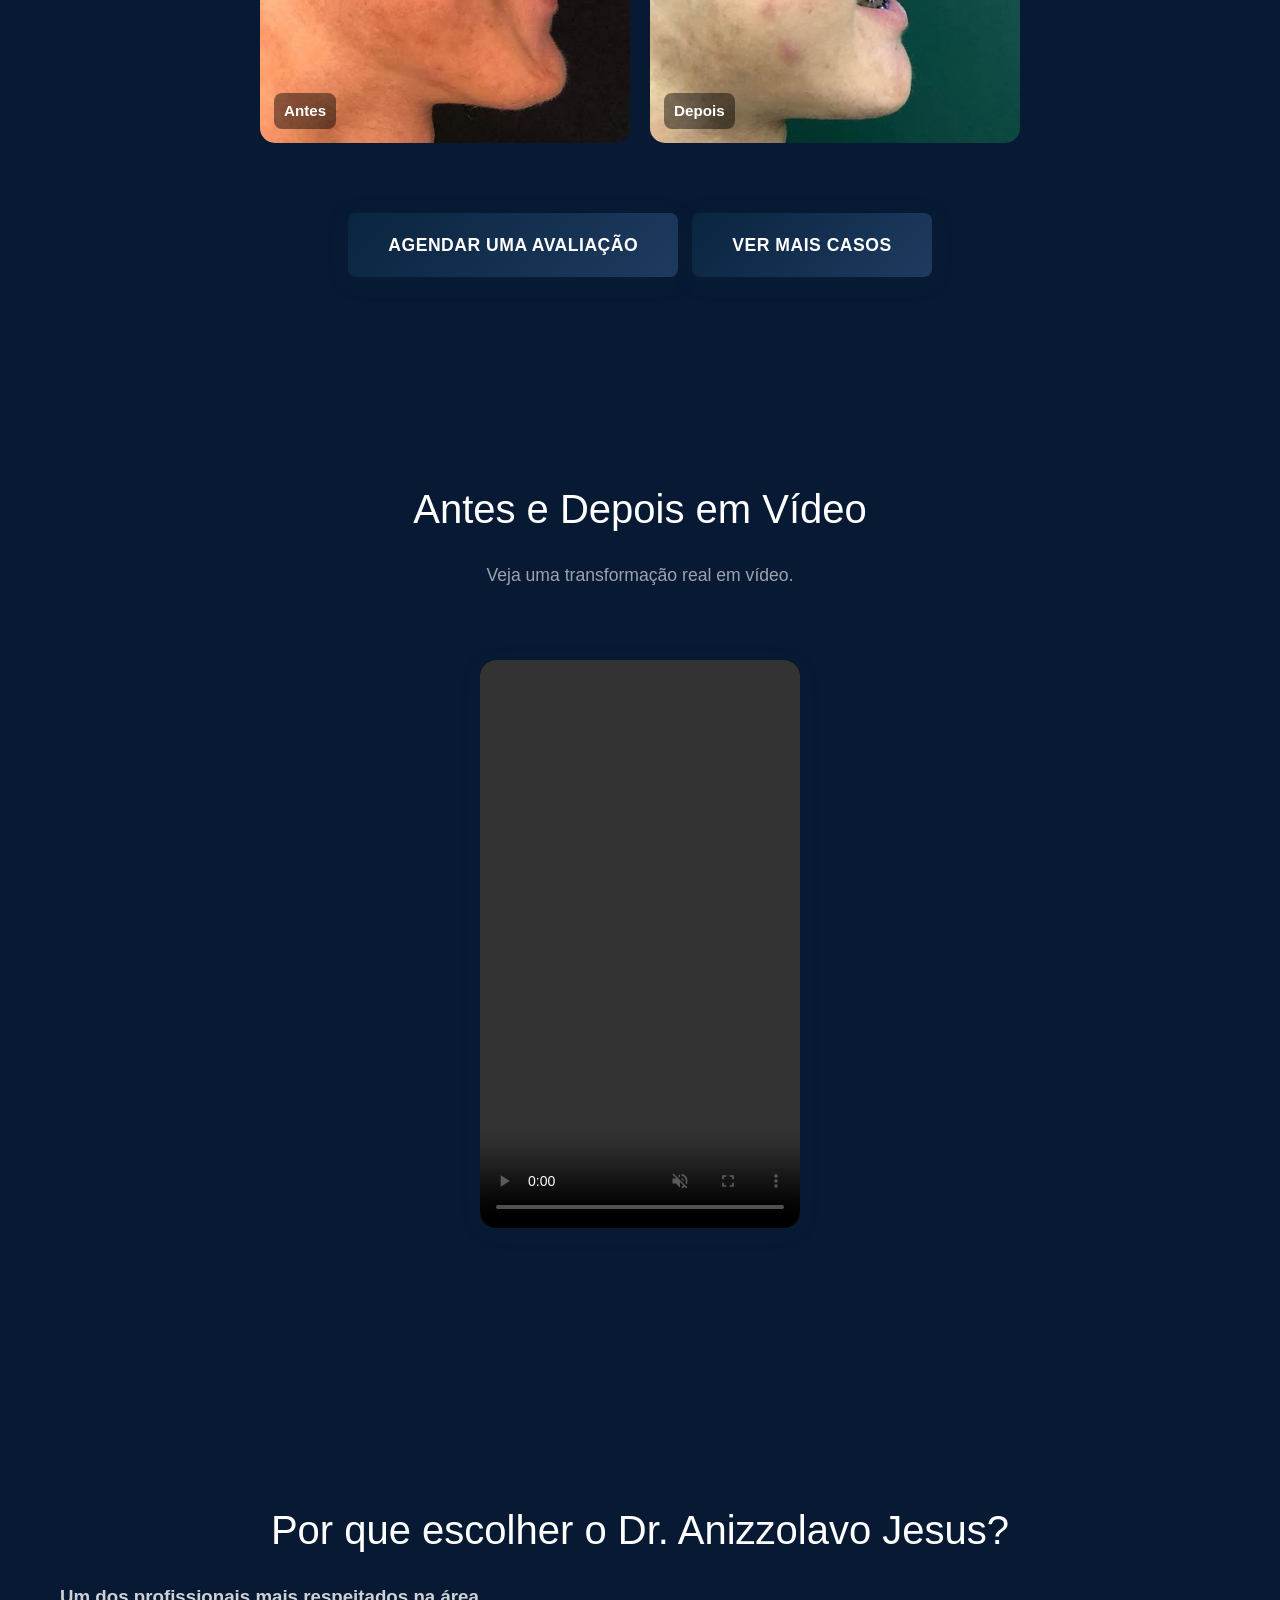
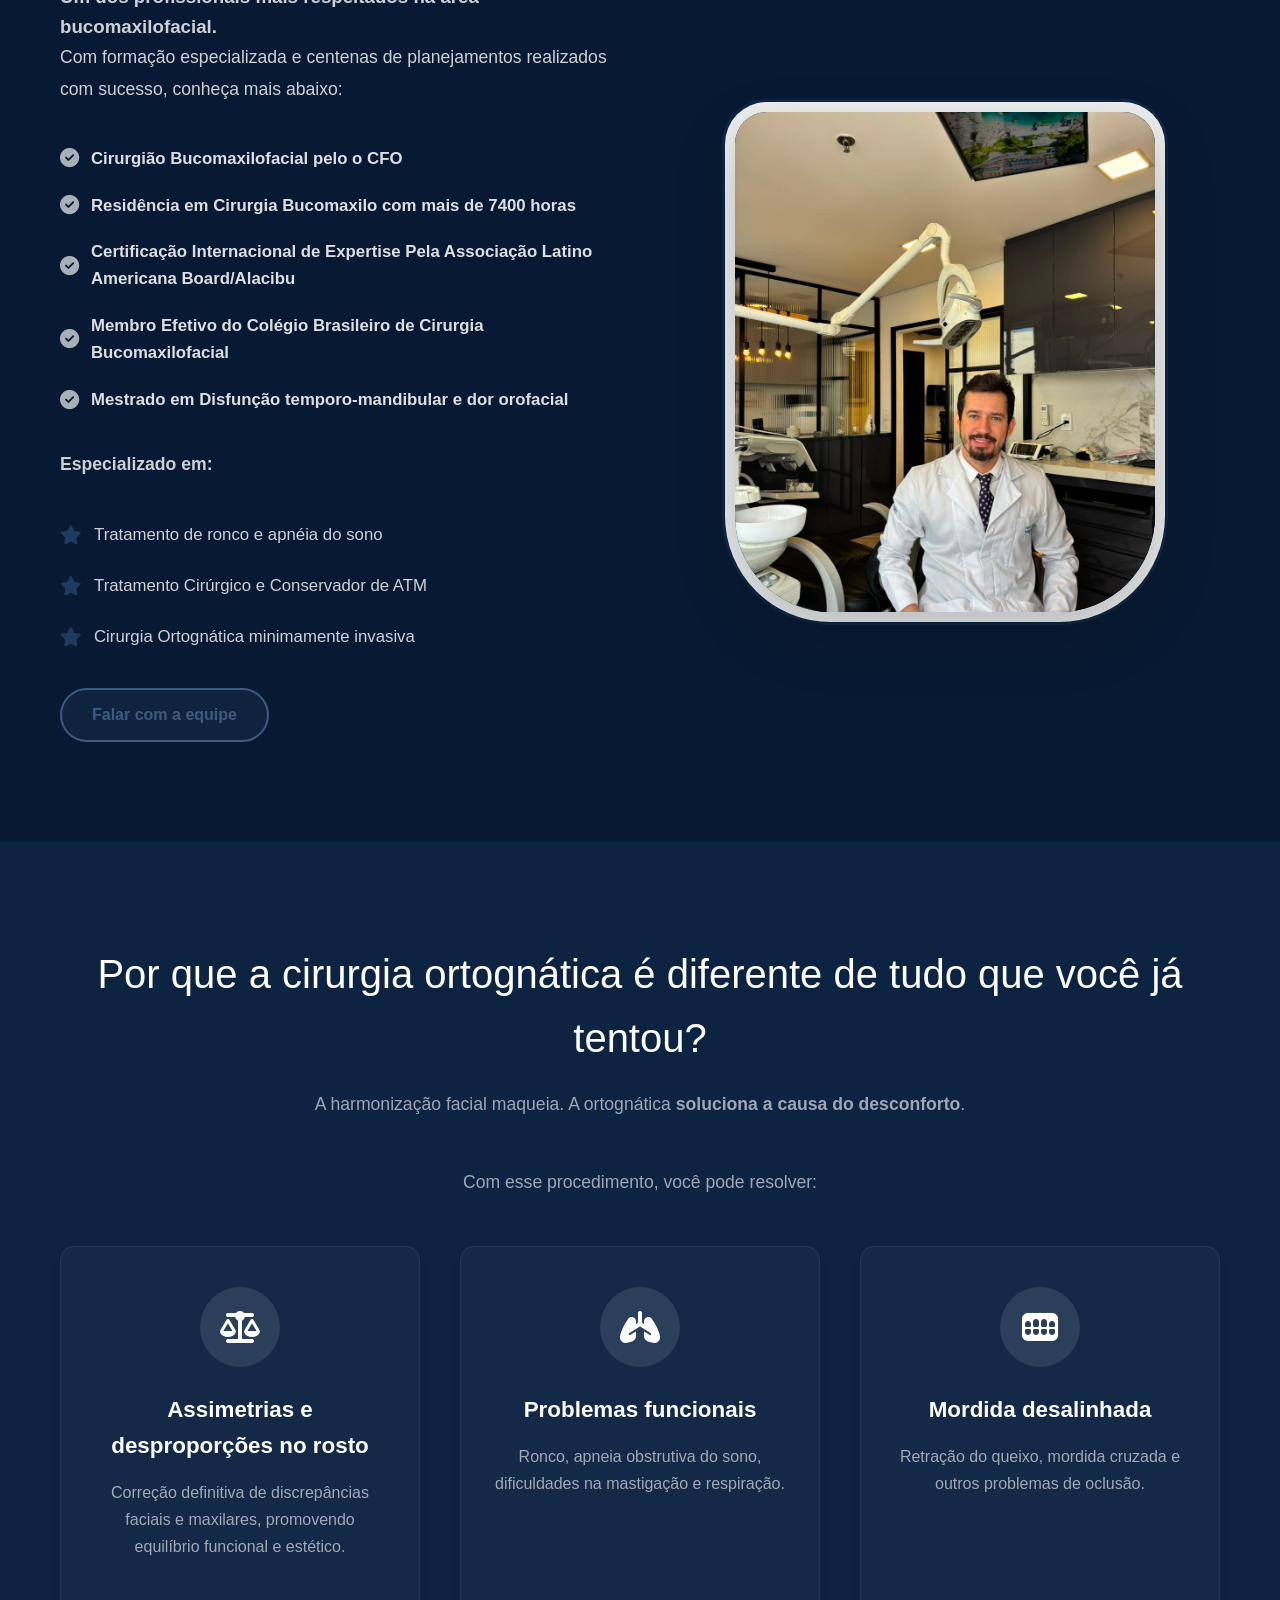
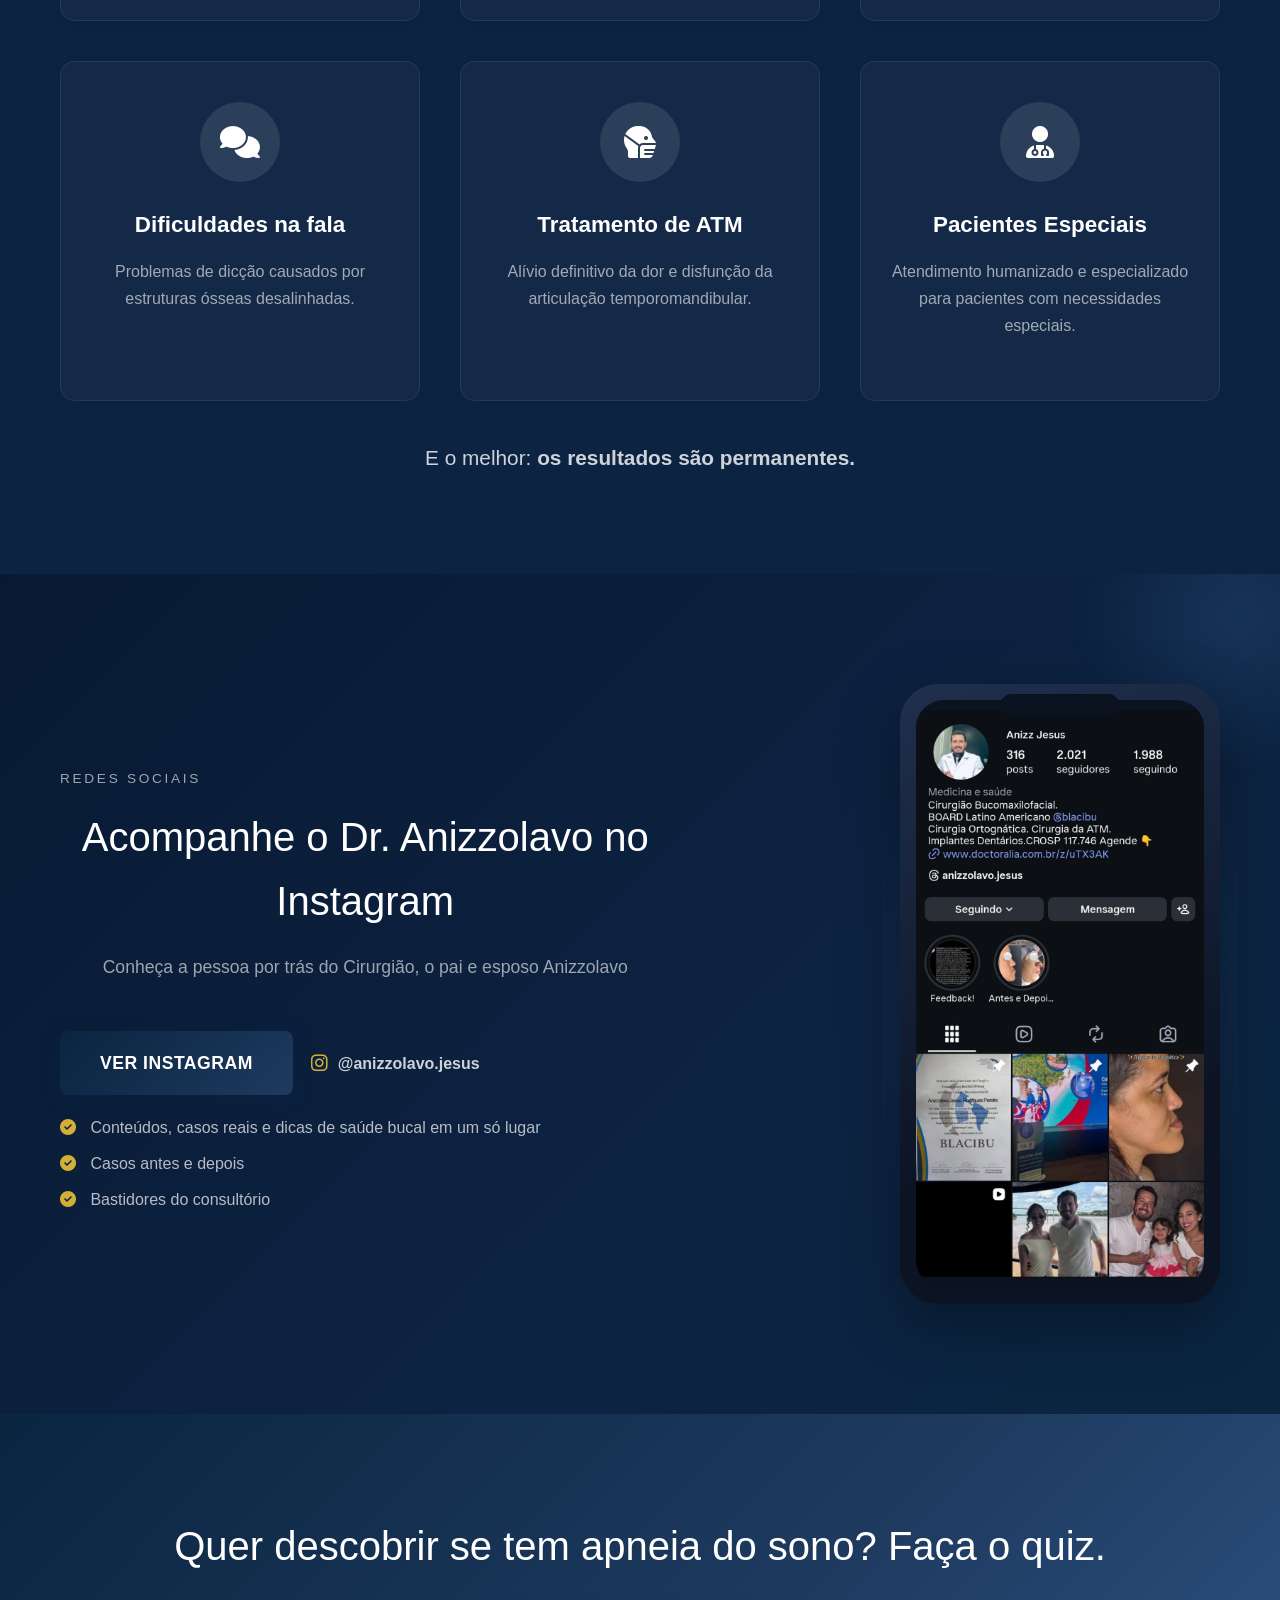
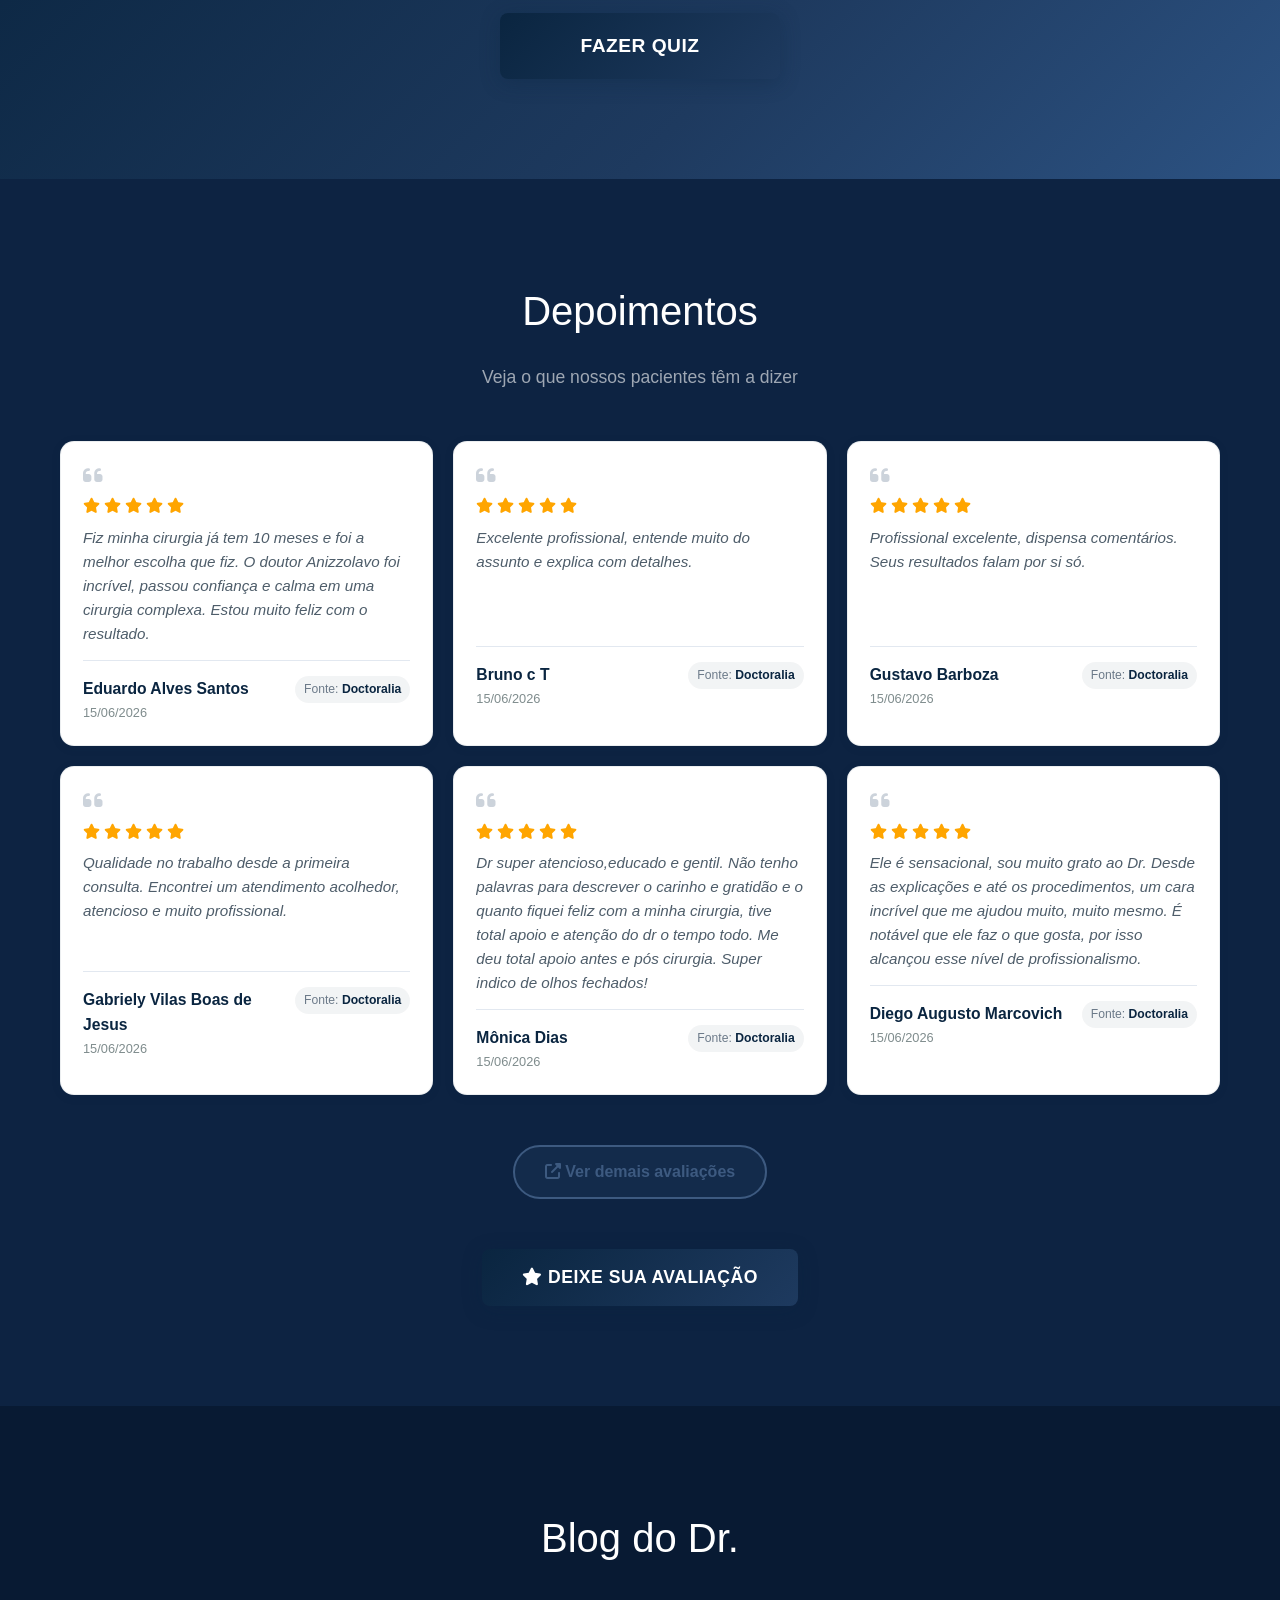
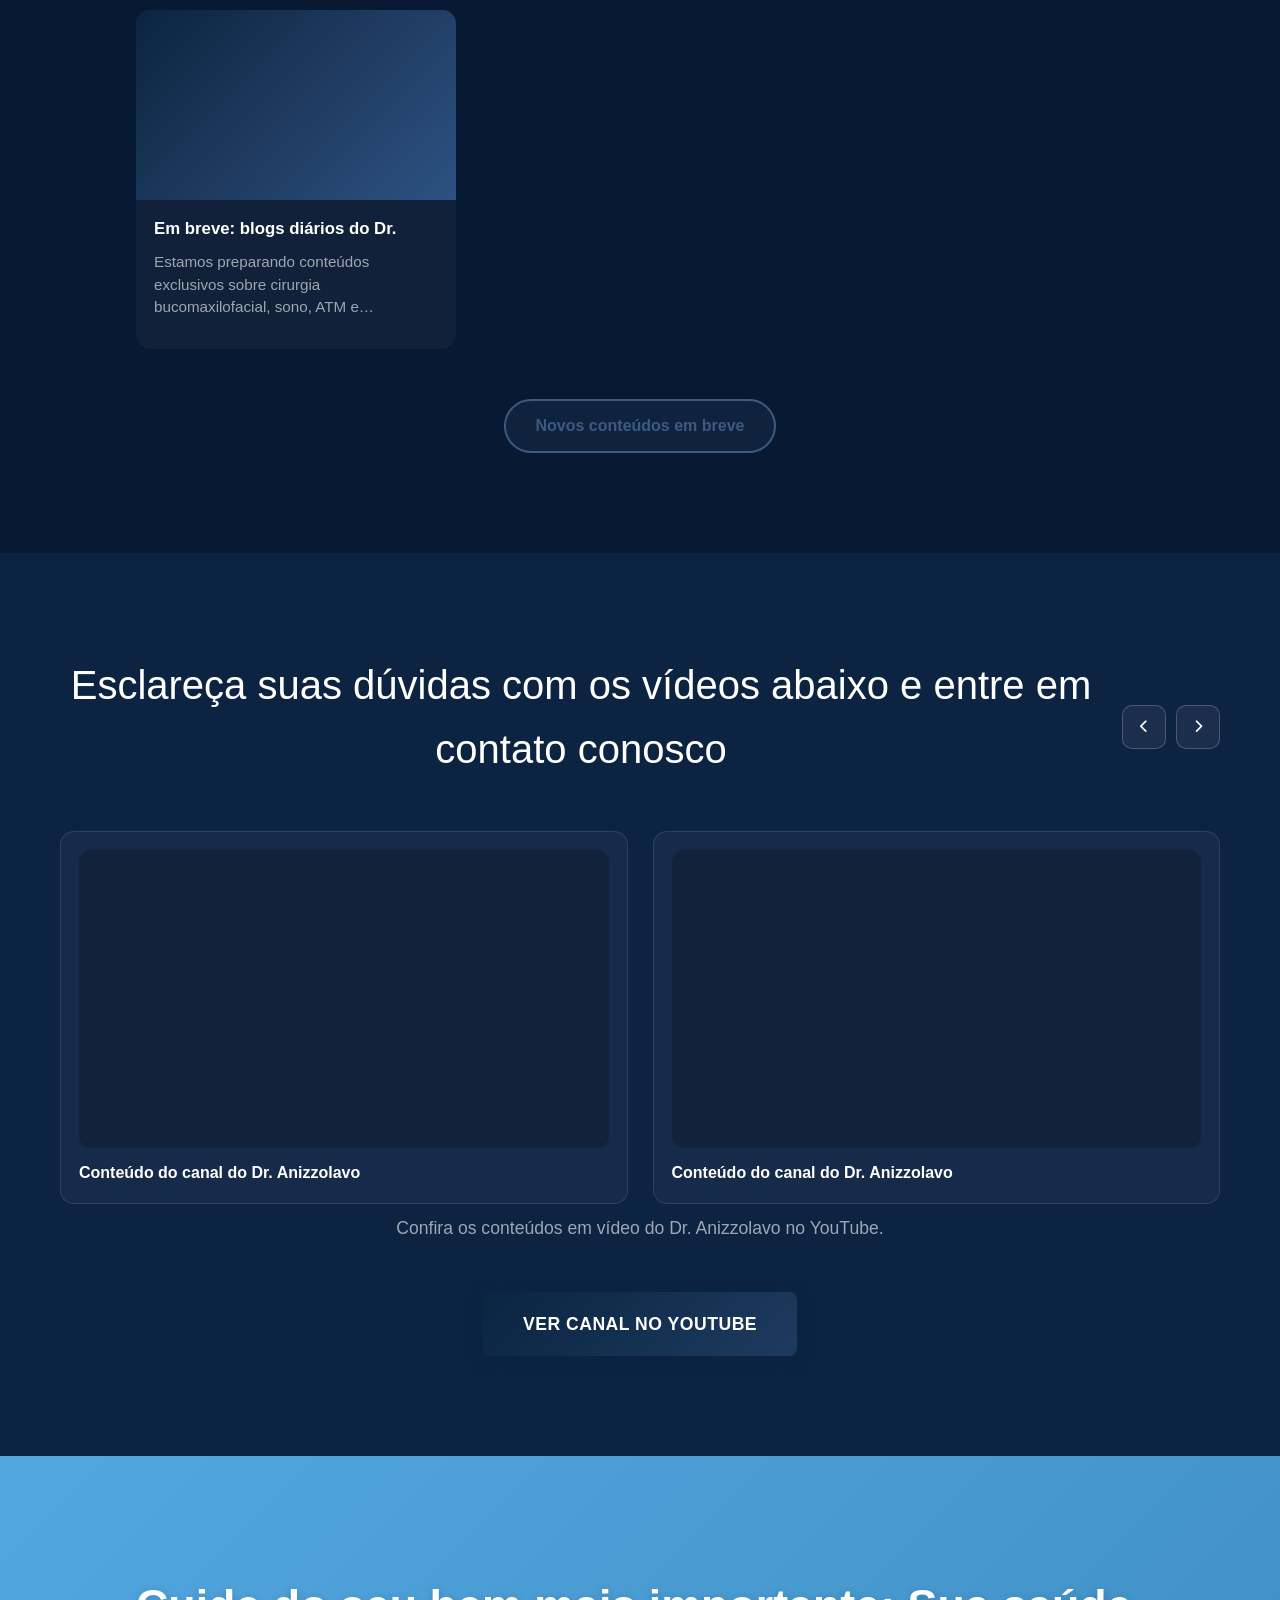
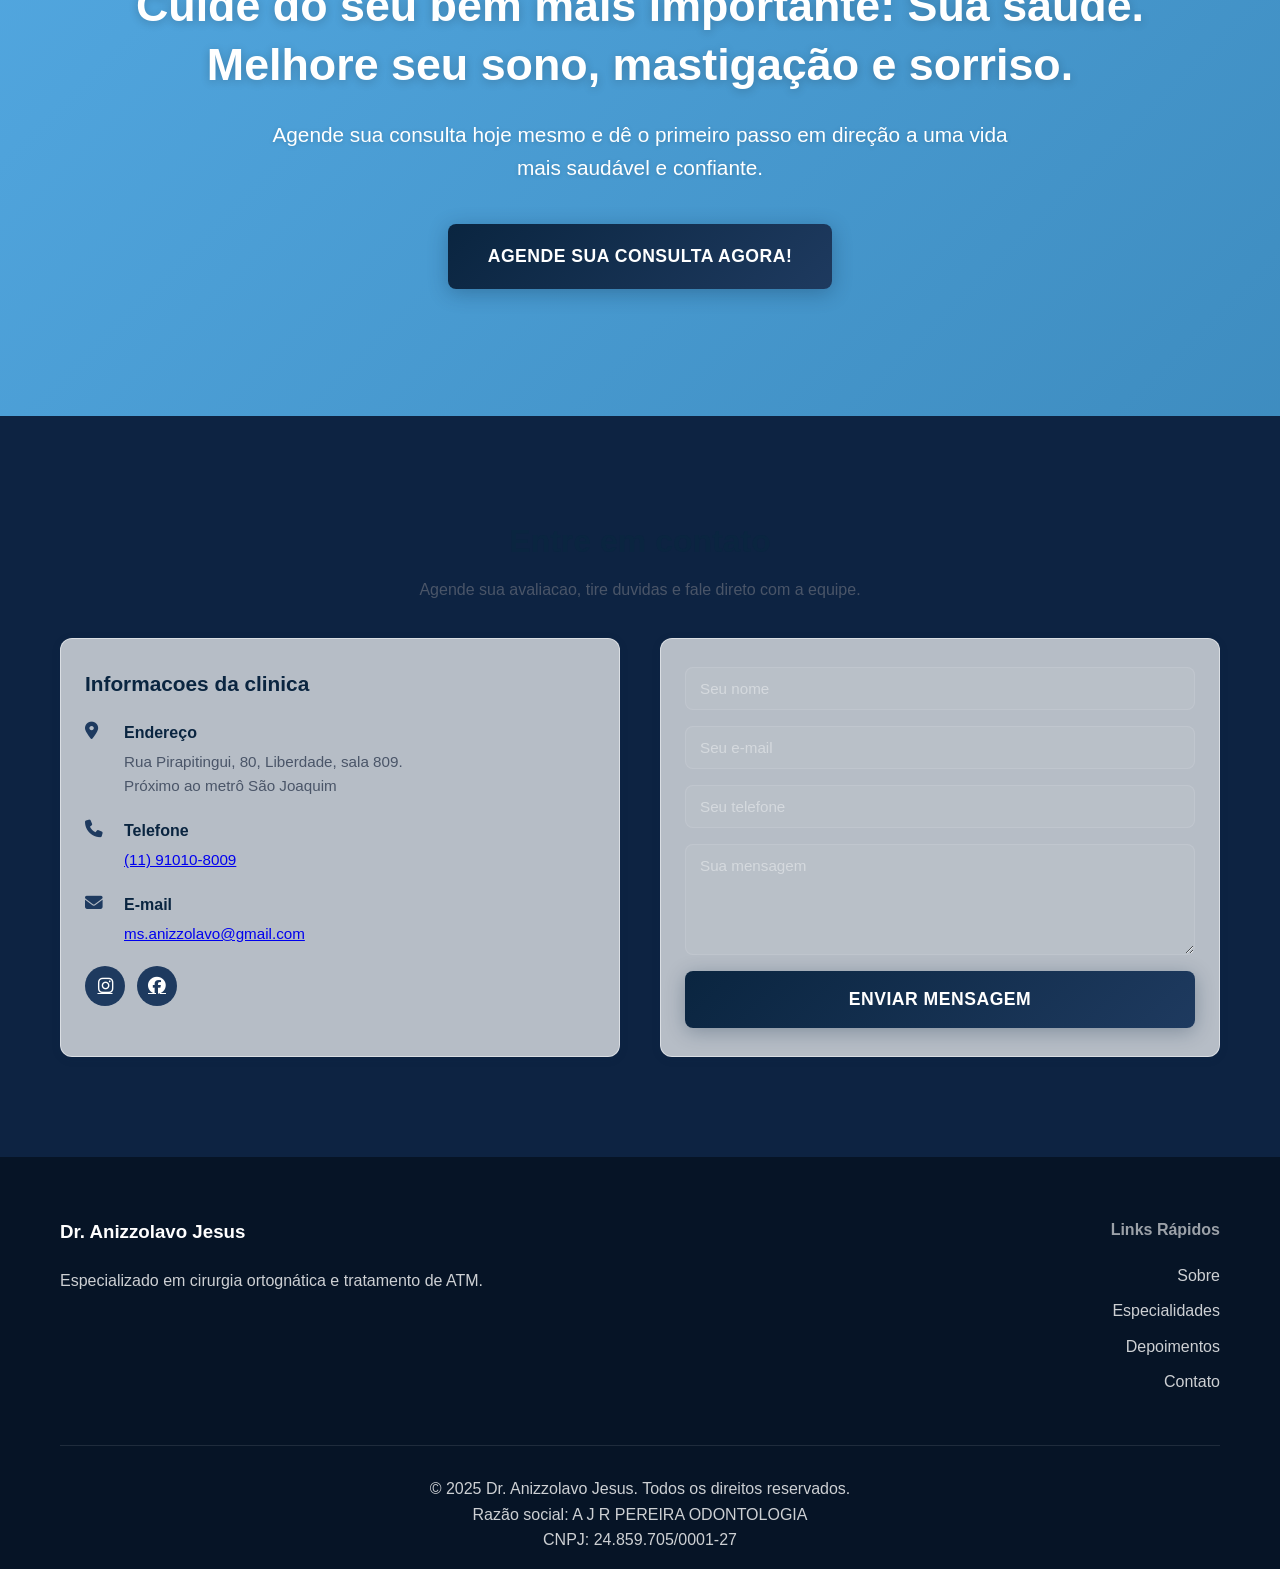
==== commit f8677159: "Atualiza endereco sala 809 e integra videos automaticos do YouTube" ====
--- a/index.html
+++ b/index.html
@@ -10,11 +10,11 @@
   <meta name="facebook-domain-verification" content="hszc4x71150mv9dgst0ogldw0qhd5z" />
   <title>Dr. Anizzolavo Jesus - Cirurgia Ortognática e ATM</title>
   <link rel="icon" type="image/svg+xml" href="data:image/svg+xml,%3Csvg xmlns='http://www.w3.org/2000/svg' viewBox='0 0 64 64'%3E%3Ctext y='52' font-size='52'%3E%F0%9F%A6%B7%3C/text%3E%3C/svg%3E" />
-  <link rel="stylesheet" href="css/components/utilities.css?v=20260610-2352" />
-  <link rel="stylesheet" href="style.css?v=20260610-2352" />
-  <link rel="stylesheet" href="css/admin-overrides.css?v=20260610-2352" />
-  <link rel="stylesheet" href="modern-effects.css?v=20260610-2352" />
-  <link rel="stylesheet" href="responsive-complete.css?v=20260610-2352" />
+  <link rel="stylesheet" href="css/components/utilities.css?v=20261001-1525" />
+  <link rel="stylesheet" href="style.css?v=20261001-1805" />
+  <link rel="stylesheet" href="css/admin-overrides.css?v=20261001-1525" />
+  <link rel="stylesheet" href="modern-effects.css?v=20261001-1525" />
+  <link rel="stylesheet" href="responsive-complete.css?v=20261001-1525" />
   <link rel="stylesheet" href="https://cdnjs.cloudflare.com/ajax/libs/font-awesome/6.4.0/css/all.min.css" />
   <link rel="preconnect" href="https://fonts.googleapis.com" />
   <link rel="preconnect" href="https://fonts.gstatic.com" crossorigin />
@@ -505,7 +505,7 @@
             <i class="fas fa-map-marker-alt"></i>
             <div>
               <h4>Endereço</h4>
-                <p>Rua Pirapitingui, 80, Liberdade.<br>Próximo ao metrô São Joaquim</p>
+                <p>Rua Pirapitingui, 80, Liberdade, sala 809.<br>Próximo ao metrô São Joaquim</p>
             </div>
           </div>
           
@@ -734,7 +734,7 @@
               <div class="image-upload-area" id="adminImageUpload">
                 <i class="fas fa-cloud-upload-alt"></i>
                 <p>Clique ou arraste uma imagem</p>
-                <input type="file" id="adminPostImage" class="is-hidden" accept="image/*">
+                <input type="file" id="adminPostImage" class="image-input-overlay" accept="image/*">
               </div>
               <img id="adminImagePreview" class="image-preview is-hidden" alt="Preview">
             </div>
@@ -788,14 +788,15 @@
     
   </div>
 
-  <script src="blog.js?v=20260610-2352"></script>
-  <script src="avaliacoes.js?v=20260610-2352"></script>
-  <script src="admin-integrated-fixed.js?v=20260610-2352"></script>
-  <script src="js/contact-whatsapp.js?v=20260610-2352"></script>
-  <script src="js/quiz-apneia.js?v=20260610-2352"></script>
-  <script src="js/video-carousel.js?v=20260610-2352"></script>
-  <script src="script.js?v=20260610-2352"></script>
-  <script src="modern-effects.js?v=20260610-2352"></script>
+  <script src="blog.js?v=20261001-1640"></script>
+  <script src="avaliacoes.js?v=20261001-1525"></script>
+  <script src="admin-integrated-fixed.js?v=20261001-1845"></script>
+  <script src="js/contact-whatsapp.js?v=20261001-1525"></script>
+  <script src="js/quiz-apneia.js?v=20261001-1525"></script>
+  <script src="js/video-carousel.js?v=20261002-1015"></script>
+  <script src="script.js?v=20261001-1910"></script>
+  <script src="modern-effects.js?v=20261001-1525"></script>
 </body>
 </html>
 
+
--- a/style.css
+++ b/style.css
@@ -2827,7 +2827,7 @@
   left: 0;
   width: 100%;
   height: 100vh;
-  background: #f5f7fa;
+  background: linear-gradient(135deg, #081a33 0%, #0d2342 58%, #0a2540 100%);
   z-index: 9999;
   display: none;
   flex-direction: column;
@@ -2839,12 +2839,13 @@
 }
 
 .admin-panel-header {
-  background: white;
+  background: rgba(255, 255, 255, 0.04);
+  border-bottom: 1px solid rgba(255, 255, 255, 0.12);
   padding: 20px 30px;
   display: flex;
   justify-content: space-between;
   align-items: center;
-  box-shadow: 0 2px 10px rgba(0,0,0,0.1);
+  box-shadow: 0 8px 28px rgba(0,0,0,0.28);
 }
 
 .admin-panel-title {
@@ -2855,11 +2856,11 @@
 
 .admin-panel-title i {
   font-size: 1.8rem;
-  color: var(--secondary-color);
+  color: #d4af37;
 }
 
 .admin-panel-title h2 {
-  color: var(--primary-color);
+  color: #ffffff;
   font-size: 1.6rem;
 }
 
@@ -2890,11 +2891,11 @@
 }
 
 .admin-tabs {
-  background: white;
+  background: transparent;
   padding: 0 30px;
   display: flex;
   gap: 5px;
-  border-bottom: 2px solid var(--border-color);
+  border-bottom: 1px solid rgba(255, 255, 255, 0.12);
 }
 
 .admin-tab {
@@ -2904,17 +2905,17 @@
   border-bottom: 3px solid transparent;
   cursor: pointer;
   font-weight: 600;
-  color: var(--text-light);
+  color: rgba(255, 255, 255, 0.78);
   transition: all 0.3s;
 }
 
 .admin-tab:hover {
-  color: var(--secondary-color);
+  color: #ffffff;
 }
 
 .admin-tab.active {
-  color: var(--secondary-color);
-  border-bottom-color: var(--secondary-color);
+  color: #ffffff;
+  border-bottom-color: #d4af37;
 }
 
 .admin-tab i {
@@ -2986,6 +2987,8 @@
   border-radius: 8px;
   cursor: pointer;
   transition: all 0.3s;
+  position: relative;
+  overflow: hidden;
 }
 
 .image-upload-area:hover {
@@ -2997,6 +3000,21 @@
   font-size: 3rem;
   color: var(--secondary-color);
   margin-bottom: 10px;
+}
+
+.image-upload {
+  position: relative;
+  overflow: hidden;
+}
+
+.image-input-overlay {
+  position: absolute;
+  inset: 0;
+  width: 100%;
+  height: 100%;
+  opacity: 0;
+  cursor: pointer;
+  z-index: 2;
 }
 
 .image-preview {
